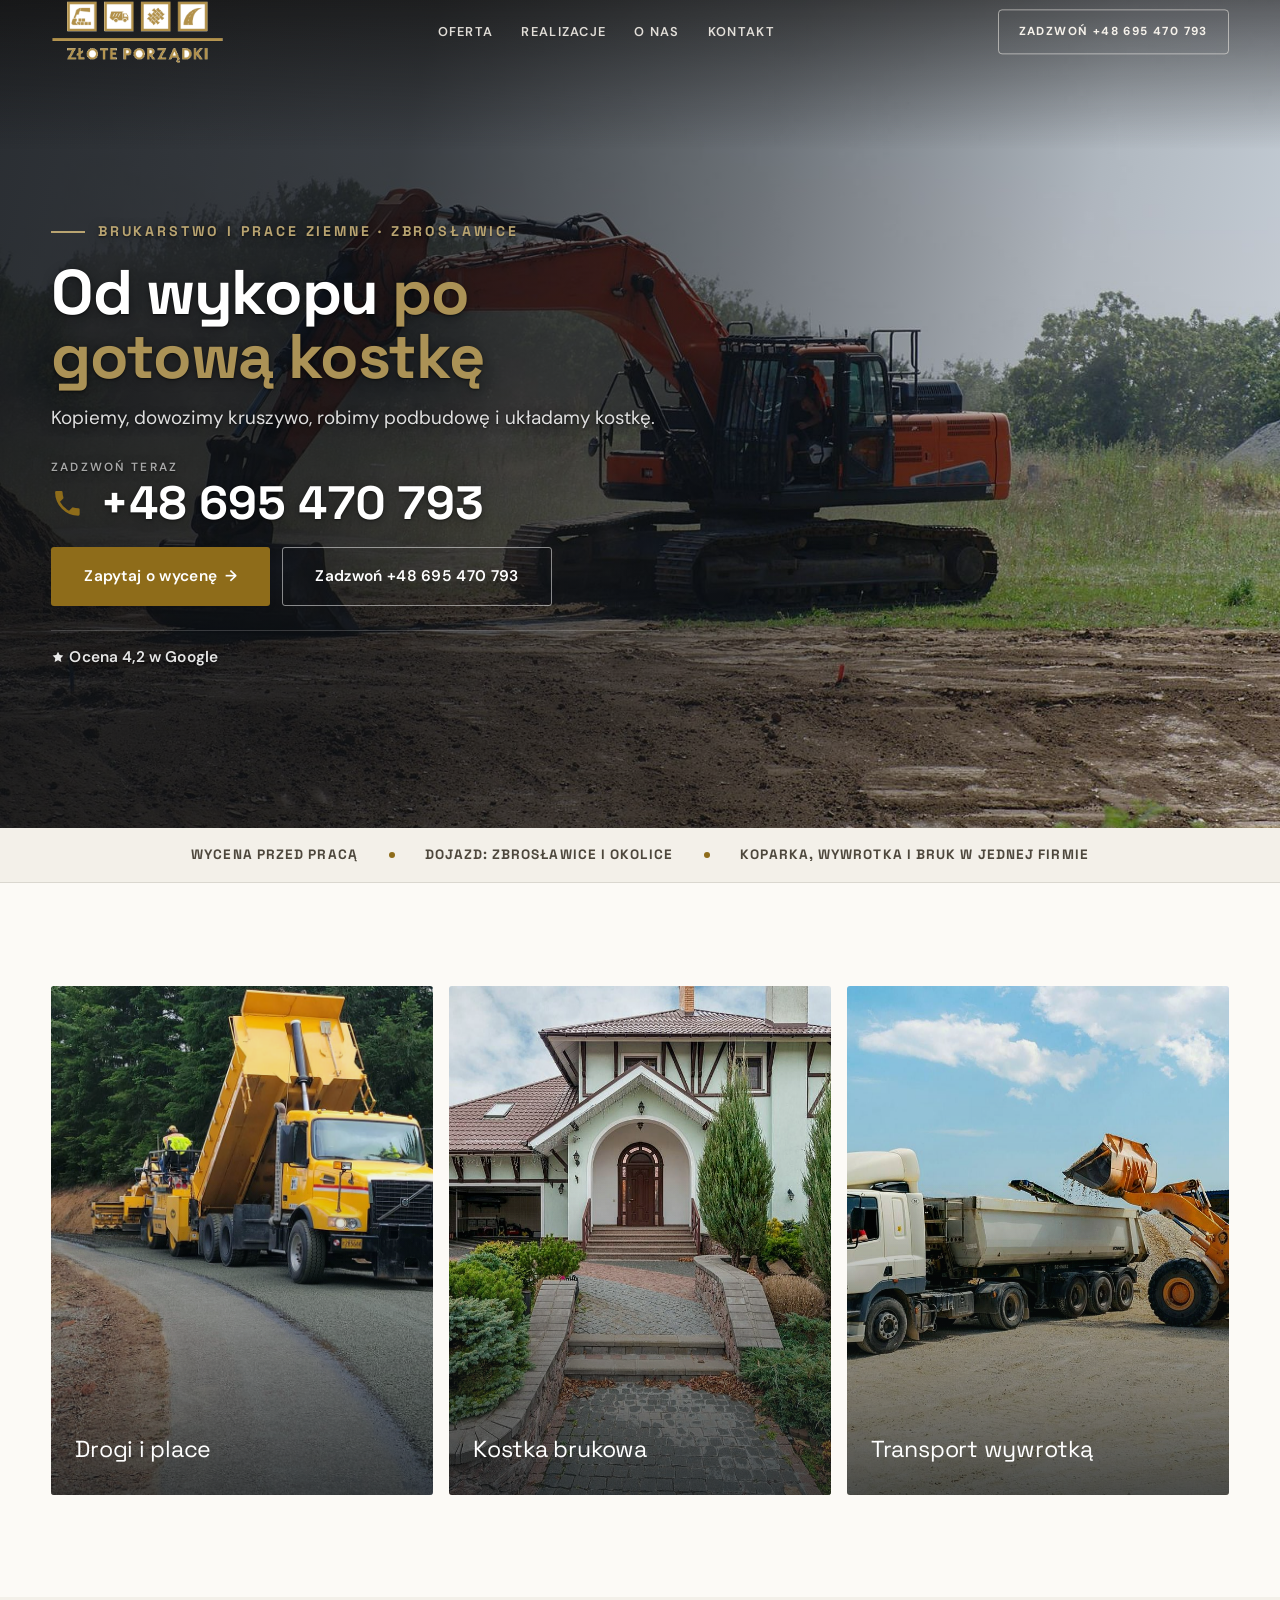
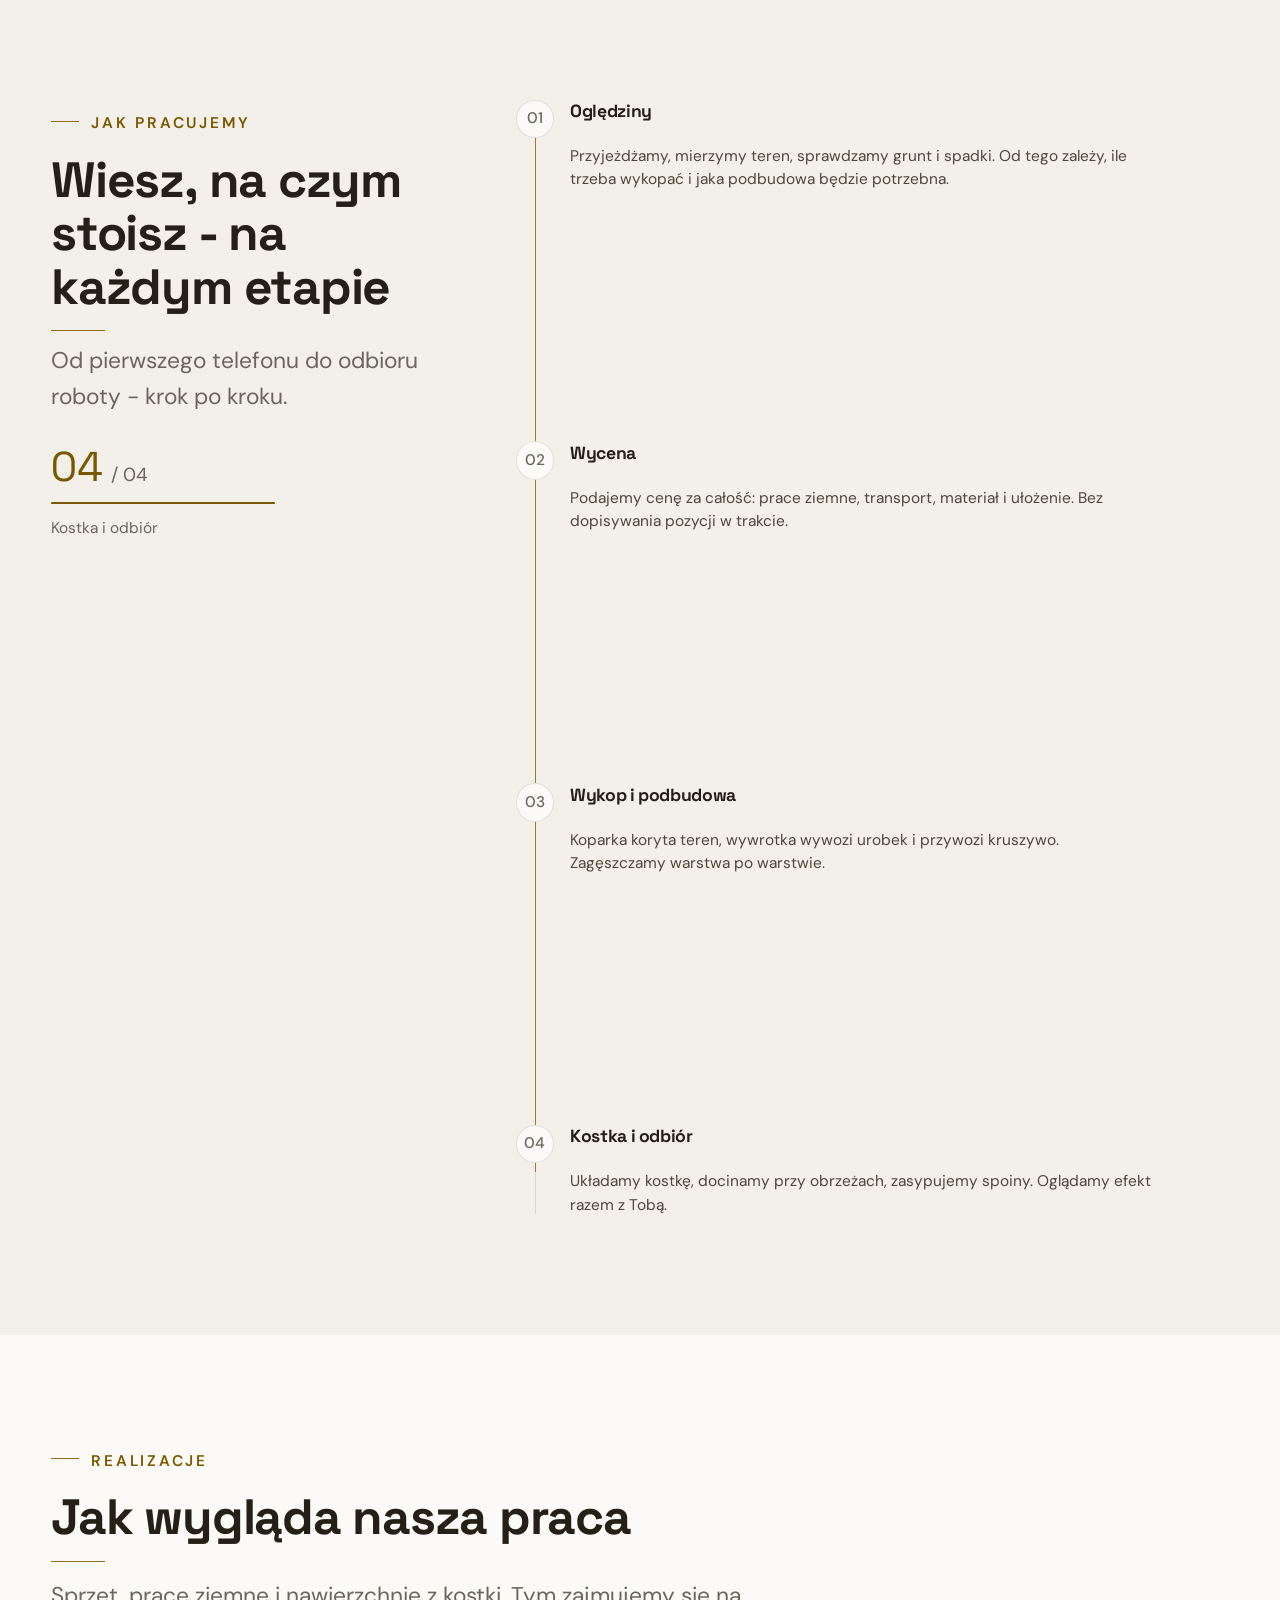
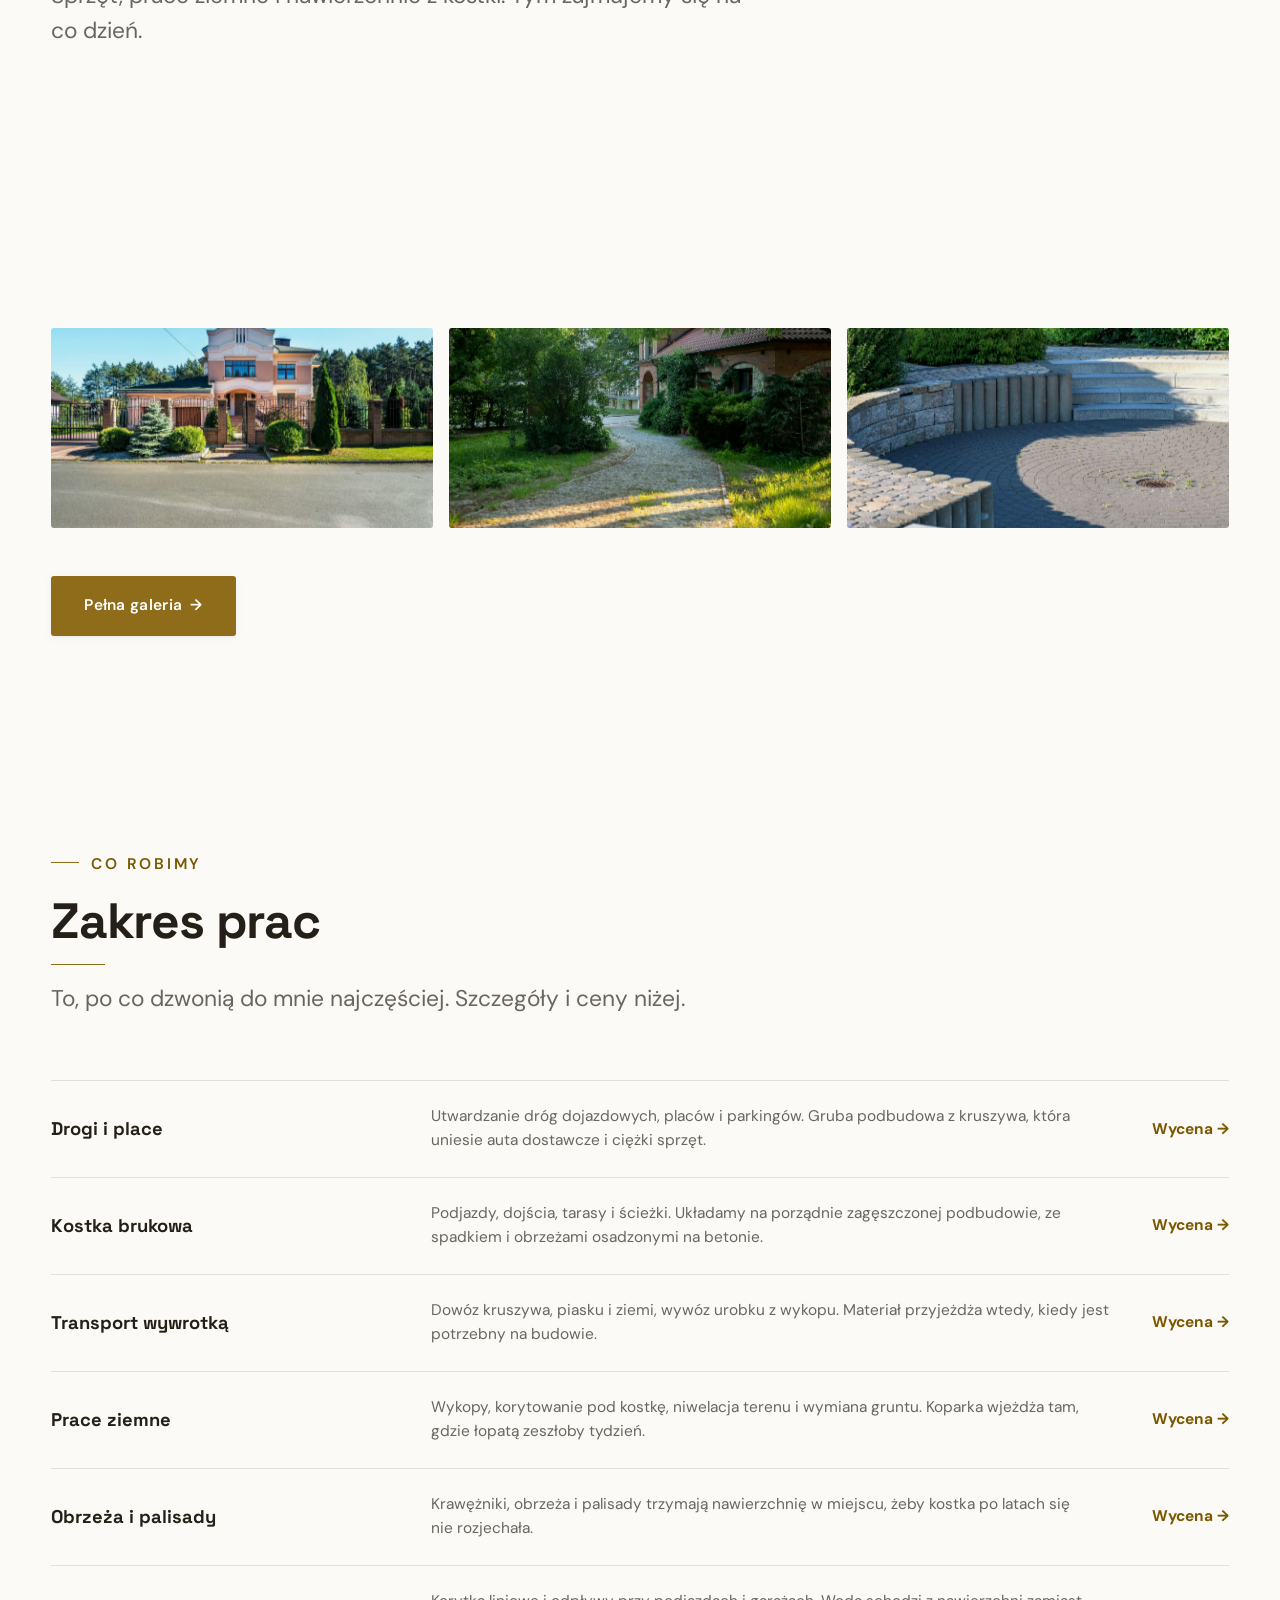
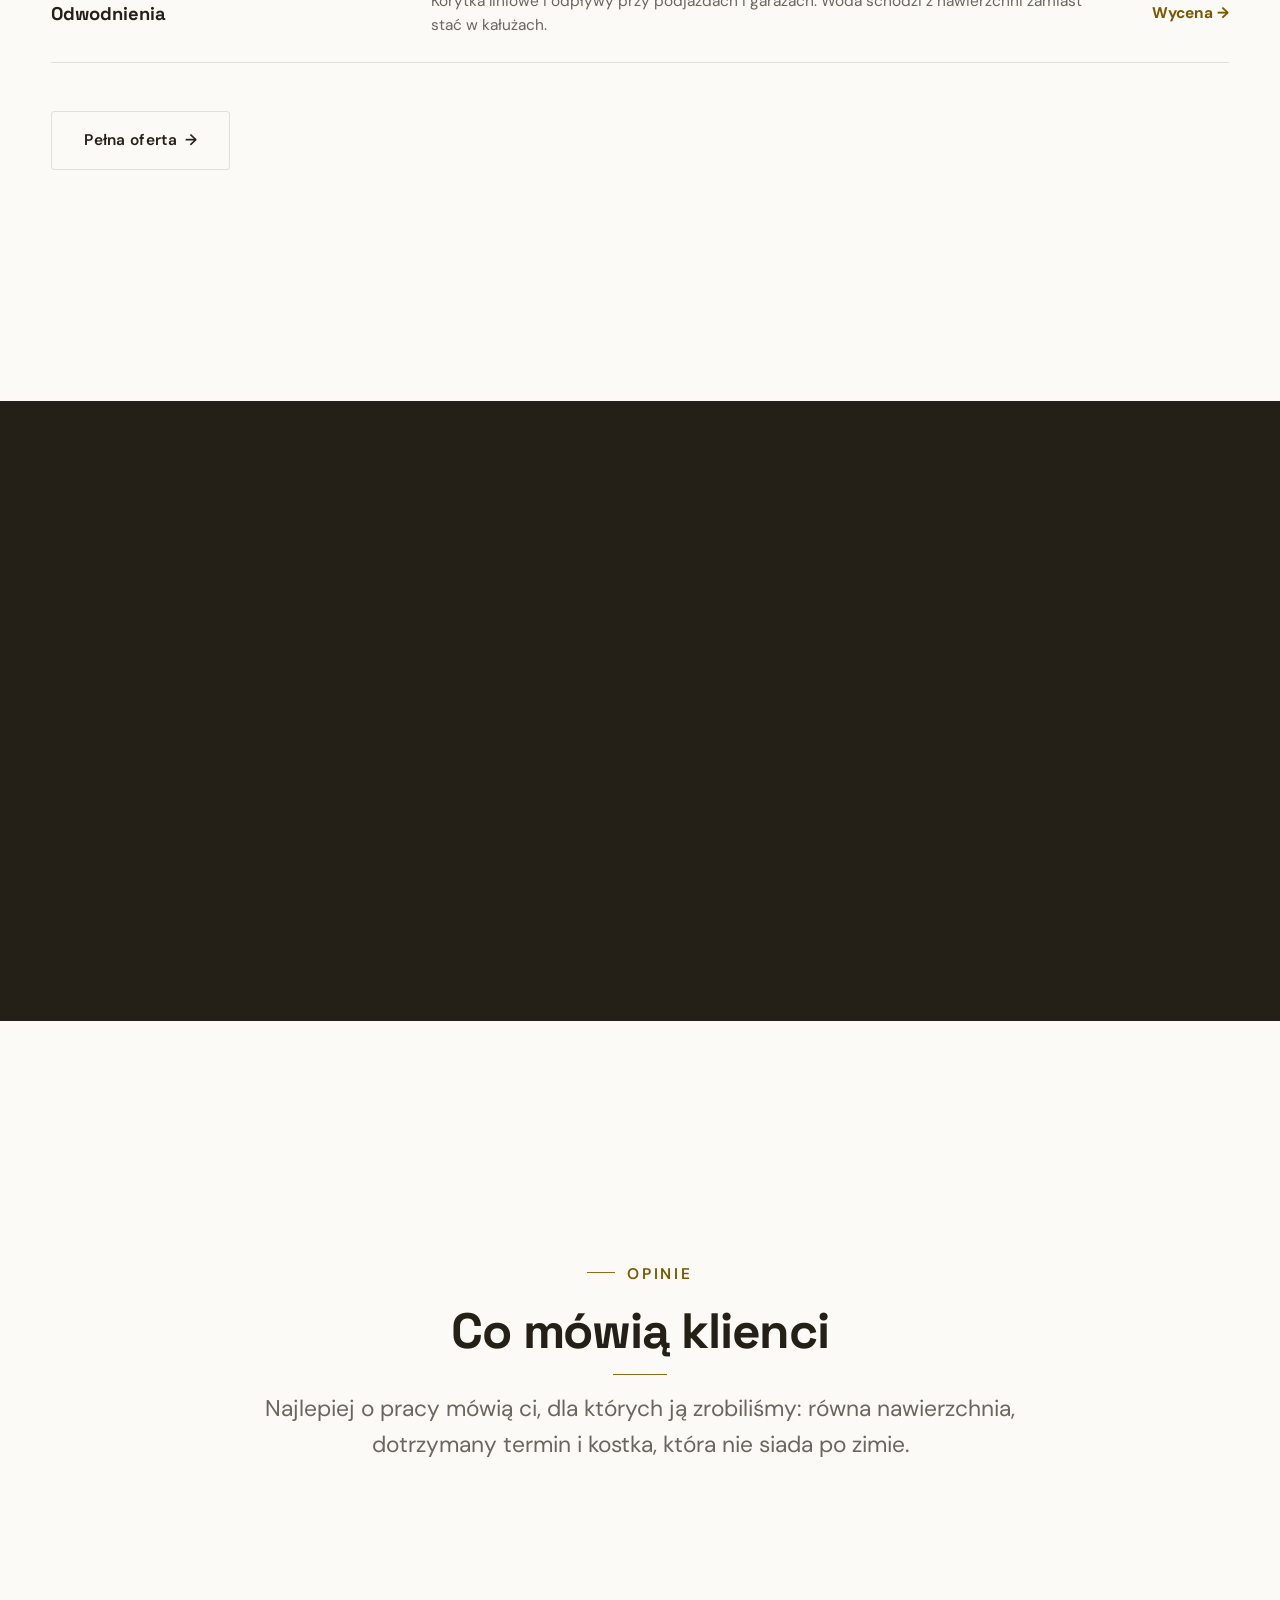
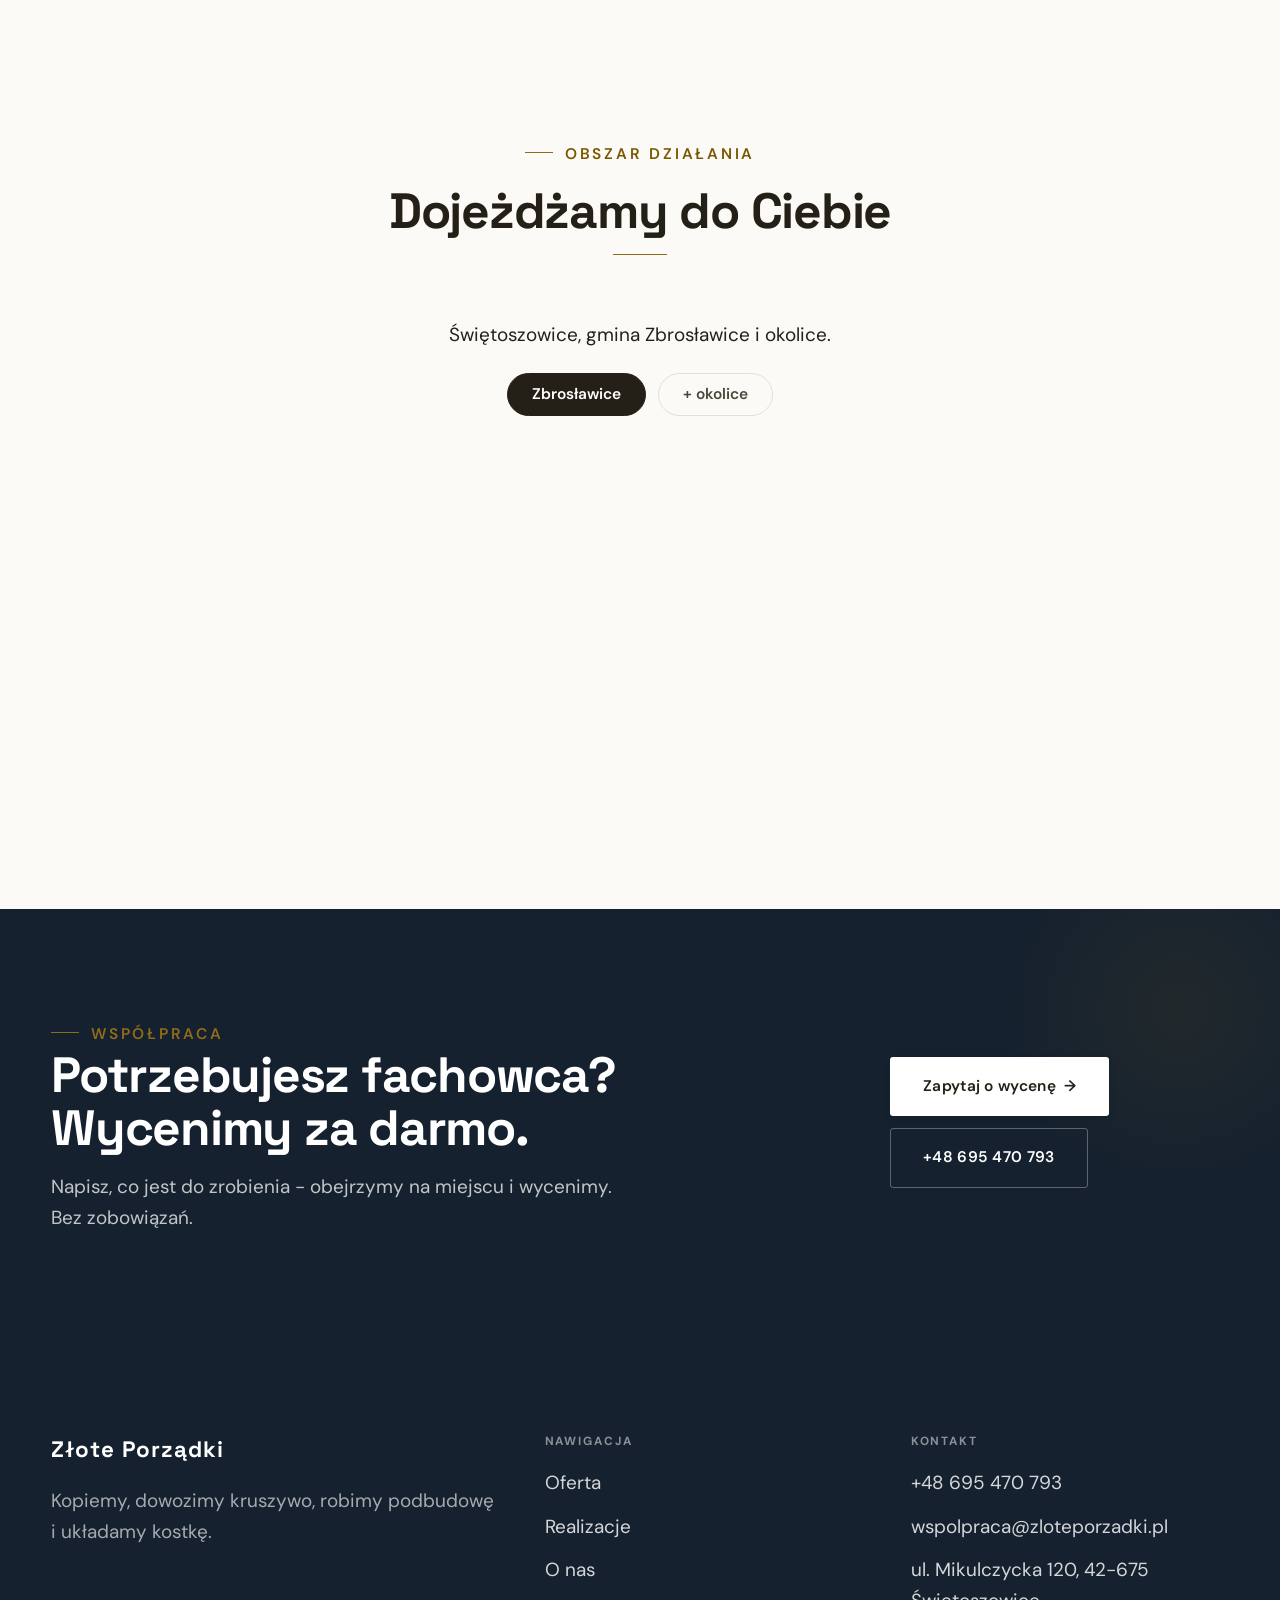
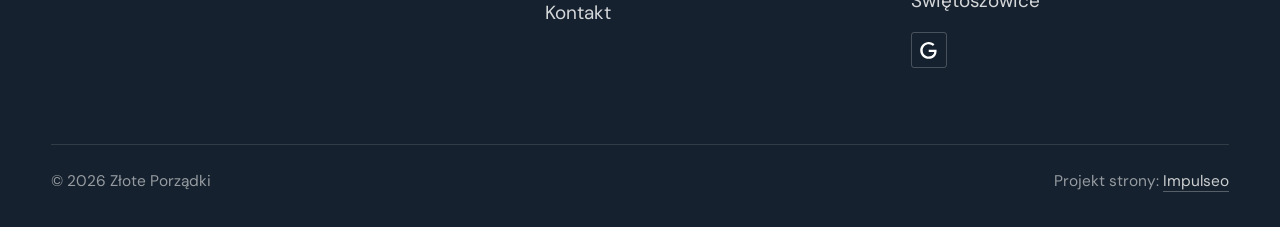
==== index.html @ 00afaf93 "Strona demo: zlote-porzadki" ====
<!DOCTYPE html>
<html lang="pl">
<head>
<meta charset="UTF-8">
<meta name="viewport" content="width=device-width, initial-scale=1.0">
<title>Złote Porządki - brukarstwo i prace ziemne · Zbrosławice</title>
<meta name="description" content="Złote Porządki - układanie kostki brukowej, prace ziemne koparką, transport wywrotką, utwardzanie dróg i placów. Świętoszowice, gmina Zbrosławice i okolice. Wycena przez telefon.">
<link rel="canonical" href="https://kris20032.github.io/zlote-porzadki/">
<meta name="robots" content="noindex, nofollow">
<meta property="og:type" content="website">
<meta property="og:locale" content="pl_PL">
<meta property="og:site_name" content="Złote Porządki">
<meta property="og:title" content="Złote Porządki - brukarstwo i prace ziemne · Zbrosławice">
<meta property="og:description" content="Złote Porządki - układanie kostki brukowej, prace ziemne koparką, transport wywrotką, utwardzanie dróg i placów. Świętoszowice, gmina Zbrosławice i okolice. Wycena przez telefon.">
<meta property="og:url" content="https://kris20032.github.io/zlote-porzadki/">
<meta property="og:image" content="https://kris20032.github.io/zlote-porzadki/img/og.jpg">
<meta property="og:image:width" content="1200">
<meta property="og:image:height" content="630">
<meta name="twitter:card" content="summary_large_image">
<script type="application/ld+json">{"@context": "https://schema.org", "@type": "LocalBusiness", "name": "Złote Porządki", "url": "https://kris20032.github.io/zlote-porzadki/", "telephone": "+48695470793", "image": "https://kris20032.github.io/zlote-porzadki/img/og.jpg", "areaServed": "Zbrosławice", "sameAs": ["https://maps.google.com/?cid=10104983332182469353"]}</script>
<link rel="preconnect" href="https://fonts.googleapis.com">
<link rel="preconnect" href="https://fonts.gstatic.com" crossorigin>
<link href="https://fonts.googleapis.com/css2?family=Space+Grotesk:wght@500;600;700&family=DM+Sans:opsz,wght@9..40,400;9..40,500;9..40,600&display=swap" rel="stylesheet">
<link rel="stylesheet" href="assets/styles.css?v=ef404ae0">
</head>
<body>

<header class="nav">
  <div class="wrap nav-inner">
    <a class="brand brand-has-logo" href="index.html"><img class="brand-logo" src="img/logo.png" alt="Złote Porządki" width="477" height="177" decoding="async"></a>
    <nav class="nav-links">
      <a href="oferta.html">Oferta</a>
      <a href="realizacje.html">Realizacje</a>
      <a href="o-nas.html">O nas</a>
      <a href="kontakt.html">Kontakt</a>
      <a href="tel:+48695470793" class="btn btn-accent">Zadzwoń +48 695 470 793</a>
    </nav>
    <button class="nav-toggle" aria-label="Menu"><span></span><span></span><span></span></button>
  </div>
</header>

<main>
<section class="hero-fach">
  <img class="hf-photo" src="img/hero.jpg" fetchpriority="high" data-rotate="img/g1.jpg|img/g2.jpg" alt="Złote Porządki" width="1880" height="1255">
  <div class="hf-panel">
    <div class="hf-inner">
      <span class="hf-kicker">Brukarstwo i prace ziemne · Zbrosławice</span>
      <h1 class="hf-title">Od wykopu <em>po gotową kostkę</em></h1>
      <p class="hf-lead">Kopiemy, dowozimy kruszywo, robimy podbudowę i układamy kostkę.</p>
      <a class="hf-phone" href="tel:+48695470793"><span class="hf-phone-lab">Zadzwoń teraz</span><span class="hf-phone-num"><svg class="ico-tel" width="16" height="16" viewBox="0 0 24 24" fill="none" aria-hidden="true"><path d="M6.6 10.8a15.5 15.5 0 0 0 6.6 6.6l2.2-2.2a1 1 0 0 1 1-.24 11.4 11.4 0 0 0 3.6.58 1 1 0 0 1 1 1V20a1 1 0 0 1-1 1A17 17 0 0 1 3 4a1 1 0 0 1 1-1h3.5a1 1 0 0 1 1 1c0 1.25.2 2.46.58 3.6a1 1 0 0 1-.25 1l-2.23 2.2Z" fill="currentColor"/></svg> +48 695 470 793</span></a>
      <div class="hf-actions">
        <a href="kontakt.html" class="btn btn-accent">Zapytaj o wycenę <span class="arr">→</span></a>
        <a href="tel:+48695470793" class="btn btn-ghost hf-ghost">Zadzwoń +48 695 470 793</a>
      </div>
      <div class="hf-trust"><svg class="ico-star" width="14" height="14" viewBox="0 0 24 24" style="vertical-align:-2px" aria-hidden="true"><path d="M12 2.8l2.85 5.8 6.4.93-4.63 4.5 1.1 6.37L12 17.4l-5.72 3 1.1-6.37-4.63-4.5 6.4-.93L12 2.8Z" fill="currentColor"/></svg> Ocena 4,2 w Google</div>
    </div>
  </div>
</section>
<section class="fach-promise">
  <div class="wrap">
    <ul class="fp-row reveal"><li>Wycena przed pracą</li><li>Dojazd: Zbrosławice i okolice</li><li>Koparka, wywrotka i bruk w jednej firmie</li></ul>
  </div>
</section>
<section class="gateways-band">
  <div class="wrap">
    <div class="gateways">
      <a href="oferta.html" class="gateway reveal"><img src="img/g3.jpg" alt="Drogi i place" loading="lazy" width="1600" height="1200" decoding="async"><span class="g-ttl">Drogi i place</span></a>
      <a href="oferta.html" class="gateway reveal"><img src="img/g4.jpg" alt="Kostka brukowa" loading="lazy" width="1600" height="1068" decoding="async"><span class="g-ttl">Kostka brukowa</span></a>
      <a href="oferta.html" class="gateway reveal"><img src="img/g5.jpg" alt="Transport wywrotką" loading="lazy" width="1600" height="1066" decoding="async"><span class="g-ttl">Transport wywrotką</span></a>
    </div>
  </div>
</section>
<section class="proces proces-os fachowcy">
  <div class="wrap proc-grid">
    <div class="proc-side">
      <div class="head reveal">
        <span class="eyebrow">Jak pracujemy</span>
        <h2>Wiesz, na czym stoisz - na każdym etapie</h2>
        <p>Od pierwszego telefonu do odbioru roboty - krok po kroku.</p>
      </div>
      <div class="proc-count" aria-hidden="true"><span class="pc-cur">01</span><span class="pc-all">/ 04</span></div>
      <div class="proc-bar" aria-hidden="true"><i></i></div>
      <p class="proc-now" aria-hidden="true">Oględziny</p>
    </div>
    <ol class="proces-line">
      <li class="reveal"><span class="pno">01</span><h3>Oględziny</h3><p>Przyjeżdżamy, mierzymy teren, sprawdzamy grunt i spadki. Od tego zależy, ile trzeba wykopać i jaka podbudowa będzie potrzebna.</p></li>
      <li class="reveal"><span class="pno">02</span><h3>Wycena</h3><p>Podajemy cenę za całość: prace ziemne, transport, materiał i ułożenie. Bez dopisywania pozycji w trakcie.</p></li>
      <li class="reveal"><span class="pno">03</span><h3>Wykop i podbudowa</h3><p>Koparka koryta teren, wywrotka wywozi urobek i przywozi kruszywo. Zagęszczamy warstwa po warstwie.</p></li>
      <li class="reveal"><span class="pno">04</span><h3>Kostka i odbiór</h3><p>Układamy kostkę, docinamy przy obrzeżach, zasypujemy spoiny. Oglądamy efekt razem z Tobą.</p></li>
    </ol>
  </div>
</section>
<section>
  <div class="wrap">
    <div class="head reveal">
      <span class="eyebrow">Realizacje</span>
      <h2>Jak wygląda nasza praca</h2>
      <p>Sprzęt, prace ziemne i nawierzchnie z kostki. Tym zajmujemy się na co dzień.</p>
    </div>
    <div class="gallery">
      <div class="tile t-two3 reveal"><img src="img/g6.jpg" alt="Złote Porządki" loading="lazy" width="1538" height="994" decoding="async"></div>
      <div class="tile t-third reveal"><img src="img/g7.jpg" alt="Złote Porządki" loading="lazy" width="1600" height="1066" decoding="async"></div>
      <div class="tile t-third reveal"><img src="img/g8.jpg" alt="Złote Porządki" loading="lazy" width="1600" height="1068" decoding="async"></div>
      <div class="tile t-third reveal"><img src="img/g9.jpg" alt="Złote Porządki" loading="lazy" width="1880" height="1294" decoding="async"></div>
      <div class="tile t-third reveal"><img src="img/g10.jpg" alt="Złote Porządki" loading="lazy" width="1600" height="1066" decoding="async"></div>
    </div>
    <div style="margin-top:var(--space-7)" class="reveal"><a href="realizacje.html" class="btn btn-accent">Pełna galeria <span class="arr">→</span></a></div>
  </div>
</section>
<section class="fach-uslugi">
  <div class="wrap">
    <div class="head reveal">
      <span class="eyebrow">Co robimy</span>
      <h2>Zakres prac</h2>
      <p>To, po co dzwonią do mnie najczęściej. Szczegóły i ceny niżej.</p>
    </div>
    <ul class="fu-list">
      <li class="fu-row reveal"><div class="fu-name">Drogi i place</div><div class="fu-desc">Utwardzanie dróg dojazdowych, placów i parkingów. Gruba podbudowa z kruszywa, która uniesie auta dostawcze i ciężki sprzęt.</div><a class="fu-cta" href="kontakt.html">Wycena <span class="arr">→</span></a></li>
      <li class="fu-row reveal"><div class="fu-name">Kostka brukowa</div><div class="fu-desc">Podjazdy, dojścia, tarasy i ścieżki. Układamy na porządnie zagęszczonej podbudowie, ze spadkiem i obrzeżami osadzonymi na betonie.</div><a class="fu-cta" href="kontakt.html">Wycena <span class="arr">→</span></a></li>
      <li class="fu-row reveal"><div class="fu-name">Transport wywrotką</div><div class="fu-desc">Dowóz kruszywa, piasku i ziemi, wywóz urobku z wykopu. Materiał przyjeżdża wtedy, kiedy jest potrzebny na budowie.</div><a class="fu-cta" href="kontakt.html">Wycena <span class="arr">→</span></a></li>
      <li class="fu-row reveal"><div class="fu-name">Prace ziemne</div><div class="fu-desc">Wykopy, korytowanie pod kostkę, niwelacja terenu i wymiana gruntu. Koparka wjeżdża tam, gdzie łopatą zeszłoby tydzień.</div><a class="fu-cta" href="kontakt.html">Wycena <span class="arr">→</span></a></li>
      <li class="fu-row reveal"><div class="fu-name">Obrzeża i palisady</div><div class="fu-desc">Krawężniki, obrzeża i palisady trzymają nawierzchnię w miejscu, żeby kostka po latach się nie rozjechała.</div><a class="fu-cta" href="kontakt.html">Wycena <span class="arr">→</span></a></li>
      <li class="fu-row reveal"><div class="fu-name">Odwodnienia</div><div class="fu-desc">Korytka liniowe i odpływy przy podjazdach i garażach. Woda schodzi z nawierzchni zamiast stać w kałużach.</div><a class="fu-cta" href="kontakt.html">Wycena <span class="arr">→</span></a></li>
    </ul>
    <div style="margin-top:var(--space-7)" class="reveal"><a href="oferta.html" class="btn btn-ghost">Pełna oferta <span class="arr">→</span></a></div>
  </div>
</section>
<section class="stopklatka" aria-hidden="true">
  <div class="stk-bg" style="background-image:url(img/g11.jpg)"></div>
</section>
<section class="opinie op-fallback">
  <div class="wrap">
    <div class="head center reveal">
      <span class="eyebrow">Opinie</span>
      <h2>Co mówią klienci</h2>
      <p>Najlepiej o pracy mówią ci, dla których ją zrobiliśmy: równa nawierzchnia, dotrzymany termin i kostka, która nie siada po zimie.</p>
    </div>
  </div>
</section>
<section class="obszar">
  <div class="wrap">
    <div class="head center reveal">
      <span class="eyebrow">Obszar działania</span>
      <h2>Dojeżdżamy do Ciebie</h2>
    </div>
    <p class="obszar-txt reveal" style="text-align:center;max-width:60ch;margin:0 auto 1.4rem">Świętoszowice, gmina Zbrosławice i okolice.</p>
    <ul class="obszar-list reveal"><li class="is-home">Zbrosławice</li><li>+ okolice</li></ul>
    <div class="obszar-mapa reveal" style="margin-top:var(--space-7)">
      <iframe title="Obszar działania - Zbrosławice i okolice" src="https://maps.google.com/maps?q=50.3655825%2C18.7252089&amp;z=11&amp;output=embed" loading="lazy" referrerpolicy="no-referrer-when-downgrade" style="width:100%;height:clamp(280px,38vh,420px);border:0;display:block;border-radius:var(--r-md)"></iframe>
    </div>
  </div>
</section>
<section class="cta">
  <div class="wrap">
    <div class="reveal">
      <span class="eyebrow">Współpraca</span>
      <h2>Potrzebujesz fachowca? Wycenimy za darmo.</h2>
      <p>Napisz, co jest do zrobienia - obejrzymy na miejscu i wycenimy. Bez zobowiązań.</p>
    </div>
    <div class="cta-actions reveal">
      <a href="kontakt.html" class="btn btn-light">Zapytaj o wycenę <span class="arr">→</span></a>
      <a href="tel:+48695470793" class="btn btn-ghost btn-ghost-cta">+48 695 470 793</a>
    </div>
  </div>
</section>
</main>

<footer>
  <div class="wrap">
    <div class="foot-grid">
      <div class="foot-brand">
        <div class="name">Złote Porządki</div>
        <p>Kopiemy, dowozimy kruszywo, robimy podbudowę i układamy kostkę.</p>
      </div>
      <div class="foot-col">
        <h4>Nawigacja</h4>
        <a href="oferta.html">Oferta</a>
        <a href="realizacje.html">Realizacje</a>
        <a href="o-nas.html">O nas</a>
        <a href="kontakt.html">Kontakt</a>
      </div>
      <div class="foot-col">
        <h4>Kontakt</h4>
        <a href="tel:+48695470793">+48 695 470 793</a>
        <a href="mailto:wspolpraca@zloteporzadki.pl">wspolpraca@zloteporzadki.pl</a>
        <p>ul. Mikulczycka 120, 42-675 Świętoszowice</p>
      <div class="foot-soc">
        <a class="soc" href="https://maps.google.com/?cid=10104983332182469353" target="_blank" rel="noopener" aria-label="Google - Złote Porządki"><svg viewBox="0 0 24 24" aria-hidden="true" focusable="false"><path d="M12.48 10.92v3.28h7.84c-.24 1.84-.853 3.187-1.787 4.133-1.147 1.147-2.933 2.4-6.053 2.4-4.827 0-8.6-3.893-8.6-8.72s3.773-8.72 8.6-8.72c2.6 0 4.507 1.027 5.907 2.347l2.307-2.307C18.747 1.44 16.133 0 12.48 0 5.867 0 .307 5.387.307 12s5.56 12 12.173 12c3.573 0 6.267-1.173 8.373-3.36 2.16-2.16 2.84-5.213 2.84-7.667 0-.76-.053-1.467-.173-2.053H12.48z" fill="currentColor"/></svg></a>
      </div>
      </div>
    </div>
    <div class="foot-bot">
      <span>© 2026 Złote Porządki</span>
      <span>Projekt strony: <a class="foot-credit" href="https://impulseo.pl" target="_blank" rel="noopener">Impulseo</a></span>
    </div>
  </div>
</footer>
<div class="sticky-call"><a class="sc-call" href="tel:+48695470793"><svg class="ico-tel" width="16" height="16" viewBox="0 0 24 24" fill="none" aria-hidden="true"><path d="M6.6 10.8a15.5 15.5 0 0 0 6.6 6.6l2.2-2.2a1 1 0 0 1 1-.24 11.4 11.4 0 0 0 3.6.58 1 1 0 0 1 1 1V20a1 1 0 0 1-1 1A17 17 0 0 1 3 4a1 1 0 0 1 1-1h3.5a1 1 0 0 1 1 1c0 1.25.2 2.46.58 3.6a1 1 0 0 1-.25 1l-2.23 2.2Z" fill="currentColor"/></svg> Zadzwoń</a><a class="sc-quote" href="kontakt.html">Zapytaj o wycenę</a></div>
<div class="demo-wazne" data-do="2026-10-25" data-cykl="3" hidden><svg class="dw-ico" width="13" height="13" viewBox="0 0 24 24" fill="none" aria-hidden="true"><circle cx="12" cy="12" r="8.6" stroke="currentColor" stroke-width="1.8"/><path d="M12 7.2V12l3.3 2" stroke="currentColor" stroke-width="1.8" stroke-linecap="round"/></svg><span class="dw-txt"></span></div>

<script src="assets/main.js"></script>
</body>
</html>
---- assets/styles.css ----
/* ============================================================
   STOLBASZ — premium, architektoniczny B2B fit-out
   Jasna paleta, zero brązu. System wg premium-web-craft.
   Projekt strony: Impulseo (impulseo.pl)
   ============================================================ */

:root{
  /* PALETA — jasna, architektoniczna, chłodna */
  --paper:#F4F6F8;          /* główne tło */
  --paper-2:#E7EBEF;        /* sekcje alternatywne (chłodny jasny szary) */
  --paper-3:#E7EBEF;        /* delikatne wypełnienia */
  --ink:#15212E;            /* tekst główny — chłodny grafit */
  --ink-soft:#243443;       /* nagłówki drugorzędne */
  --muted:#6B7785;          /* tekst poboczny */
  --line:rgba(21,33,46,.12);/* hairline */
  --accent:#E8A317;         /* stonowany petrol-slate — jedyny akcent */
  --accent-d:#C9870C;
  --accent-soft:rgba(232,163,23,.10);
  --dark:#15212E;           /* sekcje ciemne (stopka/CTA) */

  /* HOVER ZDJĘĆ — JEDEN standard dla całego silnika (decyzja K. 04.08.2026, artefakt z wariantami).
     AKTUALNE (K.+Szymon 09.08.2026, wybór z artefaktu 6 wariantów): zoom 1.05 przy 1.4s -
     przy tak długim czasie mocniejszy kadr NIE skacze, tylko „oddycha". Poprzedni standard
     (1.02 / .55s z 04.08) odbierany jako dynamiczny i szybki.
     Spoczynek lekko przygaszony, ale TYLKO tam, gdzie jest mysz (@media hover:hover) —
     na telefonie zdjęcia zostają w pełnej jasności. */
  --img-zoom:1.05;                   /* K.+Szymon 09.08: wariant F z artefaktu porównawczego */
  --img-rest:brightness(.95) saturate(.99);
  --img-hot:brightness(1.06) saturate(1.05);
  --img-dur:1.4s;                    /* K.+Szymon 09.08 (wariant F): powoli = elegancko */
  --img-ease:cubic-bezier(.16,.84,.44,1);  /* miękki ogon, efekt „oddychania" */

  /* ODSTĘPY — skala 4/8 */
  --space-1:4px; --space-2:8px; --space-3:12px; --space-4:16px; --space-5:24px;
  --space-6:32px; --space-7:48px; --space-8:64px; --space-9:96px; --space-10:128px;

  /* TYPOGRAFIA — fluid clamp() (skala podbita 16.07.2026: większe, czytelniejsze litery — uwaga Adama) */
  --text-sm:clamp(.9rem,.87rem + .12vw,1rem);
  --text-base:clamp(1.08rem,1.04rem + .18vw,1.2rem);
  --text-lg:clamp(1.24rem,1.15rem + .34vw,1.44rem);
  --text-h3:clamp(1.34rem,1.22rem + .55vw,1.66rem);
  --text-h2:clamp(2.1rem,1.66rem + 2.1vw,3.1rem);
  --text-h1:clamp(2.9rem,2.1rem + 4vw,5.1rem);

  /* PROMIENIE — architektoniczne, raczej ostre */
  --r-sm:3px; --r-md:6px; --r-lg:10px;

  /* RUCH */
  --ease:cubic-bezier(.25,.46,.45,.94); --dur:.24s;

  /* CIENIE — miękkie, warstwowe */
  --sh-sm:0 1px 2px rgba(16,24,32,.04), 0 2px 8px rgba(16,24,32,.05);
  --sh-md:0 2px 6px rgba(16,24,32,.05), 0 12px 28px -8px rgba(16,24,32,.12);
  --sh-lg:0 6px 14px rgba(16,24,32,.07), 0 26px 56px -18px rgba(16,24,32,.22);

  --hairline:1px solid var(--line);

  --font-display:'Space Grotesk','Inter',sans-serif;
  --font-body:'DM Sans','Inter',sans-serif;
}

*{box-sizing:border-box;margin:0;padding:0}
html{scroll-behavior:smooth}
body{
  font-family:var(--font-body);
  font-size:var(--text-base);
  line-height:1.65;
  color:var(--ink);
  background:var(--paper);
  -webkit-font-smoothing:antialiased;
  text-rendering:optimizeLegibility;
}
img{max-width:100%;height:auto;display:block}  /* height:auto = width/height z atrybutów trzyma proporcje (TOP#12) */
a{color:inherit;text-decoration:none}

.wrap{width:min(92%,1180px);margin-inline:auto}
section{padding-block:clamp(52px,6.5vw,96px)}

h1,h2,h3{font-family:var(--font-display);font-weight:700;line-height:1.08;letter-spacing:-.02em;color:var(--ink)}
h1{font-size:var(--text-h1);letter-spacing:-.035em}
h2{font-size:var(--text-h2);letter-spacing:-.025em}
h3{font-size:var(--text-h3)}
/* MIARA — długość wiersza. WCAG 2.2 SC 1.4.8: max 80 znaków; Butterick: 45–90.
   68ch daje realnie 72–78 znaków polskiego tekstu, czyli z zapasem pod granicą.
   Wcześniej limit miał TYLKO <p> — <li>, <blockquote> i <dd> nie miały żadnego,
   i to jedyny powód, dla którego 23 bloki na dwóch oddanych stronach jadą po
   83–106 znaków w wierszu (pomiar 07.08.2026, bramka `miara`).
   ⚠️ Listy i definicje ograniczamy TYLKO bez klasy: `ul`/`ol` z klasą to u nas
   układ (siatki kafli, menu), a nie tekst ciągły — tam miarę wyznacza układ. */
/* 60ch, nie 68ch (K. 10.08): po zmianie fontów na węższe kroje (DM Sans i spółka)
   w 68ch mieściło się ~90 znaków - bramka pikselowa słusznie zgłaszała przekroczenie
   granicy 80. Pomiar na żywej przeglądarce: 60ch = 90 znaków, 53ch = ~78 znaków, czyli normę WCAG 1.4.8. */
:root{ --miara:53ch }
p{max-width:min(100%,var(--miara))}
blockquote,
ul:not([class])>li, ol:not([class])>li,
dl:not([class])>dd{max-width:min(100%,var(--miara))}

/* ⚠️ Świadomie BEZ wyjątku `.tile p,.card p,.svc p{max-width:none}`, choć nasuwa się sam:
   te akapity BYŁY już ograniczone (stare `p{max-width:65ch}`), więc „wyjątek" nie odblokowałby
   niczego nowego — tylko ROZLUŹNIŁ stan sprzed zmiany na wszystkich demach naraz.
   `figcaption` żadna z reguł wyżej nie dotyczy, więc też nie potrzebuje zwolnienia. */

/* ŁAMANIE. `balance` wyrównuje długości wierszy w nagłówku, `pretty` pilnuje ostatniego
   wiersza akapitu, żeby nie został w nim jeden wyraz. Obsługiwane od Chrome 117 /
   Safari 17.5; starsze przeglądarki po prostu ignorują tę własność.
   `text-wrap:pretty` nie występowało dotąd ANI RAZ w silniku ani w repo klientów. */
h1,h2,h3,.lead,.lede{text-wrap:balance}
p,li,blockquote,dd{text-wrap:pretty}

.eyebrow{
  font-family:var(--font-body);
  font-size:var(--text-sm);
  font-weight:600;
  letter-spacing:.18em;
  text-transform:uppercase;
  color:var(--accent);
  display:inline-flex;align-items:center;gap:var(--space-3);
}
/* flex:none + margin-top = kreska trzyma się PIERWSZEJ linii. Wcześniej align-items:center
   centrowało ją względem całego bloku i przy zawinięciu (długi kicker typu
   „…WNĘTRZ · LESZNO · OD 2019") druga linia lądowała z brzydkim wcięciem. */
.eyebrow{align-items:flex-start}
.eyebrow>*,.eyebrow{text-wrap:balance}   /* dlugi kicker lamal sie na sierote typu samo „2019" w drugiej linii */
.eyebrow::before{content:"";width:28px;height:1px;background:var(--accent);display:inline-block;flex:none;margin-top:.62em}

.muted{color:var(--muted)}
.lead{font-size:var(--text-lg);line-height:1.55;color:var(--ink-soft);max-width:50ch}

/* ---------- BUTTONS ---------- */
.btn{
  display:inline-flex;align-items:center;gap:var(--space-2);
  font-weight:600;font-size:var(--text-sm);letter-spacing:.02em;
  padding:var(--space-4) var(--space-6);
  border-radius:var(--r-sm);
  transition:transform var(--dur) var(--ease),box-shadow var(--dur) var(--ease),background var(--dur) var(--ease);
  cursor:pointer;border:1px solid transparent;
}
.btn-accent{background:var(--accent);color:#fff;box-shadow:var(--sh-sm)}
.btn-accent:hover{background:var(--accent-d);transform:translateY(-2px);box-shadow:var(--sh-md)}
.btn-accent:active{transform:translateY(0);box-shadow:var(--sh-sm)}
.btn-ghost{background:transparent;color:var(--ink);border-color:var(--line)}
.btn-ghost:hover{border-color:var(--accent);color:var(--accent);transform:translateY(-2px)}
.btn-light{background:#fff;color:var(--ink);box-shadow:var(--sh-sm)}
.btn-light:hover{transform:translateY(-2px);box-shadow:var(--sh-md)}
.btn .arr{transition:transform var(--dur) var(--ease)}
.btn:hover .arr{transform:translateX(4px)}

/* ---------- NAV ---------- */
.nav{
  position:sticky;top:0;z-index:50;
  background:color-mix(in srgb,var(--paper) 88%,transparent);
  backdrop-filter:saturate(140%) blur(10px);
  border-bottom:var(--hairline);
}
.nav-inner{display:flex;align-items:center;justify-content:space-between;gap:var(--space-5);height:72px}
/* ANTY-NACHODZENIE (K. 05.08.2026): długa nazwa firmy + przycisk z pełnym numerem nie mieściły się w pasku
   i flex ściskał linki PONIŻEJ ich treści - "Kontakt" wchodził na ramkę "Zadzwoń +48 ...". Teraz ustępuje
   nazwa marki (skrót wielokropkiem), a menu i przycisk nigdy się nie kurczą ani nie zachodzą na siebie. */
.brand{display:flex;flex-direction:column;line-height:1;min-width:0;flex:0 1 auto}
.brand .name{font-family:var(--font-display);font-weight:800;font-size:1.35rem;letter-spacing:.04em;white-space:nowrap;overflow:hidden;text-overflow:ellipsis}
.brand .sub{font-size:.62rem;letter-spacing:.34em;text-transform:uppercase;color:var(--muted);margin-top:5px;white-space:nowrap;overflow:hidden;text-overflow:ellipsis}
.nav-links{display:flex;align-items:center;gap:var(--space-6);flex:0 0 auto}
.nav-links a{font-size:var(--text-sm);font-weight:500;color:var(--ink-soft);position:relative;padding-block:4px;white-space:nowrap;transition:color var(--dur) var(--ease)}
.nav-links a::after{content:"";position:absolute;left:0;bottom:0;width:0;height:1.5px;background:var(--accent);transition:width var(--dur) var(--ease)}
.nav-links a:hover,.nav-links a.active{color:var(--ink)}
.nav-links a:hover::after,.nav-links a.active::after{width:100%}
.nav-links .btn{padding:var(--space-2) var(--space-5)}
/* przyciski w nav: właściwy kolor (przebij .nav-links a) + bez podkreślenia */
.nav-links a.btn-accent{color:#fff}
.nav-links a.btn-ghost,.nav-links a.btn-light{color:var(--ink)}
/* CTA w pasku: NIE podkreślenie spod linków menu, ale ten sam przelatujący błysk,
   co na wszystkich innych przyciskach (zgłoszenie K. 13.08.2026 - „na hero jest efekt
   światła przechodzącego przez przycisk, na navbarze go nie ma, a mają być identyczne").
   Reguła `.nav-links a::after` jest silniejsza od `.btn::after`, więc trzeba jej
   geometrię wyzerować i wpisać połysk z nazwy - samo `display:none` gasiło efekt. */
.nav-links a.btn::after{
  display:block;content:"";position:absolute;inset:0;z-index:-1;pointer-events:none;
  width:auto;height:auto;border-radius:inherit;   /* kasuje geometrię podkreślenia (width:0;height:1.5px) */
  background:linear-gradient(100deg,transparent 32%,rgba(255,255,255,.20) 50%,transparent 68%);
  translate:-120% 0}
@media (prefers-reduced-motion:no-preference){
  .nav-links a.btn:hover::after{translate:120% 0;transition:translate .75s var(--mt-ease,cubic-bezier(.16,.84,.44,1))}
}
.nav-toggle{display:none;background:none;border:none;cursor:pointer;flex-direction:column;gap:5px;padding:8px}
.nav-toggle span{width:24px;height:2px;background:var(--ink);transition:var(--dur)}
/* Ciasny zakres MIĘDZY menu mobilnym a pełnym pulpitem: zbijamy odstępy i nazwę marki,
   żeby wszystko zmieściło się naturalnie, zanim w ogóle dojdzie do skracania wielokropkiem. */
@media(max-width:1280px) and (min-width:921px){
  .nav-links{gap:var(--space-4)}
  .nav-links .btn{padding:var(--space-2) var(--space-4)}
  .brand .name{font-size:1.15rem}
}

/* ---------- HERO (split) ---------- */
.hero{position:relative;overflow:hidden;border-bottom:var(--hairline)}
.hero-grid{display:grid;grid-template-columns:1.05fr .95fr;gap:clamp(24px,4vw,60px);align-items:center;
  padding-block:clamp(36px,4.5vw,64px)}
.hero-copy .eyebrow{margin-bottom:var(--space-5)}
.hero-copy h1{margin-bottom:var(--space-5)}
.hero-copy .lead{margin-bottom:var(--space-7)}
.hero-actions{display:flex;flex-wrap:wrap;gap:var(--space-4)}
.hero-art{position:relative;aspect-ratio:4/3;border-radius:var(--r-lg);overflow:hidden;box-shadow:var(--sh-lg)}
.hero-art img{width:100%;height:100%;object-fit:cover}
.hero-art::after{content:"";position:absolute;inset:0;background:linear-gradient(180deg,transparent 55%,rgba(18,24,28,.28))}
.hero-badge{position:absolute;left:var(--space-5);bottom:var(--space-5);z-index:2;
  background:rgba(252,252,251,.94);backdrop-filter:blur(4px);
  border-radius:var(--r-md);padding:var(--space-4) var(--space-5);box-shadow:var(--sh-md);max-width:78%}
.hero-badge strong{display:block;font-family:var(--font-display);font-size:1rem;letter-spacing:-.01em}
.hero-badge span{font-size:var(--text-sm);color:var(--muted)}

/* ---------- HERO duży / kinowy (strona główna) ---------- */
.hero-cine{position:relative;min-height:clamp(560px,82vh,840px);min-height:clamp(560px,82svh,840px);display:flex;align-items:center;overflow:hidden;border-bottom:var(--hairline)}
.hero-cine>img{position:absolute;inset:0;width:100%;height:100%;object-fit:cover;z-index:0}
.hero-cine::after{content:"";position:absolute;inset:0;z-index:1;
  background:linear-gradient(95deg,rgba(13,18,23,.86) 0%,rgba(13,18,23,.64) 32%,rgba(13,18,23,.24) 62%,rgba(13,18,23,.04) 100%)}
.hero-cine .wrap{position:relative;z-index:2;padding-block:var(--space-8)}
.hero-cine .hero-copy{max-width:660px}
.hero-cine .eyebrow{color:#fff;margin-bottom:var(--space-5)}
.hero-cine .eyebrow::before{background:#fff}
.hero-cine h1{color:#fff;margin-bottom:var(--space-5);font-size:clamp(2.9rem,2rem + 4.4vw,5.2rem);text-wrap:balance}
.hero-cine .lead{color:rgba(255,255,255,.92);max-width:48ch;margin-bottom:var(--space-7)}
.hero-cine .hero-actions{display:flex;flex-wrap:wrap;gap:var(--space-4)}
/* NISKIE OKNO (laptop z dokiem i paskami przeglądarki ma ~700-780 px wysokości widoku):
   H1 do 5.2rem + długi lead nie mieściły się i przyciski wypadały POD krawędź ekranu -
   klient widział stronę bez ani jednego CTA. Skalujemy w dół, zamiast przycinać treść. */
@media(min-width:821px) and (max-height:820px){
  .hero-cine{min-height:clamp(520px,94svh,780px)}
  .hero-cine .wrap{padding-block:var(--space-6)}
  .hero-cine h1{font-size:clamp(2.2rem,1.5rem + 2.6vw,3.6rem);margin-bottom:var(--space-4)}
  .hero-cine .eyebrow{margin-bottom:var(--space-4)}
  .hero-cine .lead{margin-bottom:var(--space-5);max-width:44ch}
}
@media(max-width:680px){
  .hero-cine{min-height:clamp(520px,76vh,640px);min-height:clamp(520px,76svh,640px);align-items:flex-end}
  .hero-cine::after{background:linear-gradient(0deg,rgba(13,18,23,.9) 6%,rgba(13,18,23,.45) 55%,rgba(13,18,23,.25) 100%)}
  .hero-cine .wrap{padding-bottom:var(--space-9)}
  /* TELEFON (~90% oglądających): lead potrafił zająć 8 linii i zepchnąć CTA poza pierwszy ekran.
     Zwężamy interlinię i skalę - treści nie ucinamy, bo to ona sprzedaje. */
  .hero-cine .lead{font-size:.98rem;line-height:1.5;margin-bottom:var(--space-5)}
  .hero-cine .eyebrow{font-size:.72rem;letter-spacing:.13em;margin-bottom:var(--space-4)}
  .hero-cine .eyebrow::before{width:20px}
  .hero-cine h1{margin-bottom:var(--space-4)}
}

/* full-bleed hero variant (podstrony) */
.pagehead{position:relative;min-height:46vh;min-height:46svh;display:flex;align-items:flex-end;overflow:hidden;border-bottom:var(--hairline)}
.pagehead img{position:absolute;inset:0;width:100%;height:100%;object-fit:cover}
/* 10.08.2026 (decyzja K.): mocniejsze przyciemnienie + cień pod tekstem. Bramka mierzyła na
   nagłówkach podstron 3,38-3,43:1 przy wymaganych 4,5 — jasne zdjęcie (hala, śnieg, niebo)
   podchodziło pod biały tekst. Zdjęcia klientów są różne, więc kontrast musi dawać WARSTWA,
   a nie szczęśliwy dobór kadru. */
.pagehead::after{content:"";position:absolute;inset:0;background:linear-gradient(180deg,rgba(18,24,28,.40),rgba(18,24,28,.76))}
.pagehead .wrap{position:relative;z-index:2;padding-block:var(--space-9);color:#fff}
.pagehead h1{color:#fff;max-width:18ch;text-shadow:0 2px 16px rgba(0,0,0,.55)}
.pagehead .eyebrow{color:#fff}
.pagehead .eyebrow::before{background:#fff}
.pagehead p{color:rgba(255,255,255,.92);margin-top:var(--space-4);max-width:54ch;text-shadow:0 1px 12px rgba(0,0,0,.5)}

/* ---------- STRIP (pasek skrótów / liczby) ---------- */
.strip{background:var(--dark);color:#fff}
/* PASEK HASEŁ — standard 04.08.2026 (decyzja K.): 5 haseł w JEDNYM rzędzie, tekst WYŚRODKOWANY,
   węższe marginesy boczne niż reszta strony (pasek ma iść szerzej), równe wysokości kolumn. */
.strip .wrap{width:min(96%,1440px);display:grid;grid-template-columns:repeat(5,1fr);
  gap:var(--space-5);padding-block:var(--space-7);align-items:stretch}
.strip .item .k{font-family:var(--font-display);font-size:clamp(1.05rem,.82rem + .85vw,1.55rem);
  font-weight:800;letter-spacing:-.02em;color:#fff;line-height:1.18;text-wrap:balance}
.strip .item .v{font-size:var(--text-sm);color:rgba(255,255,255,.66);margin-top:var(--space-2);line-height:1.4}
.strip .item{border-left:2px solid var(--accent);padding-inline:var(--space-4);
  text-align:center;display:flex;flex-direction:column;justify-content:center}
/* liczba kolumn = liczba haseł, żeby ostatnie nie zostawało samo w drugim rzędzie.
   Klasę n-N nadaje multipage.py; domyślnie (bez klasy) pasek jest 5-kolumnowy. */
.strip.n-2 .wrap{grid-template-columns:repeat(2,1fr)}
.strip.n-3 .wrap{grid-template-columns:repeat(3,1fr)}
.strip.n-4 .wrap{grid-template-columns:repeat(4,1fr);gap:var(--space-6)}
.strip.n-4 .item .k{font-size:clamp(1.3rem,1rem + 1.1vw,2rem)}
.strip.n-6 .wrap{grid-template-columns:repeat(6,1fr);gap:var(--space-4)}
.strip.n-6 .item .k{font-size:clamp(.98rem,.8rem + .7vw,1.35rem)}
/* równe łamanie: zamiast "długa linia + jedno słowo" obie linie zbliżonej długości */
.strip .item .k{text-wrap:balance}

/* ---------- SECTION HEAD ---------- */
.head{max-width:48rem;margin-bottom:var(--space-8)}
.head.center{margin-inline:auto;text-align:center}
.head .eyebrow{margin-bottom:var(--space-4)}
.head h2{margin-bottom:var(--space-4)}
.head p{color:var(--muted);font-size:var(--text-lg);line-height:1.55}
.head.center p{margin-inline:auto}

/* ---------- INTRO SPLIT ---------- */
.split{display:grid;grid-template-columns:.92fr 1.08fr;gap:clamp(28px,5vw,80px);align-items:center}
.split.rev{grid-template-columns:1.08fr .92fr}
.split.rev .split-art{order:-1}
.split-art{position:relative;aspect-ratio:5/4;border-radius:var(--r-lg);overflow:hidden;box-shadow:var(--sh-lg)}
.split-art img{width:100%;height:100%;object-fit:cover}
.split-copy h2{margin-bottom:var(--space-5)}
.split-copy p+p{margin-top:var(--space-4)}
.split-copy .btn{margin-top:var(--space-6)}

/* ---------- SERVICES (zakres) ---------- */
.svc-grid{display:grid;grid-template-columns:repeat(auto-fit,minmax(280px,1fr));gap:var(--space-5)}
.svc{background:#fff;border:var(--hairline);border-radius:var(--r-md);padding:var(--space-7) var(--space-6);
  transition:transform var(--dur) var(--ease),box-shadow var(--dur) var(--ease),border-color var(--dur) var(--ease);
  position:relative;overflow:hidden}
.svc::before{content:"";position:absolute;left:0;top:0;width:3px;height:0;background:var(--accent);transition:height var(--dur) var(--ease)}
.svc:hover{transform:translateY(-4px);box-shadow:var(--sh-md);border-color:transparent}
.svc:hover::before{height:100%}
.svc .ic{font-family:var(--font-display);font-size:.8rem;font-weight:700;letter-spacing:.12em;color:var(--accent);margin-bottom:var(--space-4)}
.svc h3{margin-bottom:var(--space-3);font-size:1.22rem}
.svc p{color:var(--muted);font-size:var(--text-base);line-height:1.6}

/* big detailed service rows */
.svc-row{display:grid;grid-template-columns:.8fr 1.2fr;gap:clamp(20px,4vw,60px);align-items:center;padding-block:var(--space-8)}
.svc-row+.svc-row{border-top:var(--hairline)}
.svc-row.rev{grid-template-columns:1.2fr .8fr}
/* Naprzemienny układ wierszy oferty: co drugi wiersz ma zdjęcie po PRAWEJ.
   Było `order:-1` — martwy kod, bo zdjęcie i tak jest pierwszym dzieckiem w HTML,
   więc wszystkie wiersze wyglądały identycznie (zdjęcie zawsze z lewej), a `rev`
   zmieniało tylko szerokość kolumn. Znalezione 29.07.2026 przy różnicowaniu kierunków
   animacji (pomiar pozycji: art.mid 390/502 przy row.mid 756 — zawsze lewa strona). */
.svc-row.rev .svc-row-art{order:2}
.svc-row-art{aspect-ratio:4/3;border-radius:var(--r-md);overflow:hidden;box-shadow:var(--sh-md)}
.svc-row-art img{width:100%;height:100%;object-fit:cover}
.svc-row h3{font-size:1.5rem;margin-bottom:var(--space-4)}
.svc-row .num{font-family:var(--font-display);font-size:.85rem;font-weight:700;letter-spacing:.14em;color:var(--accent);display:block;margin-bottom:var(--space-3)}
.svc-row ul{list-style:none;margin-top:var(--space-4);display:flex;flex-direction:column;gap:var(--space-2)}
.svc-row li{position:relative;padding-left:var(--space-5);color:var(--muted);font-size:var(--text-base)}
.svc-row li::before{content:"";position:absolute;left:0;top:.62em;width:8px;height:1px;background:var(--accent)}

/* ---------- GALLERY (realizacje) ---------- */
.gallery{display:grid;grid-template-columns:repeat(12,1fr);gap:var(--space-4);grid-auto-rows:200px}
/* GALERIA MASONRY — pionowe zdjęcia (portrety beauty/wellness) bez przycinania: kolumny, height auto */
.gallery-masonry{column-count:3;column-gap:var(--space-4)}
@media(max-width:900px){.gallery-masonry{column-count:2}}
@media(max-width:560px){.gallery-masonry{column-count:1}}
.gallery-masonry .m-tile{break-inside:avoid;margin:0 0 var(--space-4);padding:0;position:relative;overflow:hidden;border-radius:var(--r-md);border:1px solid var(--line)}
.gallery-masonry .m-tile img{width:100%;height:auto;display:block}
.gallery-masonry .m-tile .cap{position:absolute;left:0;right:0;bottom:0;padding:var(--space-4);color:#fff;background:linear-gradient(0deg,rgba(0,0,0,.55),transparent);font-size:var(--text-sm)}
.gallery-masonry .m-tile .cap small{display:block;font-weight:400;opacity:.78;letter-spacing:.04em;text-transform:uppercase;font-size:.66rem;margin-top:3px}
.tile{position:relative;overflow:hidden;border-radius:var(--r-md);box-shadow:var(--sh-sm);
  transition:transform var(--dur) var(--ease),box-shadow var(--dur) var(--ease)}
.tile img{width:100%;height:100%;object-fit:cover;
  transition:transform var(--img-dur) var(--img-ease),filter var(--img-dur) var(--img-ease)}
.tile:hover{box-shadow:var(--sh-md)}
.tile .cap{position:absolute;left:0;right:0;bottom:0;padding:var(--space-5) var(--space-4) var(--space-4);
  /* mocniejszy spad + cien pod tekstem: na JASNYCH zdjeciach klienta (biale fronty, sciany)
     slaby gradient dawal kontrast ~1.5:1 zamiast wymaganych 3.6:1 (bramka wygladu, 10.08.2026) */
  background:linear-gradient(transparent 10%,rgba(18,24,28,.55) 40%,rgba(18,24,28,.88) 68%,rgba(18,24,28,.99));color:#fff;
  text-shadow:0 1px 2px rgba(0,0,0,.85),0 2px 10px rgba(0,0,0,.55);
  font-size:var(--text-sm);font-weight:600;letter-spacing:.01em;
  opacity:0;transform:translateY(8px);transition:var(--dur) var(--ease)}
.tile:hover .cap{opacity:1;transform:translateY(0)}
.tile .cap small{display:block;font-weight:400;opacity:.78;letter-spacing:.04em;text-transform:uppercase;font-size:.66rem;margin-top:3px}
/* bento spans */
.t-wide{grid-column:span 6}
.t-tall{grid-column:span 6;grid-row:span 2}
.t-std{grid-column:span 6}
.t-third{grid-column:span 4}
.t-two3{grid-column:span 8}

/* ---------- TRUST / WIARYGODNOŚĆ ---------- */
.trust{background:var(--paper-2)}
.trust-grid{display:grid;grid-template-columns:repeat(auto-fit,minmax(240px,1fr));gap:var(--space-5);margin-top:var(--space-7)}
.trust-card{background:#fff;border-radius:var(--r-md);padding:var(--space-7) var(--space-6);box-shadow:var(--sh-sm);border-top:3px solid var(--accent)}
.trust-card .big{font-family:var(--font-display);font-size:clamp(1.8rem,1.3rem + 1.6vw,2.6rem);font-weight:800;letter-spacing:-.02em;color:var(--ink);line-height:1}
.trust-card h3{font-size:1.12rem;margin:var(--space-3) 0 var(--space-2)}
.trust-card p{color:var(--muted);font-size:var(--text-base);line-height:1.55}

/* ---------- CTA band ---------- */
.cta{background:var(--dark);color:#fff;position:relative;overflow:hidden}
/* telefon w CTA: na ciemnym tle biały (domyślnie), rodziny z JASNYM tłem CTA
   nadpisują to u siebie - wcześniej kolor siedział w stylu inline i wygrywał z rodziną. */
.cta .btn-ghost-cta{color:#fff;border-color:rgba(255,255,255,.3)}
.cta .wrap{display:grid;grid-template-columns:1.4fr .6fr;gap:var(--space-7);align-items:center;position:relative;z-index:2}
.cta h2{color:#fff;max-width:20ch}
.cta p{color:rgba(255,255,255,.74);margin-top:var(--space-4)}
.cta-actions{display:flex;flex-direction:column;gap:var(--space-3);align-items:flex-start}
.cta::before{content:"";position:absolute;right:-80px;top:-80px;width:360px;height:360px;border-radius:50%;
  background:radial-gradient(circle,var(--accent-soft),transparent 70%)}

/* ---------- CONTACT ---------- */
.contact-grid{display:grid;grid-template-columns:.85fr 1.15fr;gap:clamp(28px,4vw,56px);align-items:start}
.info-list{display:flex;flex-direction:column;gap:var(--space-2)}
.info-row{display:flex;gap:var(--space-4);align-items:flex-start;padding-block:var(--space-4);border-bottom:var(--hairline)}
.info-row .ic{flex:none;width:42px;height:42px;display:grid;place-items:center;border-radius:50%;
  background:var(--accent-soft);color:var(--accent);font-size:1.05rem}
.info-row .lbl{font-size:.72rem;letter-spacing:.14em;text-transform:uppercase;color:var(--muted)}
.info-row .val{font-weight:600;font-size:var(--text-base);margin-top:2px}
.info-row a.val:hover{color:var(--accent)}
.map{border:none;border-radius:var(--r-lg);box-shadow:var(--sh-md);width:100%;height:100%;min-height:380px;filter:grayscale(.2) contrast(1.02)}
.form{background:#fff;border:var(--hairline);border-radius:var(--r-lg);padding:clamp(24px,3vw,40px);box-shadow:var(--sh-sm)}
.form .fld{margin-bottom:var(--space-5)}
.form label{display:block;font-size:var(--text-sm);font-weight:600;margin-bottom:var(--space-2)}
.form input,.form textarea{width:100%;font-family:inherit;font-size:var(--text-base);color:var(--ink);
  padding:var(--space-4);border:var(--hairline);border-radius:var(--r-sm);background:var(--paper);transition:border-color var(--dur)}
.form input:focus,.form textarea:focus{outline:none;border-color:var(--accent);background:#fff}
.form textarea{resize:vertical;min-height:120px}
.form .note{font-size:var(--text-sm);color:var(--muted);margin-top:var(--space-3)}

/* ---------- FOOTER ---------- */
footer{background:var(--dark);color:#fff;padding-block:var(--space-9) var(--space-6)}
.foot-grid{display:grid;grid-template-columns:1.4fr 1fr 1fr;gap:var(--space-7);margin-bottom:var(--space-8)}
.foot-brand .name{font-family:var(--font-display);font-weight:800;font-size:1.4rem;letter-spacing:.04em}
.foot-brand p{color:rgba(255,255,255,.62);margin-top:var(--space-4);font-size:var(--text-base);max-width:38ch}
.foot-col h4{font-size:.74rem;letter-spacing:.16em;text-transform:uppercase;color:rgba(255,255,255,.5);margin-bottom:var(--space-4)}
.foot-col a,.foot-col p{display:block;color:rgba(255,255,255,.82);font-size:var(--text-base);margin-bottom:var(--space-3)}
.foot-col a:hover{color:#fff}
.foot-bot{border-top:1px solid rgba(255,255,255,.12);padding-top:var(--space-5);display:flex;justify-content:space-between;flex-wrap:wrap;gap:var(--space-3);
  font-size:var(--text-sm);color:rgba(255,255,255,.55)}
.foot-bot a:hover{color:#fff}
/* Podpis w stopce = klikalny link do impulseo.pl (31.07.2026). Ma być WIDOCZNIE klikalny,
   ale nie krzyczeć - stąd sam kolor jaśniejszy + delikatne podkreślenie na najeździe. */
.foot-bot a.foot-credit{color:rgba(255,255,255,.78);text-decoration:none;border-bottom:1px solid rgba(255,255,255,.28)}
.foot-bot a.foot-credit:hover{color:#fff;border-bottom-color:#fff}

/* ---------- REVEAL ---------- */
.reveal{opacity:0;transform:translateY(22px);transition:opacity .6s var(--ease),transform .6s var(--ease)}
.reveal.in{opacity:1;transform:none}

/* ---------- RESPONSIVE ---------- */
@media(max-width:920px){
  .hero-grid,.split,.split.rev,.svc-row,.svc-row.rev,.cta .wrap,.contact-grid,.foot-grid{grid-template-columns:1fr}
  .split.rev .split-art,.svc-row.rev .svc-row-art{order:0}
  .hero-art{aspect-ratio:16/10;max-height:420px}
  .strip .wrap,.strip.n-2 .wrap,.strip.n-3 .wrap,.strip.n-4 .wrap,.strip.n-6 .wrap{grid-template-columns:repeat(2,1fr);gap:var(--space-6)}
  .strip .item .k,.strip.n-6 .item .k{font-size:clamp(1.3rem,1.1rem + 1vw,2rem)}
  .gallery{grid-auto-rows:180px}
  .t-wide,.t-tall,.t-std,.t-third,.t-two3{grid-column:span 6}
  .t-tall{grid-row:span 1}
  .cta-actions{flex-direction:row;flex-wrap:wrap}
  .foot-grid{gap:var(--space-6)}
}
@media(max-width:680px){
  .nav-links{position:fixed;inset:72px 0 auto 0;background:var(--paper);flex-direction:column;align-items:stretch;
    gap:0;padding:var(--space-4) 6%;border-bottom:var(--hairline);box-shadow:var(--sh-md);
    transform:translateY(-120%);transition:transform var(--dur) var(--ease)}
  .nav-links.open{transform:translateY(0)}
  .nav-links a{padding-block:var(--space-4);border-bottom:var(--hairline)}
  .nav-links .btn{margin-top:var(--space-3);justify-content:center}
  .nav-toggle{display:flex}
  .strip .wrap,.strip.n-2 .wrap,.strip.n-3 .wrap,.strip.n-4 .wrap,.strip.n-6 .wrap{grid-template-columns:1fr}
  .gallery{grid-template-columns:repeat(6,1fr)}
  .foot-grid{grid-template-columns:1fr}
}
@media(prefers-reduced-motion:reduce){
  /* audyt 09.08 TOP#14: samo skrócenie duration przy animacji INFINITE = stroboskop
     (pętla .01ms miga ekranem); iteration-count:1 gasi pętlę naprawdę. Pseudoelementy
     też - tła hero (gastro/studio) animują ::before/img, blanket na * ich nie łapał. */
  *,*::before,*::after{animation-duration:.01ms!important;animation-iteration-count:1!important;animation-delay:0s!important;transition:none!important}
  .reveal{opacity:1!important;transform:none!important}
  html{scroll-behavior:auto}
}

/* ============================================================
   PREMIUM LAYER — destylat deep-researchu branż (anty-AI, spokój).
   Zmienne STOLBASZ (--accent/--ink/--paper/--line/--dark). Ruch ledwo
   zauważalny, krzywa cubic-bezier(.16,.84,.44,1); prefers-reduced-motion
   pokryte blanketem wyżej. Karty hairline zamiast cieni = #1 sygnał „nie-AI".
   ============================================================ */

/* więcej oddechu między sekcjami (liderzy: 110-130px) */
section{padding-block:clamp(64px,8vw,128px)}

/* 1) Aksamitny reveal — dłuższa, miękka krzywa zamiast „skoku" */
.reveal{transition:opacity .9s cubic-bezier(.16,.84,.44,1),transform .9s cubic-bezier(.16,.84,.44,1);will-change:opacity,transform}
/* stagger TYLKO w galerii (tam pozycja = porządek dzieci) */
.gallery .reveal:nth-child(2){transition-delay:.07s}
.gallery .reveal:nth-child(3){transition-delay:.14s}
.gallery .reveal:nth-child(4){transition-delay:.21s}
.gallery .reveal:nth-child(5){transition-delay:.28s}
.gallery .reveal:nth-child(6){transition-delay:.35s}

/* 2) Hero STATYCZNY na .hero-cine — Ken Burns CAŁKIEM WYŁĄCZONY 26.06 (3. zgłoszenie Szymona).
   GENEZA: animowanie scale na <img> hero z teksturami (cegły/framugi) re-samplinguje obraz
   klatka po klatce → na części ekranów drobne drganie/shimmer = „heroshot się trzęsie".
   translateY usunięto wcześniej, scale-only + will-change/GPU NIE wystarczyły do GWARANCJI gładkości.
   Krzysztof zażądał pewności („make sure, że błąd się nie pojawi") > efekt. Zero animacji = 0% drgania.
   Delikatny zoom zostaje TYLKO w pełnoekranowych hero gastro/studio (hg-bg/hs-bg — tło, inny
   mechanizm, chwalone, nigdy nie zgłaszane). NIE wracać do KB na .hero-cine bez realnego testu
   na sprzęcie klienta — to ryzyko regresji „trzęsienia”. */
/* BEZPIECZNY "wow" na hero = jednorazowy FADE-IN (opacity), nie zoom.
   opacity nie dotyka bitmapy → gładkie na KAŻDYM zdjęciu/ekranie/GPU, zero ryzyka migotania.
   Geometryczny ruch (scale/translate) na .hero-cine jest ZAKAZANY (bramka pilnuje). */
@keyframes heroFade{from{opacity:0}to{opacity:1}}
.hero-cine>img{transform:none;animation:heroFade 1.1s ease-out both}

/* 3) Akcentowy hairline pod nagłówkiem sekcji, który „rysuje się" przy wejściu */
.head h2{position:relative;padding-bottom:18px}
.head h2::after{content:"";position:absolute;left:0;bottom:0;height:1px;width:0;background:var(--accent);transition:width 1s cubic-bezier(.16,.84,.44,1) .15s}
.head.center h2::after{left:50%;transform:translateX(-50%)}
.head.reveal.in h2::after,.head.center.reveal.in h2::after{width:54px}

/* 4) Karty HAIRLINE zamiast cieni/zaokrągleń (najmocniejszy anty-AI detal) */
.svc{background:transparent;border:1px solid var(--line);border-radius:var(--r-sm);box-shadow:none}
.svc:hover{box-shadow:none;border-color:var(--accent);transform:translateY(-3px)}
.trust-card{background:transparent;box-shadow:none;border:1px solid var(--line);border-top:2px solid var(--accent);border-radius:var(--r-sm)}
.tile{box-shadow:none;border-radius:var(--r-sm)}
.tile:hover{box-shadow:none}

/* 5) Sticky-nav kondensuje się po przewinięciu (sygnał dopracowania) */
.nav{transition:box-shadow .4s ease,background .4s ease}
.nav.is-stuck{box-shadow:0 1px 0 var(--line),0 14px 30px -24px rgba(0,0,0,.45)}
.nav-inner{transition:height .35s var(--ease)}
.nav.is-stuck .nav-inner{height:60px}

/* 6) MANIFESTO — pełnoekranowy cytat-bohater (zastępuje generyczne „Dlaczego my") */
.manifesto{background:var(--paper-2);text-align:center}
.manifesto .wrap{max-width:60rem}
.manifesto p{font-family:var(--font-display);font-style:italic;font-size:clamp(1.6rem,1rem + 2.4vw,2.8rem);line-height:1.32;color:var(--ink-soft);margin-inline:auto;max-width:26ch;position:relative;padding-top:var(--space-8)}
.manifesto p::before{content:"";position:absolute;top:0;left:50%;transform:translateX(-50%);width:54px;height:1px;background:var(--accent)}
.manifesto p span{color:var(--accent);font-style:italic}

/* 7) GATEWAYS — 3 duże bramy-zdjęcia (zamiast paska menu usług) */
.gateways{display:grid;grid-template-columns:repeat(3,1fr);gap:var(--space-4)}
.gateway{position:relative;aspect-ratio:3/4;overflow:hidden;border-radius:var(--r-sm);display:block}
.gateway img{width:100%;height:100%;object-fit:cover;
  transition:transform var(--img-dur) var(--img-ease),filter var(--img-dur) var(--img-ease)}
.gateway::after{content:"";position:absolute;inset:0;background:linear-gradient(180deg,transparent 38%,rgba(18,24,28,.74))}
/* ===== HOVER ZDJĘĆ — jedno miejsce dla WSZYSTKICH kafli ze zdjęciem (K. 04.08.2026) ===== */
@media(hover:hover){
  .tile img,.gateway img,.m-tile img{filter:var(--img-rest)}
  .tile:hover img,
  .gateway:hover img,
  .m-tile:hover img{transform:scale(var(--img-zoom));filter:var(--img-hot)}
}
.m-tile img{transition:transform var(--img-dur) var(--img-ease),filter var(--img-dur) var(--img-ease)}
.gateway .g-ttl{position:absolute;left:0;right:0;bottom:0;z-index:2;padding:var(--space-6) var(--space-5);color:#fff;font-family:var(--font-display);font-size:1.45rem;letter-spacing:-.01em;line-height:1.15}
.gateway .g-ttl small{display:block;font-family:var(--font-body);font-size:var(--text-sm);font-weight:400;opacity:.82;letter-spacing:.03em;margin-top:5px}
@media(max-width:760px){.gateways{grid-template-columns:1fr}.gateway{aspect-ratio:16/10}}

/* 8) LOGO klienta w nagłówku (gdy podane --logo) */
/* 52px domyślnie (feedback Bartka 06.07.2026: 40px ginęło, uwaga padła 3x; ~56px sprawdzone na żywym demie anna-borowiec-makeup) */
.brand-logo{height:64px;width:auto;max-width:300px;object-fit:contain;display:block}
.nav.is-stuck .brand-logo{height:52px}
@media(max-width:680px){.brand-logo{height:46px;max-width:210px}}


/* === RWD: nagłówki na wąskich ekranach (dodane 17.07.2026 razem z fixem clamp) ===
   Po przywróceniu działania clamp() dolna granica --text-h1 (2.9rem) rozpychała
   dokument przy długich polskich słowach na telefonach. Tu ją zjeżdżamy. */
@media (max-width:560px){
  :root{
    --text-h1:clamp(1.9rem, 1.15rem + 4.4vw, 2.7rem);
    --text-h2:clamp(1.5rem, 1rem + 3vw, 2.1rem);
  }
  .hero-cine h1{font-size:clamp(1.9rem, 1.15rem + 4.4vw, 2.7rem)}
  h1,h2{overflow-wrap:break-word}
}

/* GODZINY (godziny_grid z briefu) — dzień po lewej, godziny po prawej. Wcześniej BRAK stylu
   powodował sklejenie "Poniedziałek-Piątek8:00-20:00" (dodane 2026-07-21). Neutralne dla dem bez grafiku. */
.godz{display:flex;flex-direction:column;gap:2px;max-width:440px;margin-top:8px}
.godz-row{display:flex;justify-content:space-between;align-items:baseline;gap:24px;padding:10px 0;border-bottom:1px solid var(--line)}
.godz-row:last-child{border-bottom:0}
.godz-row b{font-weight:600;color:var(--ink)}
.godz-row span{color:var(--muted);white-space:nowrap}

/* === FAQ (lekcja 08.08.2026) ===
   Sekcja faq_klinika() trafia NIE tylko do rodziny „klinika" (multipage.py: także układ FACHOWCY),
   a style leżały wyłącznie w families/klinika.css — u hydraulika/dekarza FAQ renderowało się jako
   goła lista <details> z domyślnym trójkącikiem przeglądarki (wpadka: demo Instalatorstwo Gała).
   Dlatego baza. Rodzina może to nadpisać na wierzchu. */
.faq-list{max-width:48rem;margin:var(--space-8) auto 0;display:flex;flex-direction:column;gap:var(--space-3)}
.faq-item{border:1px solid var(--line);border-radius:var(--r-md);background:var(--paper);padding:var(--space-4) var(--space-5)}
.faq-item summary{font-family:var(--font-display);font-weight:600;color:var(--ink);cursor:pointer;list-style:none;display:flex;justify-content:space-between;gap:1rem}
.faq-item summary::-webkit-details-marker{display:none}
.faq-item summary::after{content:"+";color:var(--accent-d);font-weight:700;font-size:1.2rem;line-height:1}
.faq-item[open] summary::after{content:"-"}
.faq-item p{color:var(--ink-soft);font-size:var(--text-base);line-height:1.6;margin:var(--space-3) 0 0}

/* === LICZBA OPINII PRZY SEKCJI OPINII (08.08.2026, wzorzec irismeble.pl, decyzja K.) ===
   Trzy cytaty bez kontekstu czyta się jak „firma ma trzy opinie". Ta linijka mówi wprost,
   ile ich jest naprawdę - dane i tak przychodzą z reconu i szły dotąd wyłącznie do hero.
   Baza, nie rodzina: sekcja opinii renderuje się we WSZYSTKICH układach, a style opinii
   leżą per rodzina - bez tego u części rodzin linijka byłaby gołym tekstem (ta sama pułapka
   co z FAQ wyżej). Rodzina może nadpisać na wierzchu. */
.op-meta{
  text-align:center;margin:calc(var(--space-3) * -1) 0 var(--space-6);
  color:var(--muted);font-size:var(--text-base);letter-spacing:.01em;
}
.op-meta .ico-star{color:var(--accent-d);margin-right:2px}

/* --- licznik ważności DEMA (pomysł K. 09.08) - tylko wersje pokazowe --- */
.demo-wazne{position:fixed;top:calc(var(--nav-h, 64px) + 14px);right:14px;z-index:95;
  display:inline-flex;align-items:center;gap:.45em;
  background:rgba(21,25,28,.82);color:#fff;font-size:.72rem;font-weight:600;letter-spacing:.01em;
  padding:.42em .8em .42em .62em;border-radius:999px;backdrop-filter:saturate(140%) blur(8px);
  border:1px solid rgba(255,255,255,.14);box-shadow:0 10px 24px -14px rgba(0,0,0,.6);
  pointer-events:none;
  /* NIE pokazuje się przy wejściu (K. 09.08) - wjeżdża dopiero po zejściu z hero */
  opacity:0;transform:translateY(-10px);
  transition:opacity .7s var(--ease),transform .7s var(--ease)}
.demo-wazne.is-on{opacity:1;transform:none}
.demo-wazne .dw-ico{flex:none;opacity:.85}
.demo-wazne b{font-weight:700;font-variant-numeric:tabular-nums;color:#FFD9A3}
.demo-wazne .dw-zeg{font-variant-numeric:tabular-nums;font-feature-settings:"tnum";
  opacity:.72;margin-left:.15em;letter-spacing:.01em}
.demo-wazne.is-pilne{background:rgba(150,32,28,.9);border-color:rgba(255,255,255,.2)}
.demo-wazne .dw-pilne{color:#FFE0DE}
@media(max-width:820px){.demo-wazne{top:auto;bottom:70px;right:10px}}

/* --- pasek mini-opinii pod hero (audyt 09.08 TOP#27) - tylko przy realnych recenzjach --- */
.opinie-mini{padding-block:0;border-bottom:var(--hairline)}
.opinie-mini .om-row{display:grid;grid-template-columns:repeat(3,1fr);gap:var(--space-6);padding-block:var(--space-5)}
.opinie-mini .om-item blockquote{font-size:var(--text-sm);color:var(--ink-soft);line-height:1.5;margin:0}
.opinie-mini .om-autor{display:block;margin-top:var(--space-2);font-size:.78rem;font-weight:600;color:var(--muted);letter-spacing:.04em}
@media(max-width:820px){.opinie-mini .om-row{grid-template-columns:1fr;gap:var(--space-4)}
  .opinie-mini .om-item:nth-child(n+3){display:none}}

/* --- AKCENT-TEKST (audyt 09.08 TOP#11/12, decyzja K.) ---------------------------
   Kolor firmowy jest jasny, dopóki nie musi być literą. --accent zostaje żywy
   (kreski, przyciski, pasek haseł); litera akcentowa na JASNYM tle bierze
   --accent-text (dokleja palette_auto; domyślnie accent-d). Tylko color -
   border/background/pseudo zostają żywe. Ciemna sekcja CTA = wyjątek. */
:root{--accent-text:var(--accent-d)}
.eyebrow, .svc .ic, .svc-row .num, .info-row .ic, .info-row a.val:hover,
.manifesto p span, .faq-item summary::after, .op-meta .ico-star, .op-star,
.fu-cta, .obszar-list li:hover, .btn-ghost:hover, .nav.nav-solid .brand .sub,
.proces-os .pc-cur, .os-on .proces-os .proces-line > li.os-done .pno { color:var(--accent-text) }
.cta .eyebrow { color:var(--accent) }

/* --- dostępność (audyt 09.08 TOP#23, podzbiór bezpieczny) --- */
html{scroll-padding-top:84px}                       /* kotwice nie chowają się pod sticky-nav */
:focus-visible{outline:2px solid var(--accent-text);outline-offset:2px}  /* widoczny fokus tylko z klawiatury */
main{display:block}

/* --- kafelek „Zobacz opinie w Google" (K. 09.08) - znak marki zamiast gołego linku --- */
.op-meta{text-align:center;max-width:none;margin-inline:auto}
.op-google{display:inline-flex;align-items:center;gap:.6em;
  padding:.62em 1.15em;border:1px solid var(--line);border-radius:999px;
  background:var(--paper);color:var(--ink);font-size:var(--text-sm);font-weight:600;
  transition:border-color var(--dur) var(--ease),box-shadow var(--dur) var(--ease),transform var(--dur) var(--ease)}
.op-google .op-g-ico{flex:none}                        /* oficjalny 4-kolorowy znak Google */
.op-google .arr{transition:transform var(--dur) var(--ease)}
.op-google:hover{border-color:var(--accent);box-shadow:var(--sh-sm);transform:translateY(-1px)}
.op-google:hover .arr{transform:translateX(3px)}

/* ============================================================
   HOVER KART I KAFLI - JEDEN STANDARD DLA WSZYSTKICH RODZIN (K. 10.08:
   „każde demo ma wyglądać tak premium"). Wcześniej premium-hover miała tylko
   rodzina fachowców (.fu-row), reszta rodzin renderowała karty bez reakcji.
   Zasada ta sama: reakcja NATYCHMIAST (0s), gaśnięcie łagodne; ledwie widoczne
   tło, kreska akcentu z lewej, strzałka rusza. Zero cieni-poduszek.
   ⛔ Świadomie POMIJAMY kafle ze zdjęciem (.tile/.gateway/.m-tile) - tam działa
   już zoom 1.05/1.4s i dokładanie ramek by go zabiło.
   ============================================================ */
.card, .svc, .gateway-txt, .menu-cat, .prod-card, .pak-card, .faq-item, .obj-tile{
  position:relative;transition:background .22s ease-out,border-color .22s ease-out}
.card::before, .menu-cat::before, .prod-card::before, .pak-card::before{
  content:"";position:absolute;left:0;top:0;bottom:0;width:3px;background:var(--accent);
  transform:scaleY(0);transform-origin:top;transition:transform .09s ease-out;border-radius:2px}
@media(hover:hover){
  .card:hover, .svc:hover, .menu-cat:hover, .prod-card:hover, .pak-card:hover{
    background:color-mix(in srgb,var(--accent) 9%,transparent);
    border-color:color-mix(in srgb,var(--accent) 45%,var(--line));
    transition-duration:0s}
  .card:hover::before, .menu-cat:hover::before,
  .prod-card:hover::before, .pak-card:hover::before{transform:scaleY(1)}
  .card:hover .arr, .svc:hover .arr, .menu-cat:hover .arr{transform:translateX(.3rem)}
}
.card .arr, .svc .arr, .menu-cat .arr{display:inline-block;transition:transform .1s ease-out}

/* ============================================================
   PLAKIETKA OPINII GOOGLE (K. 13.08.2026, wzór od Marcelego)
   Jedna forma we WSZYSTKICH układach hero (hg/hk/hs/ha/hd/tb/kt) zamiast
   gołego tekstu „★ Ocena 4,4 w Google · 7 opinii". Cudza ocena to najmocniejszy
   dowód zaufania na stronie - ma wyglądać jak odznaka, nie jak podpis.
   Tło i obwódka liczone z KOLORU TEKSTU, więc ta sama plakietka działa na
   ciemnym zdjęciu (biały napis → jasna mgiełka) i na jasnej sekcji (ciemny
   napis → delikatny szary). Zero osobnych wariantów do utrzymania.
   ============================================================ */
.g-badge{
  display:inline-flex;align-items:center;gap:.62em;
  padding:.52em 1em;border-radius:999px;
  background:color-mix(in srgb,currentColor 8%,transparent);
  border:1px solid color-mix(in srgb,currentColor 20%,transparent);
  -webkit-backdrop-filter:blur(6px);backdrop-filter:blur(6px);
  font-size:.98rem;line-height:1;font-weight:500;letter-spacing:.01em;
  white-space:nowrap;vertical-align:middle;max-width:100%}
.g-badge .gb-ico,.g-badge .gb-stars{flex:none}
.g-badge .gb-ocena{font-weight:700;font-size:1.08em;letter-spacing:.01em}
.g-badge .gb-txt{opacity:.92}
@media(max-width:560px){
  .g-badge{gap:.45em;padding:.45em .8em;font-size:.86rem}
  .g-badge .gb-stars{width:62px;height:12.4px}
  .g-badge .gb-ico{width:16px;height:16px}
}

/* === rodzina: fachowcy === */
/* ============================================================
   RODZINA: FACHOWCY (hydraulik/elektryk/remont/brukarstwo/ogrodzenia)
   Doklejane NA WIERZCH base.css. Dziedziczy paletę/fonty skórki (trade/elektryk).
   Filozofia: telefon-bohater + zaufanie + „bezpłatna wycena". Spokój, nie krzyk.
   (count-up i podwójny iframe mapy świadomie pominięte - krytyka blueprintu.)
   ============================================================ */

/* --- PROCES - oś „jak pracujemy" (podpis rodziny, czego nie ma w meblach) --- */
.proces{background:var(--paper-2)}
.proces-line{list-style:none;display:grid;grid-template-columns:repeat(4,1fr);gap:var(--space-5);position:relative;margin:0;padding:0}
.proces-line li{position:relative;padding-top:var(--space-7)}
.proces-line li::before{content:"";position:absolute;top:14px;left:0;right:0;height:1px;background:var(--line)}
.proces-line li:last-child::before{right:50%}
.proces-line li:first-child::before{left:50%}
.proces-line li::after{content:"";position:absolute;top:9px;left:calc(50% - 6px);width:11px;height:11px;border-radius:50%;background:var(--accent);box-shadow:0 0 0 4px var(--paper-2)}
.proces-line .pno{font-family:var(--font-display);font-weight:800;font-size:1.5rem;color:var(--accent);letter-spacing:-.02em;display:block;margin-bottom:var(--space-3);text-align:center}
.proces-line h3{font-size:1.1rem;margin-bottom:var(--space-2);text-align:center}
.proces-line p{color:var(--muted);font-size:var(--text-sm);line-height:1.5;text-align:center;max-width:26ch;margin-inline:auto}
@media(max-width:820px){
  .proces-line{grid-template-columns:1fr;gap:0}
  .proces-line li{padding:var(--space-5) 0 var(--space-5) var(--space-7)}
  .proces-line li::before{left:5px;right:auto;top:0;bottom:0;width:1px;height:auto}
  .proces-line li:first-child::before,.proces-line li:last-child::before{left:5px;right:auto}
  .proces-line li::after{top:var(--space-6);left:0}
  .proces-line .pno,.proces-line h3,.proces-line p{text-align:left;margin-inline:0}
}

/* --- OBSZAR DZIAŁANIA - lokalność (chipy z REALNEGO miasta, bez drugiego iframe) --- */
.obszar .head{text-align:center;margin-inline:auto}
.obszar .head .eyebrow{justify-content:center}
.obszar-list{list-style:none;display:flex;flex-wrap:wrap;justify-content:center;gap:var(--space-3);margin:0;padding:0;max-width:60rem;margin-inline:auto}
.obszar-list li{border:1px solid var(--line);border-radius:999px;padding:var(--space-2) var(--space-5);
  font-size:var(--text-sm);font-weight:600;color:var(--ink-soft);transition:border-color .24s var(--ease),color .24s var(--ease)}
.obszar-list li:hover{border-color:var(--accent);color:var(--accent)}
.obszar-list li.is-home{background:var(--accent);border-color:var(--accent);color:#fff}

/* --- STICKY-CALL - dolny pasek mobile (najważniejszy konwerter tej rodziny) --- */
.sticky-call{display:none}
@media(max-width:820px){
  .sticky-call{display:grid;grid-template-columns:1fr 1fr;gap:1px;position:fixed;left:0;right:0;bottom:0;z-index:90;
    background:var(--line);box-shadow:0 -6px 20px -10px rgba(0,0,0,.4);padding-bottom:env(safe-area-inset-bottom,0px);transition:transform .25s ease,opacity .25s ease}
  .sticky-call.schowany{transform:translateY(110%);opacity:0;pointer-events:none}
  .sticky-call a{padding:15px 8px;text-align:center;font-weight:700;font-size:.95rem;letter-spacing:.01em}
  .sc-call{background:var(--accent);color:#fff}
  .sc-quote{background:var(--paper);color:var(--ink)}
  body{padding-bottom:calc(64px + env(safe-area-inset-bottom,0px))}
}

/* --- Blok „Awaria? Dzwoń” (opcjonalny, hydraulik/elektryk) --- */
.awaria{background:var(--dark);color:#fff}
.awaria .wrap{display:flex;flex-wrap:wrap;align-items:center;justify-content:space-between;gap:var(--space-5);padding-block:var(--space-7)}
.awaria h3{color:#fff;font-size:clamp(1.3rem,1rem + 1.2vw,1.8rem)}
.awaria p{color:rgba(255,255,255,.72);margin-top:var(--space-2)}
.awaria .btn-accent{white-space:nowrap}

/* === CERTYFIKATY / CZYM PRACUJEMY (gated: renderuje sie tylko gdy brief poda certy/marki/gwarancja) - mocny lever dla dekarzy === */
.auto-marki .marki-list{display:flex;flex-wrap:wrap;justify-content:center;gap:clamp(.8rem,2.5vw,1.6rem);list-style:none;margin:var(--space-7) 0 0;padding:0}
.auto-marki .marki-list li{font-family:var(--font-display);text-transform:uppercase;letter-spacing:.12em;font-weight:600;
  font-size:clamp(.82rem,1.5vw,1rem);color:var(--ink-soft);padding:.5rem 1rem;border:1px solid var(--line);border-radius:var(--r-sm)}
.marki-gwar{text-align:center;color:var(--muted);font-size:var(--text-sm);margin-top:var(--space-6)}

/* ============================================================
   FAZA 3 - OSOBNY UKŁAD FACHOWCY (research wf_e4ed63db + krytyka z policzonym WCAG). Doklejane na wierzch.
   Tożsamość: ZAUFANIE + DUŻY TELEFON + DOWÓD. Dwublok hero (zdjęcie | lity panel), bezpośrednio, solidnie.
   ============================================================ */

/* --- P0 KONTRAST: bursztyn jako TEKST na jasnym = 2.0 FAIL (policzone). Naprawy (bursztyn->ciemny tekst / ink). --- */
.btn-accent{color:#14171c}                                  /* bursztyn + ciemny tekst = 8.28 PASS */
.sticky-call .sc-call{color:#14171c}                        /* sticky bursztyn + ciemny tekst */
.obszar-list li.is-home{background:var(--ink);border-color:var(--ink);color:#fff}  /* było bursztyn+biel 2.17 -> ink+biel 16.29 */
.proces-line .pno{color:var(--ink-soft)}                    /* numery procesu: było bursztyn 2.0 -> ink-soft (czytelne); kropka osi zostaje bursztyn (grafika) */

/* --- Ikona telefonu (uzywana w hero hf-phone-num; nav styluje silnik NAV NOBU) --- */
.ico-tel{vertical-align:-2px;margin-right:.3em}

/* === HERO FACHOWCY — WARIANT A „PEŁNY EKRAN" (wybór K. 27.07.2026; zastąpił dwublok 46%/54%).
   Powód zmiany: stary dwublok nie dobijał do końca ekranu (zostawał pusty pas nad promise-bar),
   zdjęcie było ucięte w wąski pasek, a dowód (ocena/gwarancja) siedział dopiero niżej w trust-bar.
   Teraz: zdjęcie na pełny ekran + gradient od lewej (tekst czytelny NIE przez wycięty panel,
   tylko przez policzony overlay), gigant-telefon, dowód w pierwszym ekranie.
   Zdjęcie zostaje PIERWSZYM dzieckiem sekcji (blur-guard + mobilny fallback). STATYCZNE, bez Ken Burns.
   Poprzednia wersja: fachowcy.css.bak-20260727-201952-przed-heroA === */
.hero-fach{position:relative;isolation:isolate;display:flex;align-items:center;
  min-height:clamp(560px,92vh,900px);min-height:clamp(560px,92svh,900px)}
.hf-photo{position:absolute;inset:0;width:100%;height:100%;object-fit:cover;display:block;
  background:var(--dark);z-index:-2}                          /* EAGER, bez animacji (zero janku) */
/* Gradient trzyma ciemno DO ~62% szerokości, bo dotąd sięga najdłuższa linia tekstu (.hf-inner 46rem).
   Wcześniejsza wersja jaśniała już od 34% i końcówki linii lądowały na jasnym tle. */
/* 08.08.2026 (lekcja 2026-08-08-010, K.: „czemu hero jest takie ciemne?"): zasłona rozjaśniona.
   Poprzednio 0.95→0.26 przykrywało CAŁY kadr i zdjęcie było ledwo widoczne — a lekcja 2026-08-06-004
   mówi wprost: „nigdy pełne przyciemnienie zdjęcia, zabija kadr". Teraz ciemno tylko POD TEKSTEM
   (lewa część, gdzie stoi .hf-inner), prawa strona prawie odsłonięta. Czytelność napisów dokłada
   text-shadow niżej — cień zamiast koca na całym zdjęciu. */
.hero-fach::after{content:"";position:absolute;inset:0;z-index:-1;
  background:linear-gradient(102deg,rgba(14,17,21,.86) 0%,rgba(14,17,21,.78) 30%,rgba(14,17,21,.52) 55%,rgba(14,17,21,.2) 78%,rgba(14,17,21,.06) 100%)}
/* Cień pod napisami hero — pozwala trzymać zasłonę lekką, a tekst nadal czytelny na jaśniejszym kadrze. */
.hf-kicker,.hf-title,.hf-lead,.hf-phone,.hf-trust{text-shadow:0 1px 2px rgba(0,0,0,.55),0 2px 12px rgba(0,0,0,.35)}
.hf-panel{width:min(92%,1180px);margin-inline:auto;color:#fff;   /* ta sama miara co .wrap w base.css */
  padding:clamp(6.5rem,13vh,9rem) 0 clamp(2.6rem,6vh,3.6rem)}
.hf-inner{max-width:46rem}
/* Akcent SKÓRKI rozjaśniony do czytelności na ciemnym tle. NIE hardkodować bursztynu:
   każda skórka ma swój akcent (elektryk=niebieski, dach=czerwony...), a stały kolor rozjeżdżał
   się z przyciskami. Pierwsza deklaracja = fallback dla przeglądarek bez color-mix.
   Dwa poziomy, bo WCAG stawia różne progi: --accent-lit dla MAŁEGO tekstu (kicker, próg 4.5:1;
   62% daje 7.5 na tle hero), --accent-strong dla DUŻEGO (akcent w H1, próg 3:1; 74% daje 6.1
   i jest wyraźnie widoczny - przy 62% ginął i wyglądał po prostu na biały). Policzone, nie na oko. */
.hero-fach{--accent-lit:rgba(255,255,255,.92);--accent-strong:rgba(255,255,255,.96)}
@supports (color:color-mix(in srgb,red,#fff)){
  .hero-fach{--accent-lit:color-mix(in srgb,var(--accent) 62%,#fff);
             --accent-strong:color-mix(in srgb,var(--accent) 74%,#fff)}
}
.hf-kicker{font-family:var(--font-display);font-weight:700;text-transform:uppercase;letter-spacing:.2em;
  font-size:clamp(.74rem,1.4vw,.88rem);color:var(--accent-lit);display:flex;align-items:center;gap:.8rem}
.hf-kicker::before{content:"";width:34px;height:2px;background:var(--accent-lit);flex:none}
.hf-title{color:#fff;font-family:var(--font-display);font-weight:800;line-height:1.02;letter-spacing:-.022em;
  font-size:clamp(2.3rem,1.6rem + 3.2vw,4.3rem);margin:var(--space-4) 0 var(--space-4);text-wrap:balance}
.hf-title em{font-style:normal;color:var(--accent-strong)}        /* druga część H1 = akcent skórki, rozjaśniony */
.hf-lead{color:rgba(255,255,255,.86);font-size:clamp(1rem,.96rem + .3vw,1.18rem);line-height:1.6;max-width:38rem}
.hf-phone{display:inline-flex;flex-direction:column;gap:.2rem;margin:var(--space-6) 0 var(--space-5);width:fit-content}
.hf-phone-lab{font-size:.74rem;text-transform:uppercase;letter-spacing:.18em;color:rgba(255,255,255,.62);font-weight:600}
.hf-phone-num{font-family:var(--font-display);font-weight:800;color:#fff;font-variant-numeric:tabular-nums;white-space:nowrap;
  font-size:clamp(2rem,1.5rem + 2.4vw,3.05rem);line-height:1;display:inline-flex;align-items:center}
.hf-phone-num .ico-tel{width:.7em;height:.7em;color:var(--accent);margin-right:.35em}   /* ikona bursztyn, cyfry białe */
.hf-phone:hover .hf-phone-num{color:var(--accent-lit)}
.hf-actions{display:flex;flex-wrap:wrap;gap:var(--space-3)}
.hf-ghost{color:#fff;border-color:rgba(255,255,255,.5)}
.hf-trust{margin-top:var(--space-6);padding-top:var(--space-4);border-top:1px solid rgba(255,255,255,.18);
  color:rgba(255,255,255,.9);font-weight:600;font-size:var(--text-sm);letter-spacing:.01em;max-width:38rem}
@media(max-width:820px){
  .hero-fach{min-height:clamp(520px,88svh,760px)}
  /* 08.08.2026: na telefonie było .72→.95, czyli zdjęcia praktycznie nie było widać. Teraz góra kadru
     zostaje odsłonięta, ciemnieje dopiero pod tekstem (tekst na telefonie stoi na dole). */
  .hero-fach::after{background:linear-gradient(178deg,rgba(14,17,21,.28) 0%,rgba(14,17,21,.6) 55%,rgba(14,17,21,.86) 100%)}
  .hf-panel{padding-top:clamp(5.5rem,16vh,7rem)}
  .hf-lead{font-size:1rem}
}
@media(prefers-reduced-motion:reduce){.hero-fach *{animation:none!important}}

/* === PROMISE BAR: zawsze-obecna sygnatura usługowa (anty recon-collapse) === */
.fach-promise{background:var(--paper-2);border-bottom:var(--hairline);padding-block:0}
.fach-promise .wrap{padding-block:var(--space-4)}
.fp-row{list-style:none;margin:0;padding:0;display:flex;flex-wrap:wrap;justify-content:center;align-items:center;gap:clamp(.6rem,2.4vw,2rem)}
.fp-row li{font-family:var(--font-display);font-weight:700;text-transform:uppercase;letter-spacing:.08em;
  font-size:clamp(.72rem,1.3vw,.85rem);color:var(--ink-soft);display:flex;align-items:center}
.fp-row li:not(:last-child)::after{content:"";width:6px;height:6px;border-radius:50%;background:var(--accent);margin-left:clamp(.6rem,2.4vw,2rem)}

/* === TRUST BAR (gated): jasne pasmo, cyfry INK (NIE bursztyn=2.0 FAIL), bursztyn jako kreska pod liczbą === */
.trust-bar{background:var(--paper);border-bottom:var(--hairline)}
.trust-bar .wrap{display:flex;flex-wrap:wrap;align-items:center;justify-content:center;gap:clamp(1rem,3vw,2.6rem);padding-block:var(--space-7)}
.tb-stats{display:flex;flex-wrap:wrap;gap:clamp(1rem,3vw,2.6rem)}
.tb-stat{display:flex;flex-direction:column;align-items:center;text-align:center;padding-bottom:var(--space-2);border-bottom:3px solid var(--accent)}
.tb-num{font-family:var(--font-display);font-weight:800;font-size:clamp(2rem,3vw,2.8rem);line-height:1;color:var(--ink);font-variant-numeric:tabular-nums}
.tb-lab{font-size:.74rem;text-transform:uppercase;letter-spacing:.08em;color:var(--muted);margin-top:.3rem}
.tb-google{font-weight:700;color:var(--ink);font-size:var(--text-base);background:var(--paper-2);border:var(--hairline);border-radius:999px;padding:.5rem 1.1rem;font-variant-numeric:tabular-nums}
.tb-seal{font-family:var(--font-display);font-weight:700;text-transform:uppercase;letter-spacing:.06em;font-size:.85rem;
  color:var(--ink);border:1px solid var(--accent);border-radius:var(--r-sm);padding:.5rem 1rem}

/* === LISTA USŁUG (zamiast bram-nastrojowych): konkret "co + zakres + wycena" === */
.fach-uslugi .fu-list{list-style:none;margin:var(--space-8) 0 0;padding:0;display:flex;flex-direction:column}
.fu-row{display:grid;grid-template-columns:minmax(11rem,1fr) 2fr auto;gap:clamp(1rem,3vw,2.5rem);align-items:center;
  padding-block:var(--space-5);border-top:1px solid var(--line)}
.fu-row:last-child{border-bottom:1px solid var(--line)}
.fu-name{font-family:var(--font-display);font-weight:700;font-size:1.15rem;color:var(--ink)}
.fu-desc{color:var(--muted);font-size:var(--text-sm);line-height:1.55}
.fu-cta{font-weight:700;font-size:var(--text-sm);color:var(--accent-text);white-space:nowrap}
.fu-cta .arr{display:inline-block;transition:transform .1s ease-out}

/* HOVER WIERSZA USŁUGI (K. 09.08: „żeby więcej się działo, ale nie do przesady").
   Cały wiersz jest linkiem, więc reaguje CAŁY: ledwo widoczne rozjaśnienie tła, nazwa
   przesuwa się o włos w stronę czytania, kreska akcentu wjeżdża z lewej, strzałka rusza.
   Zero cieni i ramek - premium to spokojny ruch, nie podświetlony kafel. */
/* reakcja NATYCHMIASTOWA (K. 09.08: „mniejsze opóźnienie") - kursor jest na wierszu,
   więc podświetlenie ma nadążać za palcem; powolne tempo zostaje dla ZDJĘĆ, nie dla UI */
/* Podświetlenie zapala się NATYCHMIAST (0s) i gaśnie łagodnie (.22s) - klasyczny chwyt
   z dobrych interfejsów: reakcja ma wyprzedzać oko, a znikanie nie może mrugać.
   Szybciej już się nie da - to jest zero. */
.fu-row{position:relative;transition:background .22s ease-out}
.fu-row::before{content:"";position:absolute;left:0;top:-1px;bottom:0;width:3px;
  background:var(--accent);transform:scaleY(0);transform-origin:top;
  transition:transform .09s ease-out}
.fu-row .fu-name{transition:transform .1s ease-out,color .1s ease-out}
@media(hover:hover){
  .fu-row:hover{background:color-mix(in srgb,var(--accent) 11%,transparent);transition-duration:0s}
  .fu-row:hover::before{transform:scaleY(1)}
  .fu-row:hover .fu-name{transform:translateX(.42rem)}
  .fu-row:hover .fu-cta{color:var(--accent-text)}
  .fu-row:hover .fu-cta .arr{transform:translateX(.3rem)}
}
.fu-row:focus-within{background:color-mix(in srgb,var(--accent) 11%,transparent)}
.fu-row:focus-within::before{transform:scaleY(1)}
@media(max-width:760px){.fu-row{grid-template-columns:1fr;gap:var(--space-2)}.fu-cta{justify-self:start}}

/* === OPINIE (gated): realne cytaty z reconu === */
.opinie-grid{display:grid;grid-template-columns:repeat(auto-fit,minmax(16rem,1fr));gap:var(--space-6);margin-top:var(--space-8)}
.op-card{margin:0;background:var(--paper);border:1px solid var(--line);border-radius:var(--r-md);padding:var(--space-6);display:flex;flex-direction:column;gap:var(--space-3)}
.op-star{color:var(--accent-d);letter-spacing:.1em;font-size:.95rem}
.op-card blockquote{margin:0;color:var(--ink-soft);font-size:var(--text-base);line-height:1.6}
.op-autor{font-family:var(--font-display);font-weight:700;color:var(--ink);font-size:.95rem}

/* === SUWAK PRZED/PO (kopia z auto.css - CSS nie dziedziczy się między rodzinami; krytyka 5b) === */
.auto-ba .ba-slider{position:relative;--ba-pos:50%;max-width:62rem;margin:var(--space-8) auto 0;aspect-ratio:16/9;
  overflow:hidden;border-radius:var(--r-sm);border:1px solid var(--line);touch-action:none;user-select:none;cursor:ew-resize}
.ba-slider img{position:absolute;inset:0;width:100%;height:100%;object-fit:cover;display:block}
.ba-before-wrap{position:absolute;inset:0;clip-path:inset(0 calc(100% - var(--ba-pos)) 0 0)}
.ba-lab{position:absolute;top:var(--space-4);z-index:3;font-family:var(--font-display);text-transform:uppercase;
  letter-spacing:.1em;font-size:.7rem;color:#fff;background:rgba(10,12,15,.6);padding:.3rem .6rem;border-radius:2px}
.ba-lab-l{left:var(--space-4)}
.ba-lab-r{right:var(--space-4)}
.ba-handle{position:absolute;top:0;bottom:0;left:var(--ba-pos);width:2px;background:var(--accent);transform:translateX(-1px);z-index:4;pointer-events:none}
.ba-handle span{position:absolute;top:50%;left:50%;transform:translate(-50%,-50%);width:38px;height:38px;border-radius:50%;
  background:var(--accent);box-shadow:0 2px 12px rgba(0,0,0,.4);display:flex;align-items:center;justify-content:center}
.ba-handle span::before,.ba-handle span::after{content:"";position:absolute;width:0;height:0;border-block:5px solid transparent}
.ba-handle span::before{left:9px;border-right:6px solid #14171c}
.ba-handle span::after{right:9px;border-left:6px solid #14171c}
.ba-podpis{text-align:center;color:var(--muted);font-size:var(--text-sm);margin-top:var(--space-5)}

/* ============================================================
   SEKCJA OBJAWÓW "Co się dzieje?" (audyt 09.08 TOP#31, klepnięta przez K.).
   Kafle-objawy pod paskiem obietnic; GATED na pack["objawy"].
   ZERO wypełnień kolorem - akcent tylko jako kreska i strzałka.
   Dół 0: odstęp do pasa zdjęć robi padding kolejnej sekcji.
   ============================================================ */
.objawy{padding-block:clamp(48px,6vw,80px) 0}
.objawy .obj-grid{display:grid;grid-template-columns:repeat(3,1fr);gap:var(--space-4)}
.obj-tile{display:flex;flex-direction:column;gap:var(--space-4);
  min-height:6.6rem;padding:var(--space-5);
  background:#fff;border:1px solid var(--line);border-radius:var(--r-md);
  color:var(--ink);text-decoration:none;
  transition:border-color var(--dur) var(--ease),box-shadow var(--dur) var(--ease),transform var(--dur) var(--ease)}
.obj-tile::before{content:"";width:22px;height:1px;background:var(--accent);flex:none;
  transition:width var(--dur) var(--ease)}
.ot-row{margin-top:auto;display:flex;align-items:flex-end;justify-content:space-between;gap:var(--space-4)}
.ot-name{font-family:var(--font-display);font-weight:700;font-size:1.08rem;line-height:1.25;
  letter-spacing:-.01em;text-wrap:balance}
.ot-arr{flex:none;color:var(--accent-text);font-size:1.05rem;line-height:1.25;
  transition:transform var(--dur) var(--ease)}
.obj-tile:hover{border-color:var(--accent);box-shadow:var(--sh-sm);transform:translateY(-2px)}
.obj-tile:hover::before{width:100%}   /* K. 09.08: kreska ma przejechać cały kafel, nie drgnąć */
.obj-tile:hover .ot-arr{transform:translateX(4px)}
.obj-tile:focus-visible{outline:2px solid var(--accent);outline-offset:3px}
@media(max-width:900px){
  .objawy .obj-grid{grid-template-columns:repeat(2,1fr)}
  .obj-tile{min-height:6.4rem}
}

/* === NAV NOBU (silnik): fachowcy === */
.nav{position:fixed;left:0;right:0;backdrop-filter:none;border-bottom:1px solid transparent;z-index:100;transition:transform .35s var(--ease),background .35s ease,box-shadow .35s ease}
.nav.nav-hidden{transform:translateY(-100%)}
.nav.is-stuck{background:transparent;box-shadow:none;border-bottom-color:transparent}
.nav.is-stuck .nav-inner{height:64px}
.nav .brand{flex-direction:row;align-items:baseline;gap:.6rem;line-height:1}
.nav .brand .name{font-family:var(--font-display);font-weight:600;font-size:1.5rem;text-transform:uppercase;letter-spacing:.14em}
.nav .brand .sub{margin-top:0;padding-left:.65rem;border-left:1px solid currentColor;font-size:.66rem;font-weight:600;letter-spacing:.22em;text-transform:uppercase}
.nav .nav-links a{font-size:.8rem;font-weight:600;text-transform:uppercase;letter-spacing:.1em;padding-block:6px}
.nav .nav-links a::after{height:1px}
.nav .nav-links a.btn-accent{font-size:.73rem;font-weight:700;text-transform:uppercase;letter-spacing:.12em;padding:.5rem 1.1rem;border-radius:4px;box-shadow:none}
.nav .nav-links a.btn-accent{background:var(--accent);border:1px solid var(--accent);color:#14171c}
.nav .nav-links a.btn-accent:hover{background:var(--accent);border-color:var(--accent);color:#14171c;filter:brightness(1.07)}
.nav{background:transparent}
.nav::after{content:"";position:absolute;left:0;right:0;top:0;height:150px;z-index:-1;pointer-events:none;transition:opacity .35s ease;background:linear-gradient(180deg,rgba(8,6,4,.55) 0%,rgba(8,6,4,0) 100%)}
.nav.nav-solid::after{opacity:0}
.nav .brand .name{color:#f5f1ea}
.nav .brand .sub{color:rgba(245,241,234,.82)}
.nav .nav-links a:not(.btn-accent){color:rgba(245,241,234,.9)}
.nav .nav-links a:not(.btn-accent):hover,.nav .nav-links a.active:not(.btn-accent){color:#fff}
.nav .nav-links a:not(.btn-accent)::after{background:#fff}
.nav .nav-toggle span{background:#f5f1ea}
.nav.nav-solid{background:color-mix(in srgb,var(--paper) 94%,transparent);backdrop-filter:saturate(140%) blur(10px);border-bottom:var(--hairline)}
.nav.nav-solid .brand .name{color:var(--ink)}
.nav.nav-solid .brand .sub{color:var(--accent-d)}
.nav.nav-solid .nav-links a:not(.btn-accent){color:var(--ink-soft)}
.nav.nav-solid .nav-links a:not(.btn-accent):hover,.nav.nav-solid .nav-links a.active:not(.btn-accent){color:var(--ink)}
.nav.nav-solid .nav-links a:not(.btn-accent)::after{background:var(--accent-d)}
.nav.nav-solid .nav-toggle span{background:var(--ink)}
.nav.nav-solid.nav-hidden{background:transparent;box-shadow:none;border-bottom-color:transparent}
@media(min-width:681px){
.nav .nav-inner{position:relative;height:64px}
.nav .nav-links{flex:1;justify-content:center;gap:clamp(1rem,2.2vw,1.9rem);padding-right:15.5rem}
.nav .nav-links a.btn-accent{position:absolute;right:0;top:50%;transform:translateY(-50%);--klocek-stoi:translateY(-50%);margin:0}
.nav:not(.nav-solid) .nav-links a.btn-accent{background:transparent;border-color:rgba(245,241,234,.55);color:#f5f1ea}
.nav:not(.nav-solid) .nav-links a.btn-accent:hover{background:var(--accent);border-color:var(--accent);color:#14171c;transform:translateY(-50%)}
}
@media(max-width:680px){
.nav .nav-links:not(.open){transform:translateY(-160%);visibility:hidden}
.nav .nav-links.open{visibility:visible}
.nav .brand .name{font-size:1.12rem;letter-spacing:.1em;line-height:1.15}
.nav .brand .sub{display:none}
.nav .brand{min-width:0;overflow:hidden;padding-right:.6rem}
.nav .nav-links{background:var(--paper)}
.nav .nav-links a:not(.btn-accent){color:var(--ink-soft)}
.nav .nav-links a:not(.btn-accent):hover,.nav .nav-links a.active:not(.btn-accent){color:var(--ink)}
}
@media(max-width:430px){
.nav .brand .name{font-size:.95rem;letter-spacing:.06em}
}

/* === WARSTWA PREMIUM (silnik, 08.08.2026) === */
/* ============================================================
   OŚ PROCESU „PREMIUM" + OKNO NA NIERUCHOME TŁO + ODZNAKI + POWRÓT NA GÓRĘ
   (08.08.2026 — wdrożenie decyzji K. z warsztatu ruchu II)

   ⚠️ TEN PLIK JEST DOKLEJANY **PO** PLIKU RODZINY.
   Powód: strukturę `.proces-line` stylują cztery rodziny (fachowcy, dom, klinika,
   studio) jako poziomy rząd kart. Nowy układ musi je nadpisać, a base.css ładuje
   się PRZED rodziną, więc tam by przegrał. Kolejność w multipage.py:
       base.css → rodzina → TEN PLIK → motion.css → hero-fit.css

   ZASADA BEZPIECZEŃSTWA (jak w całej warstwie ruchu):
   stany „ukryte" nadaje WYŁĄCZNIE JavaScript przez klasę na <html>. Bez skryptu
   albo przy jego błędzie strona wygląda jak przed tą zmianą — nigdy pusty ekran.
   ============================================================ */

/* ---------------- 1) OŚ PROCESU ---------------- */
.proces-os .proc-grid{
  display:grid;grid-template-columns:34% 1fr;gap:var(--space-8);align-items:start;
}
.proces-os .proc-side{position:sticky;top:calc(72px + var(--space-6))}
.proces-os .proc-side .head{text-align:left;margin:0}
.proces-os .proc-side .head h2{margin-bottom:var(--space-3)}
.proces-os .proc-side .head p{margin:0}

.proces-os .proc-count{display:flex;align-items:baseline;gap:var(--space-2);margin-top:var(--space-6)}
.proces-os .pc-cur{
  font-family:var(--font-display);font-size:2.6rem;line-height:1;color:var(--accent-d);
  font-variant-numeric:tabular-nums;
}
.proces-os .pc-all{font-size:var(--text-base);color:var(--muted);font-variant-numeric:tabular-nums}
.proces-os .proc-bar{
  height:2px;background:var(--line);border-radius:2px;overflow:hidden;
  max-width:14rem;margin-top:var(--space-3);
}
.proces-os .proc-bar > i{display:block;height:100%;width:0;background:var(--accent-d)}
.proces-os .proc-now{
  color:var(--muted);font-size:var(--text-sm);margin:var(--space-3) 0 0;min-height:2.4em;
}

/* ⚠️ TWARDY RESET OZDOBNIKÓW RODZINY (naprawa po teście 08.08.2026, demo hydraulika)
   Rodziny nie tylko układają kroki w rząd — DORYSOWUJĄ do nich własną grafikę:
   fachowcy.css ma poziomą kreskę (li::before), kropkę na osi (li::after), środkowanie
   tekstu i `.pno` jako wielki numer nad tytułem. Po nałożeniu pionowej osi zostawało
   z tego pobojowisko: numery w kółkach po lewej, a tytuły wyśrodkowane po prawej
   z wiszącymi kropkami i liniami.
   Nadpisujemy z `!important`, bo to jedyny sposób, żeby ta warstwa wygrała z CZTEREMA
   rodzinami naraz (fachowcy, dom, klinika, studio), a każda dorysowuje coś innego.
   Zasięg jest wąski — wyłącznie wnętrze `.proces-os`. */
.proces-os .proces-line > li::before,
.proces-os .proces-line > li::after{content:none !important;display:none !important}
.proces-os .proces-line > li{padding:0 !important;position:relative}
.proces-os .proces-line > li .pno,
.proces-os .proces-line > li h3,
.proces-os .proces-line > li p{text-align:left !important;margin-inline:0 !important;max-width:min(100%,var(--miara)) !important}
.proces-os .proces-line > li .pno{
  font-family:var(--font-body,inherit) !important;font-weight:500 !important;
  font-size:var(--text-sm) !important;letter-spacing:0 !important;margin-bottom:0 !important;
}

/* lista: z poziomego rzędu rodziny na pionową oś */
/* DROGA PRZEWIJANIA NA KROK (K. 09.08: „przy scrollu mega szybko przeskakuje").
   NIE spowalniamy animacji - podświetlenie musi trzymać się palca, inaczej strona
   sprawia wrażenie zacinającej się. Zamiast tego każdy krok dostaje własny kawałek
   ekranu do przewinięcia: 4 kroki x ~34vh = ~1,4 ekranu zamiast jednego machnięcia.
   Tylko duży ekran - na telefonie sticky-kolumna i tak jest wyłączona, a rozciąganie
   sekcji zamieniłoby ją w tunel. */
.proces-os .proces-line{
  display:flex;flex-direction:column;gap:var(--space-5);
  position:relative;margin:0;padding:0;list-style:none;counter-reset:none;
  grid-template-columns:none;
}
.proces-os .proces-line:before{
  content:"";position:absolute;left:1.19rem;top:1.2rem;bottom:1.2rem;width:1px;background:var(--line);
}
/* nakładka: ta sama linia, ale w kolorze akcentu, dociągnięta do aktywnego kroku.
   Wysokość ustawia skrypt (--os-fill) - oś POKAZUJE postęp zamiast tylko podświetlać kropkę. */
.proces-os .proces-line:after{
  content:"";position:absolute;left:1.19rem;top:1.2rem;width:1px;background:var(--accent);
  height:var(--os-fill, 0%);transition:height .7s cubic-bezier(.16,.84,.44,1);
  opacity:.85;pointer-events:none;
}
.proces-os .proces-line > li{
  display:grid;grid-template-columns:2.4rem 1fr;gap:var(--space-4);align-items:start;
  background:none;border:0;padding:0;margin:0;box-shadow:none;
}
.proces-os .proces-line > li .pno{
  grid-row:1 / span 3;width:2.4rem;height:2.4rem;border-radius:50%;
  display:flex;align-items:center;justify-content:center;
  background:var(--paper);border:1px solid var(--line);color:var(--muted);
  font-size:var(--text-sm);font-variant-numeric:tabular-nums;position:relative;z-index:1;
  top:auto;left:auto;right:auto;bottom:auto;transform:none;
}
.proces-os .proces-line > li h3,
.proces-os .proces-line > li p{grid-column:2;margin:0}
.proces-os .proces-line > li h3{margin-bottom:var(--space-2)}
.proces-os .proces-line > li p{color:var(--ink-soft);max-width:min(100%,var(--miara))}

/* karta kroku — tło i ramka na kolumnie treści, nie na całym <li> */
.proces-os .proces-line > li h3,
.proces-os .proces-line > li p{padding-left:0}
.proces-os .proces-line > li > h3{
  padding-top:.15rem;
}

/* ---- stany sterowane skryptem (klasa .os-on na <html>) ---- */
.os-on .proces-os .proces-line > li{
  opacity:.3;
  transition:opacity .8s cubic-bezier(.16,.84,.44,1);
}
/* krok przeczytany zostaje czytelny, ale ustępuje aktywnemu - hierarchia zamiast migotania */
.os-on .proces-os .proces-line > li.os-seen{opacity:.62}
.os-on .proces-os .proces-line > li.os-live{opacity:1}
.os-on .proces-os .proces-line > li h3,
.os-on .proces-os .proces-line > li p{
  transform:translateX(var(--os-dx, 1.4rem));
  transition:transform .65s cubic-bezier(.16,.84,.44,1);
}
.os-on .proces-os .proces-line > li.os-seen{opacity:1}
.os-on .proces-os .proces-line > li.os-seen h3,
.os-on .proces-os .proces-line > li.os-seen p{transform:translateX(0)}
.os-on .proces-os .proces-line > li.os-live .pno{
  background:var(--accent-d);border-color:var(--accent-d);color:var(--paper);
  transition:background .45s ease,color .45s ease,border-color .45s ease;
}
.os-on .proces-os .proces-line > li.os-done .pno{border-color:var(--accent-d);color:var(--accent-d)}
.os-on .proces-os .proc-bar > i{transition:width .45s cubic-bezier(.16,.84,.44,1)}

@media (min-width:901px){
  /* Droga przewijania na krok - ale treść ZAWSZE razem z numerem (błąd 09.08: kropka
     przyklejona do środka ekranu odrywała się od swojego nagłówka = chaos).
     Zapas robimy padding-bottom pod treścią, nie rozpychaniem wiersza. */
  .proces-os .proces-line{gap:0}
  .proces-os .proces-line > li{padding-bottom:clamp(150px, 26vh, 280px) !important}
  .proces-os .proces-line > li:last-child{padding-bottom:0 !important}
}
@media (max-width:900px){
  .proces-os .proc-grid{grid-template-columns:1fr;gap:var(--space-6)}
  .proces-os .proc-side{position:static}          /* przyklejony tytuł zjadałby górę ekranu */
  .proces-os .proc-count{margin-top:var(--space-4)}
  .proces-os .proc-now{display:none}
  .os-on .proces-os .proces-line > li h3,
  .os-on .proces-os .proces-line > li p{transform:none}   /* wjazd z boków tylko na dużym ekranie */
}
@media (prefers-reduced-motion:reduce){
  .os-on .proces-os .proces-line > li{opacity:1}
  .os-on .proces-os .proces-line > li h3,
  .os-on .proces-os .proces-line > li p{transform:none}
}

/* ---------------- 2) OKNO NA NIERUCHOME TŁO ----------------
   `clip-path` na sekcji tworzy kontekst przycinający, więc dziecko `position:fixed`
   przykleja się do OKNA PRZEGLĄDARKI, ale rysuje się wyłącznie w obrębie sekcji.
   ⛔ NIE `background-attachment:fixed` (tak robi irismeble.pl) — to nie działa na iOS,
   a dema oglądane są głównie na telefonie. */
.stopklatka{
  position:relative;height:min(78vh,620px);overflow:hidden;
  clip-path:inset(0);            /* to jest cały mechanizm — nie usuwać */
  background:var(--ink);
  margin:var(--space-10) 0;
}
.stopklatka .stk-bg{
  position:fixed;inset:0;background-size:cover;background-position:center;
  will-change:transform;
}
.stopklatka .stk-cap{
  position:absolute;left:0;right:0;bottom:0;margin:0;
  padding:var(--space-6) var(--space-6) var(--space-5);
  color:#fff;font-family:var(--font-display);font-size:var(--text-lg);
  background:linear-gradient(0deg,rgba(0,0,0,.55),transparent);
}
/* Telefon: pełna wysokość okna wyglądałaby jak przypadkowa pusta przerwa między sekcjami. */
@media (max-width:700px){ .stopklatka{height:52vh;margin:var(--space-8) 0} }
/* Bezpiecznik: gdy ktoś kiedyś doda transform na przodku sekcji, przyszpilenie się gubi
   i zdjęcie „ucieka". Wtedy lepiej mieć zwykłe, nieruchome tło niż rozjechany kadr. */
@supports not (clip-path: inset(0)){
  .stopklatka .stk-bg{position:absolute}
}

/* ---------------- 3) ODZNAKI / WYRÓŻNIENIA ---------------- */
.odznaki{padding:var(--space-9) 0}
.odznaki .odz-row{
  list-style:none;margin:0;padding:0;
  display:flex;flex-wrap:wrap;justify-content:center;align-items:center;
  gap:var(--space-8) var(--space-10);
}
.odznaki .odz img{
  display:block;height:5.2rem;width:auto;max-width:11rem;object-fit:contain;
}
/* ⛔ Bez wyblakłego szarego filtra, jaki ma irismeble.pl — odznaka to najmocniejszy
   dowód, jaki firma ma; przygaszona marnuje się (decyzja K. 08.08.2026). */
@media (max-width:700px){
  .odznaki{padding:var(--space-7) 0}
  .odznaki .odz-row{gap:var(--space-6)}
  .odznaki .odz img{height:4rem}
}

/* ---------------- 4) IKONY SPOŁECZNOŚCIOWE W STOPCE ---------------- */
.foot-soc{display:flex;gap:var(--space-3);margin-top:var(--space-4)}
.foot-soc .soc{
  width:2.25rem;height:2.25rem;border-radius:var(--r-sm);
  display:inline-flex;align-items:center;justify-content:center;
  border:1px solid rgba(255,255,255,.22);color:inherit;
  transition:border-color .2s ease,transform .2s ease,background .2s ease;
}
.foot-soc .soc svg{width:1.05rem;height:1.05rem;display:block}
.foot-soc .soc:hover{border-color:var(--accent);background:rgba(255,255,255,.06);transform:translateY(-1px)}
.foot-soc .soc:focus-visible{outline:2px solid var(--accent);outline-offset:2px}

/* ---------------- 5) POWRÓT NA GÓRĘ ---------------- */
.to-top{
  position:fixed;right:var(--space-5);bottom:var(--space-5);z-index:40;
  width:2.75rem;height:2.75rem;border-radius:var(--r-sm);
  display:flex;align-items:center;justify-content:center;
  background:var(--paper);color:var(--ink);border:1px solid var(--line);
  box-shadow:0 4px 16px rgba(0,0,0,.14);cursor:pointer;
  opacity:0;visibility:hidden;transform:translateY(6px);
  transition:opacity .25s ease,transform .25s ease,visibility .25s;
}
.to-top.show{opacity:1;visibility:visible;transform:translateY(0)}
.to-top svg{width:1.1rem;height:1.1rem}
.to-top:hover{border-color:var(--accent)}
.to-top:focus-visible{outline:2px solid var(--accent);outline-offset:2px}
/* Nie wolno zasłonić przyklejonego paska „Zadzwoń" na telefonie — tam siada wyżej. */
@media (max-width:680px){
  body:has(.sticky-call) .to-top,
  body:has(.sticky-reserve) .to-top{bottom:calc(var(--space-5) + 4.5rem)}
}

/* ---------------- 6) NAZWA FIRMY NA PIERWSZYM EKRANIE ----------------
   Wariant „nazwa ustępuje miejsca" (wybór K. z warsztatu ruchu II):
   nazwa wchodzi duża, po chwili siada do swojego rozmiaru i robi miejsce
   nagłówkowi sprzedażowemu. Marka i sprzedaż mieszczą się w jednym ekranie.

   Rozmiar zależy od DŁUGOŚCI nazwy (klasę wylicza multipage.py: bm-l / bm-m / bm-s),
   a nazwy dłuższe niż 30 znaków nie dostają tej sekcji wcale — patrz brandmark().
   Skalowanie dotyczy TEKSTU, nie zdjęcia: zakaz ruchu geometrycznego na .hero-cine>img
   (shimmer na teksturach) pozostaje nienaruszony. */
.hero-cine .brandmark{
  display:block;line-height:.95;margin:0 0 var(--space-4);
  font-family:var(--font-display);font-weight:600;color:#fff;
  text-shadow:0 2px 30px rgba(0,0,0,.38);
  letter-spacing:.14em;
}
.hero-cine .brandmark .bm-line{display:block;overflow:hidden}
.hero-cine .brandmark .bm-line > span{display:block}
.hero-cine .brandmark.bm-l{font-size:clamp(2.4rem,7.4vw,5.2rem)}
.hero-cine .brandmark.bm-m{font-size:clamp(1.9rem,5.2vw,3.6rem);letter-spacing:.1em}
.hero-cine .brandmark.bm-s{font-size:clamp(1.5rem,3.6vw,2.4rem);letter-spacing:.07em}
/* Bardzo wąskie ekrany: nazwa musi się złamać, a nie wyjechać poza kadr. */
.hero-cine .brandmark{overflow-wrap:anywhere}

/* stany startowe nadaje TYLKO skrypt (klasa .bm-on na <html>) */
.bm-on .hero-cine .brandmark{opacity:0;transform:scale(1.42);transform-origin:left center}
.bm-on .hero-cine .hero-copy .eyebrow,
.bm-on .hero-cine .hero-copy h1,
.bm-on .hero-cine .hero-copy .lead,
.bm-on .hero-cine .hero-copy .hero-actions{opacity:0}
.bm-on .hero-cine .brandmark.bm-in{
  opacity:1;transform:scale(1);
  transition:opacity .6s ease, transform 1s cubic-bezier(.16,.84,.44,1) .38s;
}
.bm-on .hero-cine .brandmark.bm-in ~ .eyebrow{opacity:1;transition:opacity .6s ease .9s}
.bm-on .hero-cine .brandmark.bm-in ~ h1{opacity:1;transition:opacity .6s ease 1s}
.bm-on .hero-cine .brandmark.bm-in ~ .lead{opacity:1;transition:opacity .6s ease 1.1s}
.bm-on .hero-cine .brandmark.bm-in ~ .hero-actions{opacity:1;transition:opacity .6s ease 1.2s}
@media (prefers-reduced-motion:reduce){
  .bm-on .hero-cine .brandmark{opacity:1;transform:none}
  .bm-on .hero-cine .hero-copy > *{opacity:1 !important;transition:none !important}
}

/* ============================================================
   1b) MECHANIKA PREMIUM DLA RODZIN Z WŁASNYM KSZTAŁTEM PROCESU
   (10.08.2026 — zgłoszenie K. po demie Patris: „czemu nie ma tego procesu,
   który ustaliliśmy w weekend?")

   Rodziny AUTO (poziomy rząd kart) i DOM (wiersze katalogowe) mają kształty
   dobrane celowo, żeby dema nie wyglądały jak rodzeństwo — więc nie przerabiamy
   ich na pionową oś. Dostają za to to samo, co robi oś premium: licznik kroków,
   pasek postępu, nazwę aktywnego etapu i zapalanie kroków przy przewijaniu.
   Sterowanie: `.os-mech` + `[data-os-steps]` w proces-os.js (tryb poziomy).

   Bezpiecznik bez zmian: stan „przygaszony" wchodzi WYŁĄCZNIE z klasą `.os-on`,
   którą nadaje JS. Bez skryptu sekcja wygląda dokładnie jak przed tą zmianą.
   ============================================================ */
.os-mech .proc-count{display:flex;align-items:baseline;gap:var(--space-2);margin-top:var(--space-5)}
.os-mech .pc-cur{
  font-family:var(--font-display);font-size:2.1rem;line-height:1;color:var(--accent-d);
  font-variant-numeric:tabular-nums;
}
.os-mech .pc-all{font-size:var(--text-base);color:var(--muted);font-variant-numeric:tabular-nums}
.os-mech .proc-bar{
  height:2px;background:var(--line);border-radius:2px;overflow:hidden;
  max-width:14rem;margin-top:var(--space-3);
}
.os-mech .proc-bar > i{display:block;height:100%;width:0;background:var(--accent-d);
  transition:width .5s cubic-bezier(.16,.84,.44,1)}
.os-mech .proc-now{color:var(--muted);font-size:var(--text-sm);margin:var(--space-3) 0 0;min-height:1.6em}

/* kroki: wjazd i przygaszenie tych jeszcze nieobejrzanych — bez ruszania siatki */
.os-on .os-mech [data-os-steps] > li{
  opacity:.45;transform:translateY(1rem);
  transition:opacity .55s cubic-bezier(.16,.84,.44,1),transform .55s cubic-bezier(.16,.84,.44,1);
  transition-delay:calc(var(--os-i,0) * 90ms);   /* kaskada: karty zapalają się po kolei */
}
.os-on .os-mech [data-os-steps] > li.os-seen{opacity:1;transform:none}
.os-on .os-mech [data-os-steps] > li.os-live .ap-no,
.os-on .os-mech [data-os-steps] > li.os-live .dp-no{color:var(--accent-d)}

/* SYGNATURA: kreska nad krokiem dopełnia się akcentem, gdy krok wchodzi na ekran.
   Obie rodziny mają ją już w swoim arkuszu (auto 42%, dom 38%) — tu tylko ożywa. */
.os-on .os-mech [data-os-steps] > li::before{
  transition:width .6s cubic-bezier(.16,.84,.44,1);
}
.os-on .os-mech [data-os-steps] > li.os-seen::before{width:100%}

@media (prefers-reduced-motion: reduce){
  .os-on .os-mech [data-os-steps] > li{opacity:1;transform:none;transition:none}
  .os-on .os-mech [data-os-steps] > li::before{transition:none}
  .os-mech .proc-bar > i{transition:none}
}


/* === MOTION LAYER v2 (silnik) === */
/* ============================================================
   MOTION LAYER v2 — warstwa RUCHU wspólna dla wszystkich rodzin (2026-07-26)
   ------------------------------------------------------------
   PO CO: dema były technicznie poprawne, ale statyczne („za mało efektowne",
   K. 26.07). Ta warstwa dokłada to, co dziś odróżnia stronę premium od
   porządnej: maskowane wejście nagłówków, zdjęcia odsłaniane kurtyną + zoom-out,
   parallax sterowany scrollem (CSS scroll-driven, zero JS w pętli scrolla),
   płynne przejścia MIĘDZY podstronami (View Transitions), stagger siatek.

   ZASADY BEZPIECZEŃSTWA (wynikają z realnych wpadek — NIE łamać):
   1. ⛔ ZERO ruchu geometrycznego na `.hero-cine>img` — skalowanie teksturowanej
      bitmapy = shimmer („heroshot się trzęsie", 3x Szymon). Hero rusza się TYLKO
      tekstem i tylko raz. Bramka predeploy tego pilnuje.
   2. Stan początkowy (ukrycie) ustawia ZAWSZE JavaScript przez klasę `.mt-on`
      na <html>. Bez JS / przy błędzie JS strona wygląda dokładnie jak przed tą
      warstwą — nigdy pusty ekran (wpadka Zmalovane 29.06).
   3. Używamy osobnych właściwości `scale:` / `translate:` zamiast `transform:` —
      dzięki temu wejście NIE kasuje istniejących hoverów (które jadą na transform).
   4. Każdy efekt „drogi" (parallax) tylko desktop + tylko gdy przeglądarka umie
      scroll-driven animations. Mobile dostaje sam fade/mask (bateria, jank).
   5. prefers-reduced-motion wyłącza wszystko (blanket w base.css + własne guardy).
   ============================================================ */

:root{
  --mt-ease:cubic-bezier(.16,.84,.44,1);
  --mt-step:70ms;          /* odstęp między kolejnymi elementami siatki */
}

/* ---------- 1) STAGGER — kolejne elementy siatki wchodzą po sobie ----------
   JS ustawia --i (numer w grupie). Podbita specyficzność (:nth-child(n)) bije
   sztywne delaye galerii z base.css, nie ruszając tamtego pliku. */
.reveal{transition-delay:calc(var(--i,0) * var(--mt-step))}
.gallery .reveal:nth-child(n),
.gateways .reveal:nth-child(n),
.svc-grid .reveal:nth-child(n){transition-delay:calc(var(--i,0) * var(--mt-step))}

/* dłuższy, bardziej „aksamitny" dojazd + delikatny zoom-out całej karty */
.mt-on .reveal{transition-duration:1s,1s}

/* ---------- 2) NAGŁÓWKI — wjazd linia po linii zza maski ----------
   JS dzieli tekst na realne linie (po pomiarze) i owija w .mt-line>i.
   Efekt „szuflady": litery wjeżdżają z dołu, obcięte krawędzią linii. */
/* 27.07.2026: zapas .08em był za mały - JS mierzy linie ZANIM doładuje się webfont, więc po
   podmianie fontu tekst rośnie i maska ucina dolną część linii (na telefonie widać było ucięte
   „pomiaru po montaż." nachodzące na akapit). Większy zapas + maska znika po wjeździe,
   bo wtedy nie jest już do niczego potrzebna. */
.mt-lines .mt-line{display:block;overflow:hidden;padding-bottom:.2em;margin-bottom:-.2em}
.mt-lines.mt-in .mt-line{animation:mt-unmask 0s linear 1.4s forwards}
@keyframes mt-unmask{to{overflow:visible}}
.mt-lines .mt-line > i{
  display:block;font-style:inherit;
  translate:0 108%;
  transition:translate 1.05s var(--mt-ease) var(--mt-d,0s);
}
.mt-lines.mt-in .mt-line > i{translate:0 0}

/* wariant awaryjny (nagłówek ma zagnieżdżony markup → nie dzielimy na linie) */
.mt-fade{opacity:0;translate:0 18px;transition:opacity .9s var(--mt-ease) var(--mt-d,0s),translate .9s var(--mt-ease) var(--mt-d,0s)}
.mt-fade.mt-in{opacity:1;translate:0 0}

/* ---------- 3) ZDJĘCIA — odsłanianie „kurtyną" + zoom-out do naturalnej skali ----
   clip-path jedzie od dołu do góry, jednocześnie obraz schodzi z 1.10 do 1.
   Uwaga: `scale:` (nie transform) → hover .tile:hover img{transform:scale(var(--img-zoom))}
   nadal działa i nie kłóci się z wejściem (standard hoveru: base.css, K. 04.08.2026). */
.mt-on .mt-ph > img,
.mt-on .mt-ph > picture > img{
  clip-path:inset(0 0 100% 0);
  scale:1.10;
  transition:clip-path 1.15s var(--mt-ease) var(--mt-d,0s),
             scale 1.6s var(--mt-ease) var(--mt-d,0s),
             /* BEZ tych dwóch linii deklaracja kasowała przejście hovera z base.css
                i powiększenie skakało NATYCHMIAST (znalezione 09.08 przez K. na żywym
                demie: w artefakcie płynnie, na stronie nie - różnicą była ta warstwa). */
             transform var(--img-dur) var(--img-ease),
             filter var(--img-dur) var(--img-ease);
}
.mt-on .mt-ph.in > img,
.mt-on .in .mt-ph > img,
.mt-on .mt-ph.mt-in > img,
.mt-on .mt-ph.in > picture > img,
.mt-on .in .mt-ph > picture > img{clip-path:inset(0 0 0 0);scale:1}

/* ---------- 3b) KIERUNEK KURTYNY — RÓŻNICOWANY (29.07.2026, pomysł K.) ----------
   Było: KAŻDE zdjęcie na stronie odsłaniało się identycznie, z góry w dół. Przy 15 zdjęciach
   ten sam ruch 15 razy czyta się jak szablon.

   Research (Emil Kowalski „The Magic of Clip Path" + praktyka scroll-reveal):
   reveal ma być ODSŁONIĘCIEM treści, nie ozdobą — więc kierunek nie może być losowy.
   Losowanie przy każdym wejściu sprawia, że ta sama sekcja zachowuje się inaczej po powrocie
   i strona robi się nerwowa. Dlatego kierunek wynika Z UKŁADU (deterministycznie):

   • zdjęcie OBOK TEKSTU (split/oferta)  → kurtyna pozioma, jedzie OD STRONY TEKSTU ku zdjęciu:
     oko już tam wędruje, więc ruch kontynuuje czytanie zamiast z nim walczyć;
   • KAFLE W SIATCE  → lustrzanie: lewa kolumna odsłania się od lewej, prawa od prawej,
     środek pionowo. Siatka „otwiera się" na zewnątrz, zamiast 6 razy powtórzyć ten sam gest;
   • pojedyncze zdjęcie w treści → pionowo (zgodnie z kierunkiem przewijania).

   Jedna scena = jeden spójny system, nigdy 4 różne kierunki obok siebie.
   Technicznie: tylko clip-path + scale (kompozytor, bez layoutu), ten sam czas i easing
   co dotąd — zmienia się WYŁĄCZNIE oś. */
.mt-on .mt-ph[data-dir="right"] > img,
.mt-on .mt-ph[data-dir="right"] > picture > img{clip-path:inset(0 100% 0 0)}   /* widać najpierw lewą krawędź */
.mt-on .mt-ph[data-dir="left"] > img,
.mt-on .mt-ph[data-dir="left"] > picture > img{clip-path:inset(0 0 0 100%)}    /* widać najpierw prawą krawędź */
.mt-on .mt-ph[data-dir="up"] > img,
.mt-on .mt-ph[data-dir="up"] > picture > img{clip-path:inset(100% 0 0 0)}      /* wychodzi z dołu do góry */
.mt-on .mt-ph[data-dir] .in > img,
.mt-on .mt-ph[data-dir].in > img,
.mt-on .in .mt-ph[data-dir] > img,
.mt-on .mt-ph[data-dir].mt-in > img,
.mt-on .mt-ph[data-dir].in > picture > img,
.mt-on .in .mt-ph[data-dir] > picture > img{clip-path:inset(0 0 0 0)}
/* dryf skali w OSI kurtyny — obraz „dojeżdża" w tę samą stronę, w którą się odsłania.
   Bez tego pozioma kurtyna przy pionowym zoomie wygląda jak dwa niezgrane ruchy. */
.mt-on .mt-ph[data-dir="right"] > img{transform-origin:left center}
.mt-on .mt-ph[data-dir="left"] > img{transform-origin:right center}
.mt-on .mt-ph[data-dir="up"] > img{transform-origin:center bottom}

/* podpis kafla — delikatnie widoczny od razu, pełny na hover (mniej „martwych" kafli) */
.mt-on .tile .cap{opacity:.001}
.mt-on .tile.in .cap{opacity:.9;translate:0 0;transform:none}
.mt-on .tile.in:hover .cap{opacity:1}

/* ---------- 4) PARALLAX — sterowany scrollem, natywnym CSS (bez JS) ----------
   animation-timeline:view() = przeglądarka sama liczy postęp elementu w oknie.
   Zero listenerów scrolla → zero janku. Desktop only, tylko gdy wspierane. */
@supports (animation-timeline: view()){
  @media (prefers-reduced-motion:no-preference) and (min-width:900px){
    /* 🔴 NAZWANA OŚ JEST KONIECZNA (zmierzone 22.08.2026 na demie meble-wieczorek).
       `animation-timeline: view()` bierze NAJBLIŻSZY kontener przewijania przodka SUBIEKTU.
       Subiektem jest tutaj <img>, a jego najbliższym przodkiem jest `.mt-para` z
       `overflow:hidden` — czyli sam jest kontenerem przewijania i NIGDY się nie przewija.
       Skutek: postęp animacji stał zamrożony na 49,99% niezależnie od pozycji strony,
       więc parallax kafli NIE DZIAŁAŁ w żadnym demie od 26.07.2026 (widać było tylko
       stałe przesunięcie o -7%, które braliśmy za „delikatny ruch").
       Nazwana oś zakłada się na `.mt-para`, a JEJ kontenerem przewijania jest już dokument.
       ⚠️ Ta sama pułapka dotyczy KAŻDEGO `view()` wewnątrz `overflow:hidden` — zanim
       dodasz nową animację na osi przewijania, zmierz `getAnimations()[0].currentTime`. */
    .mt-para{overflow:hidden;view-timeline-name:--mt-para-okno}
    .mt-para > img{
      height:114%;
      position:relative;top:-7%;
      animation:mtPara linear both;
      animation-timeline:--mt-para-okno;
      animation-range:cover 0% cover 100%;
      will-change:translate;
    }
    @keyframes mtPara{from{translate:0 -4.5%}to{translate:0 4.5%}}

    /* sekcje wchodzą z lekkim „oddechem" — zanika przy wyjeździe z ekranu */
    .mt-breathe{
      animation:mtBreathe linear both;
      animation-timeline:view();
      animation-range:entry 0% entry 70%;
    }
    @keyframes mtBreathe{from{opacity:.35}to{opacity:1}}
  }
}

/* ---------- 4b) ŻYWY NAGŁÓWEK — przenikanie kadrów ----------
   Warstwy leżą DOKŁADNIE na zdjęciu hero i różnią się tylko przezroczystością.
   ⛔ Żadnego scale/translate — to skalowanie bitmapy dawało migotanie na teksturach.
   Warstwy wstawia JS; bez niego nic się nie dzieje i nagłówek jest statyczny jak dotąd. */
.mt-hero-layer{
  position:absolute;inset:0;width:100%;height:100%;
  object-fit:cover;object-position:inherit;
  opacity:0;transition:opacity 1.6s ease-in-out;
  pointer-events:none;z-index:1;
}
/* ⚠️ KONIECZNE: warstwa jest zwykłym <img> wewnątrz hero, więc łapie ją reguła
   `.hero-cine > img{animation:heroFade both}` z base.css. Animacja CSS ma pierwszeństwo przed
   zwykłymi deklaracjami — trzymała przezroczystość na klatce startowej i przenikanie nie działało.
   Zdejmujemy JEDYNIE to jednorazowe pojawienie się (heroFade), celowo BEZ !important, żeby
   rodziny z delikatnym zoomem tła (gastro/auto/dom/studio) mogły go warstwie przekazać. */
.hero-cine > img.mt-hero-layer{animation:none}
.mt-hero-layer.mt-show{opacity:1}
/* gdy pokazujemy kadr z rotacji, oryginalne zdjęcie zostaje pod spodem (nigdy nie znika
   całkowicie — gdyby warstwa nie doszła, pod spodem zawsze jest pełne zdjęcie) */
img[data-rotate].mt-under{opacity:1}
/* treść nagłówka musi zostać NAD warstwami */
.hero-cine > .wrap,.hero-cine .hero-copy,
.hg-copy,.ha-copy,.hd-copy,.hs-copy,.hf-copy,.hk-copy,.hero-spa .wrap{position:relative;z-index:3}
/* 🔴 FIX 31.07.2026 (zgłoszenie K. na demie M4M): przy zmianie kadru ZNIKAŁ napis w nagłówku.
   Powód: warstwa rotacji miała z-index:1, czyli leżała NAD przyciemnieniem (z-index:-1) i - w
   rodzinie „fachowcy" - nad panelem z tekstem (.hf-panel nie miał własnego z-index, więc szedł
   normalnym flow). Efekt: kadr się pojawiał i zasłaniał tytuł, kadr znikał i tytuł wracał.
   Naprawa jest dwustronna, żeby nie zależeć od jednej reguły:
   1) warstwa ląduje DOKŁADNIE tam, gdzie zdjęcie tła danej rodziny (z-index:-2),
   2) wszystkie kontenery treści nagłówka dostają twardy z-index:3.
   Skutek: zmieniają się WYŁĄCZNIE zdjęcia w tle, napis stoi nieruchomo cały czas.
   (hero-cine nie ruszamy - tam img ma z-index:0, a ::after/wrap leżą wyżej i działało dobrze.) */
.hero-fach > img.mt-hero-layer,.hero-gastro > img.mt-hero-layer,.hero-auto > img.mt-hero-layer,
.hero-dom > img.mt-hero-layer,.hero-studio > img.mt-hero-layer{z-index:-2}
.hf-panel,.hf-inner,.hd-panel,.hk-panel,.ha-inner,.hs-inner,.hg-inner{position:relative;z-index:3}
@media(prefers-reduced-motion:reduce){
  .mt-hero-layer{display:none}
}

/* ---------- 5) PRZEJŚCIA MIĘDZY PODSTRONAMI (View Transitions) ----------
   Klik w menu przestaje być białym mignięciem — strony przenikają, a pasek
   nawigacji zostaje w miejscu (nazwany element). Przeglądarki bez wsparcia
   nawigują normalnie — zero ryzyka. */
@view-transition{navigation:auto}
@media (prefers-reduced-motion:no-preference){
  ::view-transition-old(root){animation:mtVtOut .26s ease both}
  ::view-transition-new(root){animation:mtVtIn .42s var(--mt-ease) both}
  @keyframes mtVtOut{from{opacity:1}to{opacity:0}}
  @keyframes mtVtIn{from{opacity:0}to{opacity:1}}
}
.nav{view-transition-name:mt-nav}
footer{view-transition-name:mt-foot}

/* ---------- 6) PASEK POSTĘPU CZYTANIA — 2px w kolorze marki ----------
   Też scroll-driven (bez JS). Wstawiany przez JS tylko gdy przeglądarka umie. */
.mt-progress{
  position:fixed;top:0;left:0;z-index:60;
  height:2px;width:100%;
  background:var(--accent);
  transform-origin:0 50%;
  scale:0 1;
  pointer-events:none;
}
@supports (animation-timeline: scroll()){
  .mt-progress{animation:mtProg linear both;animation-timeline:scroll(root block)}
  @keyframes mtProg{from{scale:0 1}to{scale:1 1}}
}

/* ---------- 7) PRZYCISKI — przelot światła + magnes (JS) ----------
   Nakładka jest przezroczysta i przelotowa → NIE zmienia kontrastu tekstu
   (kontrasty WCAG policzone dla wszystkich rodzin zostają w mocy). */
.btn{position:relative;overflow:hidden;isolation:isolate}
.btn::after{
  content:"";position:absolute;inset:0;z-index:-1;pointer-events:none;
  background:linear-gradient(100deg,transparent 32%,rgba(255,255,255,.20) 50%,transparent 68%);
  translate:-120% 0;
}
@media (prefers-reduced-motion:no-preference){
  .btn:hover::after{translate:120% 0;transition:translate .75s var(--mt-ease)}
}
.btn{transition:transform var(--dur) var(--ease),box-shadow var(--dur) var(--ease),
               background var(--dur) var(--ease),translate .25s ease-out}

/* ---------- 8) LINKI NAWIGACJI / LISTY — mikro-detale ---------- */
.mt-on .svc,.mt-on .trust-card{transition:transform .5s var(--mt-ease),border-color .35s ease,box-shadow .35s ease}
.mt-on .svc:hover{transform:translateY(-4px)}

/* kotwice nie chowają się pod przyklejonym paskiem */
:target,[id]{scroll-margin-top:96px}

/* ---------- 9) LICZBY (count-up) ---------- */
.mt-num{font-variant-numeric:tabular-nums}

/* ---------- 9b) ZWALNIANIE WARSTW GPU (27.07 — zgłoszenie „zamula na komputerze") ----------
   `.reveal{will-change:opacity,transform}` z base.css każe przeglądarce trzymać dla KAŻDEGO
   pojawiającego się elementu osobną warstwę w pamięci karty graficznej. Deklaracja jest stała —
   warstwa nigdy nie jest zwalniana, więc na typowej podstronie wisi ich ~26 przy ~157 elementach.
   Na komputerze ze zintegrowaną grafiką to realny koszt (pamięć + praca kompozytora).
   Element, który już wjechał, nie będzie się więcej animował → warstwa jest zbędna.
   ⚠️ KLUCZOWE: NIE wolno tego wiązać z klasą `.in` — ona pojawia się w chwili STARTU przejścia,
   więc zdjęlibyśmy warstwę dokładnie wtedy, gdy jest potrzebna. Klasę `mt-settled` dokłada JS
   dopiero po `transitionend`, czyli gdy ruch faktycznie się skończył. Brak JS = zostaje jak było. */
.reveal.mt-settled{will-change:auto}
.mt-settled > img,.mt-settled > picture > img{will-change:auto}

/* ---------- 10) WYŁĄCZNIK GLOBALNY ----------
   Gdy user woli mniej ruchu — zdejmujemy wszystko, łącznie ze scroll-driven
   (blanket z base.css nie obejmuje animation-timeline). */
@media (prefers-reduced-motion:reduce){
  .mt-lines .mt-line > i{translate:0 0}
  .mt-fade{opacity:1;translate:0 0}
  .mt-on .mt-ph > img,.mt-on .mt-ph > picture > img{clip-path:none;scale:1}
  .mt-para > img{animation:none;height:100%;top:0}
  .mt-breathe{animation:none}
  .mt-progress{display:none}
  .mt-on .tile .cap{opacity:0}
}


/* === JEDNA ANIMACJA NA KLOCKACH (silnik, 13.08.2026) === */
/* ============================================================
   JEDNA ANIMACJA NA WSZYSTKICH KLOCKACH — silnik dem
   Wdrożone 13.08.2026 (decyzja K.), wzorzec przeniesiony z dema
   Stolarstwo Drewniok, gdzie powstał pod trzema zgłoszeniami z rzędu.

   PO CO TEN PLIK ISTNIEJE
   Agata zgłosiła trzy razy to samo: „tylko przycisk w prawym górnym rogu ma
   tę animację, wszystkie klocki mają mieć taką samą". Dwie pierwsze poprawki
   nie trafiły, bo porównywałem WYGLĄD PO najechaniu (kolor, obwódka, cień) —
   a te się zgadzały. Różniła się ANIMACJA, czyli droga do tego wyglądu.
   Pomiar na przeglądarce pokazał, że na jednej stronie żyły naraz:
     • przyciski w hero      0,72 s + przelot światła
     • karty                 0,35 s + podskok o 4 px, bez światła
     • CTA w pasku górnym    0,24 s, bez światła (bo `.nav-links a::after`
                             to podkreślenie linków menu i bije `.btn::after`)
     • numer telefonu        0 s (skok koloru)
   Świeże demo prosto z silnika miało 7 różnych reakcji na 14 klockach.
   Oko tego nie zsumuje — dlatego pilnuje tego bramka `hover_diag.mjs`.

   ZASADA
   Klocek STOI W MIEJSCU i się podświetla — jednym tempem, z tym samym
   przelotem światła. Nic nie podskakuje, nic nie wyjeżdża.

   ⛔ ŚWIADOMIE POZA WZORCEM: kafle ze zdjęciem (.tile/.gateway/.m-tile).
      Tam działa powolny zoom 1,05 / 1,4 s (standard z 09.08) — to kadr,
      nie klocek, i dokładanie mu ramek zabiłoby efekt.

   ⚠️ KOLEJNOŚĆ: plik MUSI być doklejany PO motion.css, bo to warstwa ruchu
      dokłada kartom podskok i własne tempo (`.mt-on .svc` i pokrewne).
      Wpięty w multipage.py zaraz za blokiem MOTION LAYER.
   ============================================================ */

:root{
  --cta-dur:.72s;                              /* było ~0,25 s — stąd wrażenie „szarpania" */
  --cta-ease:cubic-bezier(.16,.84,.44,1);
  --reveal-dur:1s;                             /* czas ODSŁANIANIA przy przewijaniu (warstwa ruchu) */
}

/* ---------- 1) JEDNO TEMPO ----------
   Każdy klocek dostaje ten sam czas i tę samą krzywą. Selektory z `.mt-on`
   i `.nav .nav-links` są tu nie przez przypadek: te dwa miejsca miały własne,
   mocniejsze reguły tempa i to one wyłamywały się z reszty.

   ⚠️ `opacity` i `transform` MUSZĄ zostać na liście, choć hover ich nie rusza.
   Pisząc `transition` nadpisujemy CAŁĄ listę własności — a te dwie odpowiadają
   za ODSŁANIANIE karty przy przewijaniu (`.reveal`). Pierwsza wersja tego pliku
   ich nie miała i karty zaczęły wskakiwać skokowo, zamiast się wyłaniać
   (wykryte pomiarem tego samego dnia: transition-property bez opacity). */
.btn,
.card,.svc,.menu-cat,.prod-card,.pak-card,.faq-item,.obj-tile,
.gateway-txt,.trust-card,.op-google,
.sticky-reserve a,
.nav .nav-links a.btn,
.mt-on .svc,.mt-on .trust-card,.mt-on .card,
.mt-on .menu-cat,.mt-on .prod-card,.mt-on .pak-card{
  transition:box-shadow var(--cta-dur) var(--cta-ease),
             border-color var(--cta-dur) var(--cta-ease),
             filter var(--cta-dur) var(--cta-ease),
             background var(--cta-dur) var(--cta-ease),
             color var(--cta-dur) var(--cta-ease),
             opacity var(--reveal-dur) var(--cta-ease),
             transform var(--reveal-dur) var(--cta-ease)}

/* Warstwa ruchu ustawia `.mt-on .reveal{transition-duration:1s,1s}` — specyficzność 0,2,0,
   czyli WIĘCEJ niż selektor klasy klocka. Skutkiem był hover trwający 1 s zamiast 0,72 s
   na każdym klocku, który jest odsłaniany przy przewijaniu (czyli na większości kart).
   Powtarzamy tu czasy w tej samej kolejności co lista własności wyżej. */
.mt-on .card,.mt-on .svc,.mt-on .menu-cat,.mt-on .prod-card,.mt-on .pak-card,
.mt-on .faq-item,.mt-on .obj-tile,.mt-on .gateway-txt,.mt-on .trust-card,
.mt-on .op-google,.mt-on .btn{
  transition-duration:var(--cta-dur),var(--cta-dur),var(--cta-dur),var(--cta-dur),
                      var(--cta-dur),var(--reveal-dur),var(--reveal-dur)}
/* numer telefonu w wierszu kontaktowym zmieniał kolor natychmiast (0 s) —
   jedyne miejsce, gdzie coś jeszcze „strzelało" */
.info-row a.val{transition:color var(--cta-dur) var(--cta-ease)}

/* ---------- 2) NIC SIĘ NIE RUSZA ----------
   Podskok kart dokładała warstwa ruchu (`.mt-on .svc:hover`), unoszenie
   przycisków — base.css (`translateY(-2px)`). Oba gasimy w jednym miejscu. */
.btn:hover,.btn:focus-visible,
.card:hover,.svc:hover,.menu-cat:hover,.prod-card:hover,.pak-card:hover,
.faq-item:hover,.obj-tile:hover,.gateway-txt:hover,.trust-card:hover,
.op-google:hover,.op-google:focus-visible,
.sticky-reserve a:hover,
.mt-on .svc:hover{transform:var(--klocek-stoi,none);translate:0 0}
/* strzałki i kreska z lewej krawędzi karty też stoją — każde z nich było
   osobną, drugą animacją na tym samym klocku */
.btn:hover .arr,.btn:focus-visible .arr,
.card:hover .arr,.svc:hover .arr,.menu-cat:hover .arr,
.op-google:hover .arr,.gateway-txt:hover .arr,
.sticky-reserve a:hover .ico-tel{transform:none}
.card:hover::before,.menu-cat:hover::before,
.prod-card:hover::before,.pak-card:hover::before{transform:scaleY(0)}
.svc:hover::before{height:0}

/* ---------- 3) JEDEN STAN PODŚWIETLENIA ----------
   Wypełnienie ciemnym wariantem akcentu + biały napis + pierścień + cień.
   `--accent-d` jest z definicji CIEMNY, więc to nie jest „jaskrawa
   płaszczyzna" z zakazu K. z 05.08 — biały tekst na nim ma pełny kontrast. */
@media(hover:hover){
  .btn:hover,.btn:focus-visible,
  .btn-on-dark:hover,.btn-on-dark:focus-visible,
  .cta .btn:hover,.cta .btn:focus-visible,
  .nav .nav-links a.btn:hover,.nav .nav-links a.btn:focus-visible,
  .nav .nav-links a.btn-accent:hover,.nav .nav-links a.btn-accent:focus-visible,
  .sticky-reserve a:hover,.sticky-reserve a:focus-visible,
  .card:hover,.svc:hover,.menu-cat:hover,.prod-card:hover,.pak-card:hover,
  .faq-item:hover,.obj-tile:hover,.gateway-txt:hover,.trust-card:hover,
  .op-google:hover,.op-google:focus-visible{
    background:var(--accent-d);
    border-color:var(--accent-d);
    color:#fff;
    filter:brightness(1.1);
    box-shadow:0 0 0 3px var(--accent-soft),0 8px 20px -14px rgba(0,0,0,.5)}
  /* cała treść klocka idzie za kolorem napisu — inaczej ciemny tekst zostaje
     na ciemnym tle i karta robi się nieczytelna */
  .btn:hover .arr,.btn:focus-visible .arr,
  .sticky-reserve a:hover .ico-tel,
  .card:hover *,.svc:hover *,.menu-cat:hover *,.prod-card:hover *,
  .pak-card:hover *,.faq-item:hover *,.obj-tile:hover *,
  .gateway-txt:hover *,.trust-card:hover *,.op-google:hover *{
    color:#fff;border-color:rgba(255,255,255,.35)}
  /* znak Google jest 4-kolorowy z definicji — jego NIE przemalowujemy */
  .op-google:hover .op-g-ico *,
  .g-badge .gb-ico *{color:inherit}
}
/* spoczynek klocka obrysowanego na ciemnym zdjęciu */
.btn-on-dark{color:#fff;border-color:rgba(255,255,255,.45)}

/* ---------- 3b) TEN SAM PUNKT WYJŚCIA, NIE TYLKO TEN SAM CEL ----------
   Warstwa nawigacji (NAV NOBU) dawała CTA w pasku ciemniejszy wariant akcentu
   JUŻ W SPOCZYNKU. Skutek: przy najechaniu wszystkie inne przyciski zmieniały
   kolor z `--accent` na `--accent-d`, a ten jedynie jaśniał — czyli znowu
   „inna animacja", tyle że tym razem schowana w stanie wyjściowym, nie w hoverze.
   Wyrównujemy start: pasek zaczyna tam, gdzie reszta. */
.nav .nav-links a.btn-accent{background:var(--accent);border-color:var(--accent)}
/* Wariant „outline": na ciemnym hero CTA w pasku jest przezroczysty z białą obwódką
   (to świadome — inaczej zniknąłby na zdjęciu). Jego hover wypełniał się jednak
   JAŚNIEJSZYM `--accent`, gdy cała reszta klocków jedzie na `--accent-d`. Spoczynek
   zostaje bez zmian, wyrównujemy tylko kolor docelowy. Selektor musi mieć 0,4,1,
   bo tyle ma reguła nawigacji, którą przebijamy. */
.nav:not(.nav-solid) .nav-links a.btn-accent:hover,
.nav:not(.nav-solid) .nav-links a.btn-accent:focus-visible{
  background:var(--accent-d);border-color:var(--accent-d)}

/* ---------- 4) TEN SAM PRZELOT ŚWIATŁA ----------
   Motion layer dawał go tylko `.btn`. Karty go nie miały, a CTA w pasku miał
   go WYGASZONY, bo `.nav-links a::after` (podkreślenie linków menu) jest
   silniejsze od `.btn::after` — trzeba wyzerować jego geometrię i wpisać
   połysk z nazwy. Samo `display:none` gasiło efekt (tak było do 13.08). */
.nav .nav-links a.btn::after{
  display:block;content:"";position:absolute;inset:0;z-index:-1;pointer-events:none;
  width:auto;height:auto;border-radius:inherit;   /* kasuje width:0;height:1.5px podkreślenia */
  background:linear-gradient(100deg,transparent 32%,rgba(255,255,255,.20) 50%,transparent 68%);
  translate:-120% 0}
.card,.svc,.menu-cat,.prod-card,.pak-card,.trust-card,.gateway-txt,
.faq-item,.obj-tile,.op-google{
  position:relative;overflow:hidden;isolation:isolate}
.card::after,.svc::after,.menu-cat::after,.prod-card::after,.pak-card::after,
.trust-card::after,.gateway-txt::after,.obj-tile::after,.op-google::after{
  content:"";position:absolute;inset:0;z-index:-1;pointer-events:none;
  background:linear-gradient(100deg,transparent 32%,rgba(255,255,255,.20) 50%,transparent 68%);
  translate:-120% 0}
@media (prefers-reduced-motion:no-preference){
  .nav .nav-links a.btn:hover::after,
  .card:hover::after,.svc:hover::after,.menu-cat:hover::after,
  .prod-card:hover::after,.pak-card:hover::after,.trust-card:hover::after,
  .gateway-txt:hover::after,.obj-tile:hover::after,.op-google:hover::after{
    translate:120% 0;transition:translate .75s var(--mt-ease,cubic-bezier(.16,.84,.44,1))}
}

/* ---------- 4b) KARTY ZE ZDJĘCIEM W RODZINACH ----------
   `.doc` (wellness, klinika), `.dom-card` (dom), `.artist` (studio) to karty
   z fotografią w środku. Należą do standardu KAFLA ZE ZDJĘCIEM (powolny zoom
   1,05 / 1,4 s z 09.08), więc świadomie NIE dostają wypełnienia akcentem —
   zalanie kolorem zabiłoby zdjęcie, po które ta karta w ogóle istnieje.
   Ale PODSKOK już nie: unoszenie o 3-5 px to ta sama trzecia animacja, którą
   usunęliśmy wszędzie indziej, i nie jest częścią standardu kafla. */
.doc:hover,.dom-card:hover,.artist:hover{transform:var(--klocek-stoi,none);translate:0 0}

/* ---------- 5) DROBIAZG, KTÓRY WRACAŁ ----------
   CTA w pasku brał 4 px odstępu z reguły dla linków menu (bije `.btn`
   specyficznością) i napis kleił się do krawędzi — lekcja 2026-08-06-012. */
.nav .nav-links a.btn{padding:12px 20px}


/* === HERO-FIT (29.07.2026) — hero DOPASOWUJE SIĘ do wysokości okna =========================
   Zgłoszenie K. 29.07: na jego laptopie przyciski CTA w hero były ucięte dolną krawędzią
   (Modern House). Pomiar headless (1512x879 → realny widok 792 px): dolna krawędź CTA
   wypadała 123 px POD ekranem. Nawet przy maksymalnym oknie (982) było -20 px.

   DLACZEGO POPRZEDNI FIX NIE DZIAŁAŁ: 27.07 dołożyliśmy @media(max-height:820px) — próg.
   Widok K. ma ~792-895 px, czyli TUŻ NAD progiem → reguła w ogóle się nie włączała.
   Progi są kruche: każdy inny laptop/dok/pasek zakładek przesuwa granicę.

   ROZWIĄZANIE: zero progów. Każdy rozmiar, który decyduje o wysokości hero (typografia,
   odstępy, padding), dostaje `min(dotychczasowa-wartość, X svh)` — czyli na wysokim ekranie
   nic się nie zmienia, a im niższe okno, tym płynniej mniejsze. Treści NIE ucinamy.

   Doklejane na SAM KONIEC styles.css (po motion) → wygrywa kaskadę, nie rusza reguł w miejscu.
   Weryfikacja: tools-retrofit/measure_fold.py (mierzy zapas pod CTA dla 720/800/879/982). */

/* ---------- HERO KINOWY (strona główna, rodziny „editorial") ---------- */
.hero-cine .wrap{padding-block:min(var(--space-8),4svh)}
.hero-cine .eyebrow{margin-bottom:min(var(--space-5),2svh)}
.hero-cine h1{font-size:min(clamp(2.9rem,2rem + 4.4vw,5.2rem),7.6svh);
  margin-bottom:min(var(--space-5),2.4svh)}
.hero-cine .lead{font-size:min(1.125rem,2.3svh);line-height:1.55;
  margin-bottom:min(var(--space-7),3.2svh)}

/* ---------- HERO FACHOWCY — wariant A (pełny ekran) ---------- */
.hf-panel{padding-top:min(clamp(6.5rem,13vh,9rem),11svh);
  padding-bottom:min(clamp(2.6rem,6vh,3.6rem),4svh)}
.hf-title{font-size:min(clamp(2.3rem,1.6rem + 3.2vw,4.3rem),7svh);
  margin-top:min(var(--space-4),1.8svh);margin-bottom:min(var(--space-4),1.8svh)}
.hf-lead{font-size:min(1.18rem,2.3svh);line-height:1.5}
.hf-phone{margin-top:min(var(--space-6),2.8svh);margin-bottom:min(var(--space-5),2.2svh)}
.hf-phone-num{font-size:min(clamp(2rem,1.5rem + 2.4vw,3.05rem),5.2svh)}
.hf-trust{margin-top:min(var(--space-6),2.6svh);padding-top:min(var(--space-4),1.6svh)}

/* Telefon: tam liczy się czytelność, nie upychanie — skalowanie wysokością wyłączone,
   bo przy 844 px wysokości ekranu svh-limity zaczęłyby zmniejszać tekst bez potrzeby. */
@media(max-width:680px){
  .hero-cine h1{font-size:clamp(1.9rem,1.15rem + 4.4vw,2.7rem)}
  .hero-cine .lead{font-size:.98rem}
  .hf-title{font-size:clamp(2.1rem,1.6rem + 3.2vw,3rem)}
  .hf-lead{font-size:1rem}
  .hf-phone-num{font-size:clamp(1.9rem,1.5rem + 2.4vw,2.5rem)}
}
/* === /HERO-FIT === */

/* ---------- ZNAK FIRMOWY W HERO (08.08.2026) ----------
   Musi być TUTAJ, a nie tylko w proces-os.css: ten plik doklejamy na samym końcu i tylko on
   wiąże rozmiary z wysokością okna. Pomiar na demie ADIVER: hero z nazwą urosło do 1087 px
   przy oknie 893 px i przycisk wypadł pod krawędź — czyli wróciła wpadka, dla której hero-fit
   w ogóle powstał. `min(..., Xsvh)` sprawia, że na niskim ekranie nazwa maleje razem z resztą.
   Nazwa NIE ŁAMIE SIĘ na dwie linie (to zjadało kolejne 80 px) — przy dłuższych po prostu maleje. */
.hero-cine .brandmark{
  margin-bottom:min(var(--space-5),2.6svh);
  white-space:nowrap;
}
/* Rozmiar CELOWO mniejszy od nagłówka. Pierwsza wersja dała 62 px przy nagłówku 60 px —
   dwa napisy tej samej wagi jeden nad drugim, więc oko nie wiedziało, co czytać najpierw.
   Znak firmowy ma się przedstawiać, a sprzedawać ma nagłówek pod nim. */
.hero-cine .brandmark.bm-l{font-size:min(clamp(1.7rem,1.1rem + 2.2vw,2.7rem),5svh)}
.hero-cine .brandmark.bm-m{font-size:min(clamp(1.45rem,1rem + 1.7vw,2.2rem),4.2svh)}
.hero-cine .brandmark.bm-s{font-size:min(clamp(1.2rem,.9rem + 1.2vw,1.7rem),3.4svh)}
/* Wąski telefon: nazwa ma prawo się złamać, ale wtedy jest już mała. */
@media (max-width:560px){
  .hero-cine .brandmark{white-space:normal;overflow-wrap:anywhere}
}


/* === auto-paleta z marki klienta (źródło: logo) === */
:root{--accent:#8E6C1A;--accent-d:#795800;--accent-soft:rgba(142,108,26,0.10);--paper:#FCFAF6;--paper-2:#F3F0E9;--paper-3:#EAE6DD;--ink:#242017;--ink-soft:#4D473C;--muted:#807B72;--line:rgba(36,32,23,.12);}
.btn-accent{color:#fff}
.nav .nav-links a.btn-accent{color:#fff}
.btn-accent[data-accent-d],.cta-d .btn-accent{color:#fff}

/* === szary tekst dociągnięty do czytelności (WCAG 4.5 na wszystkich tłach) === */
:root{--muted:#6A665F;}
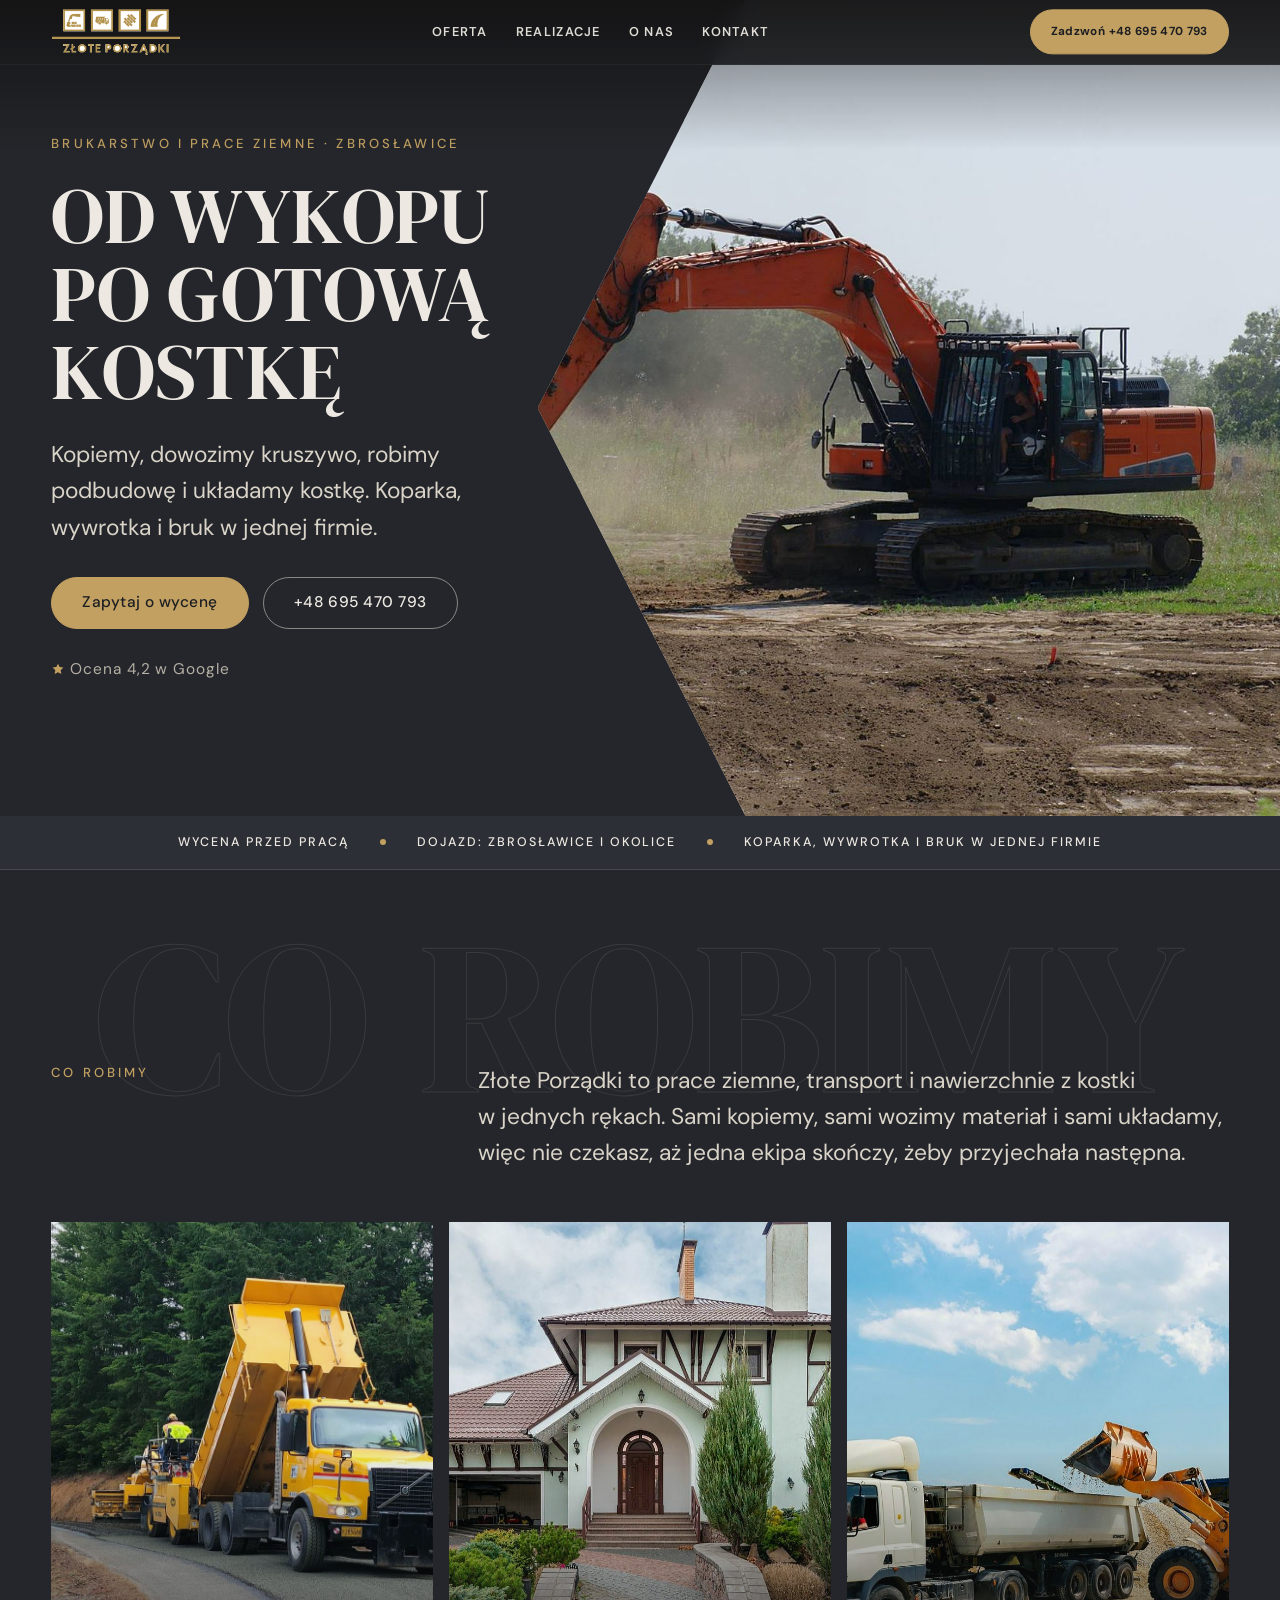
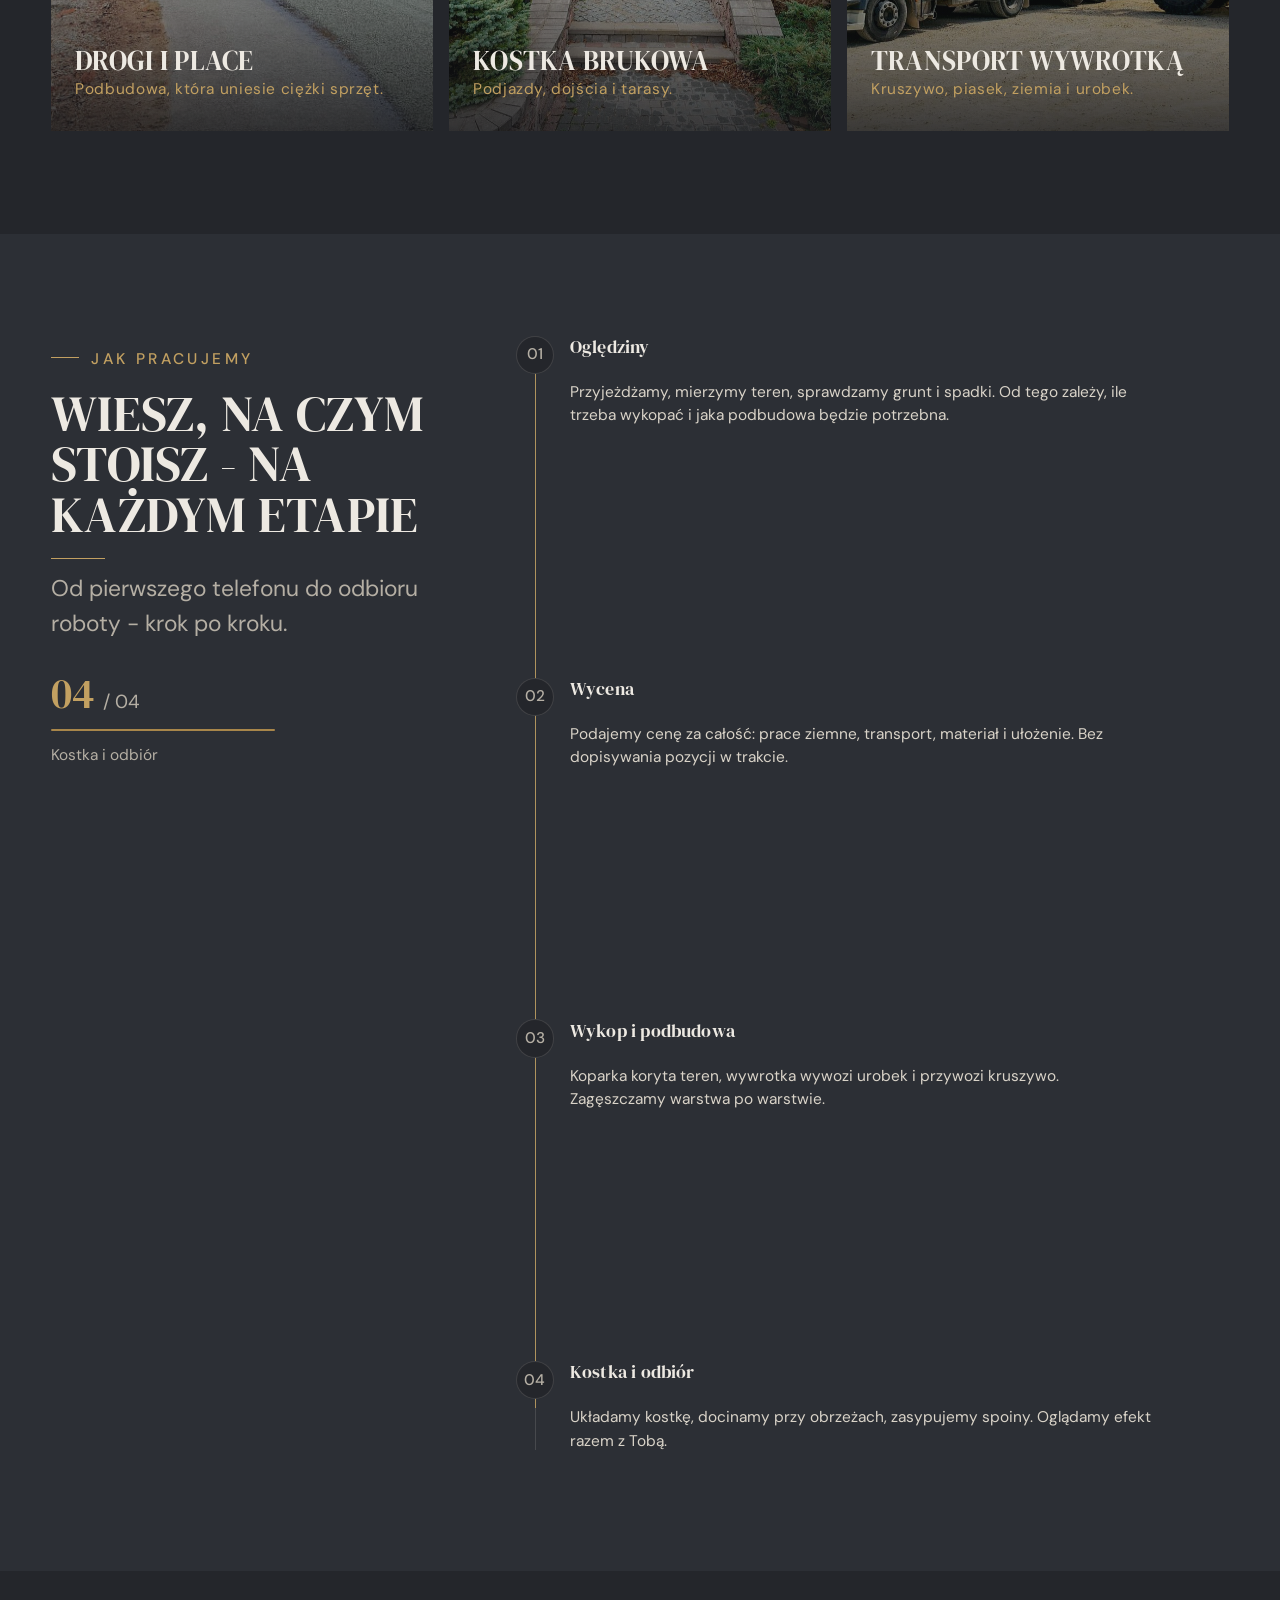
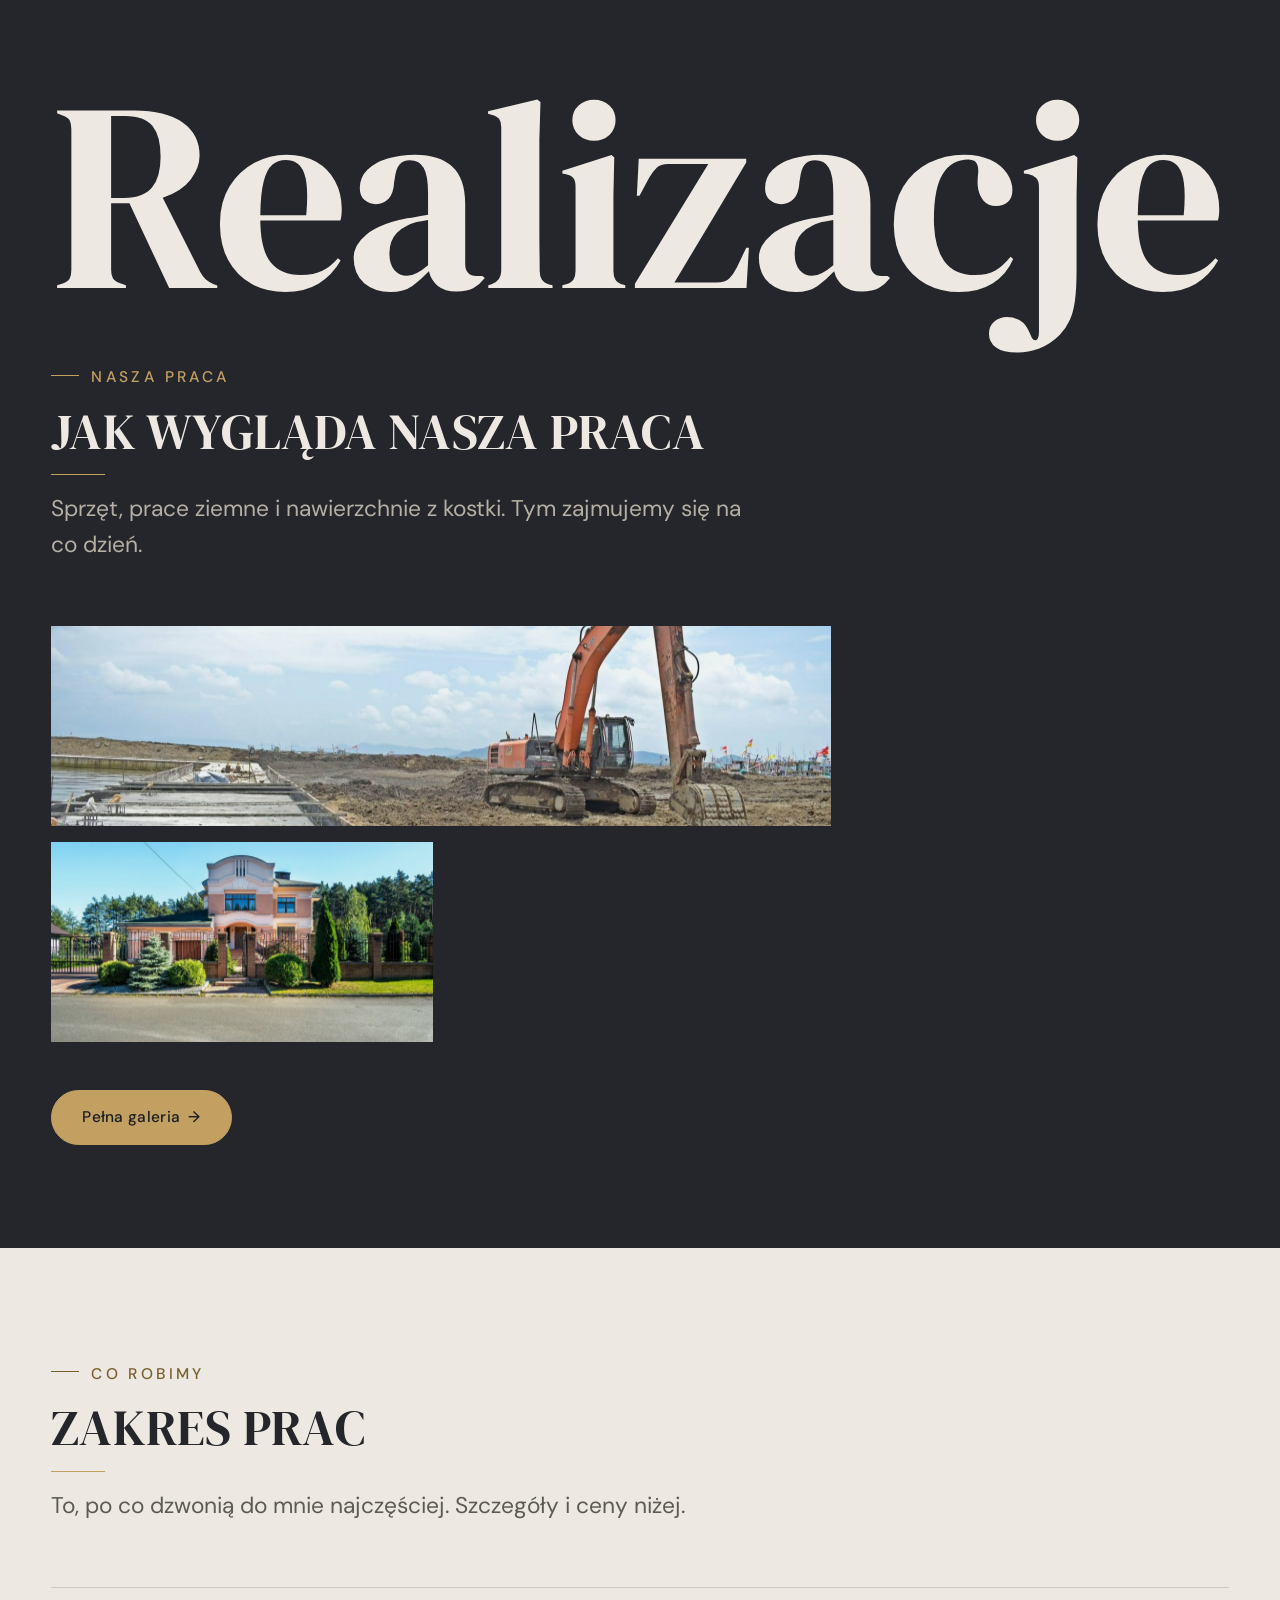
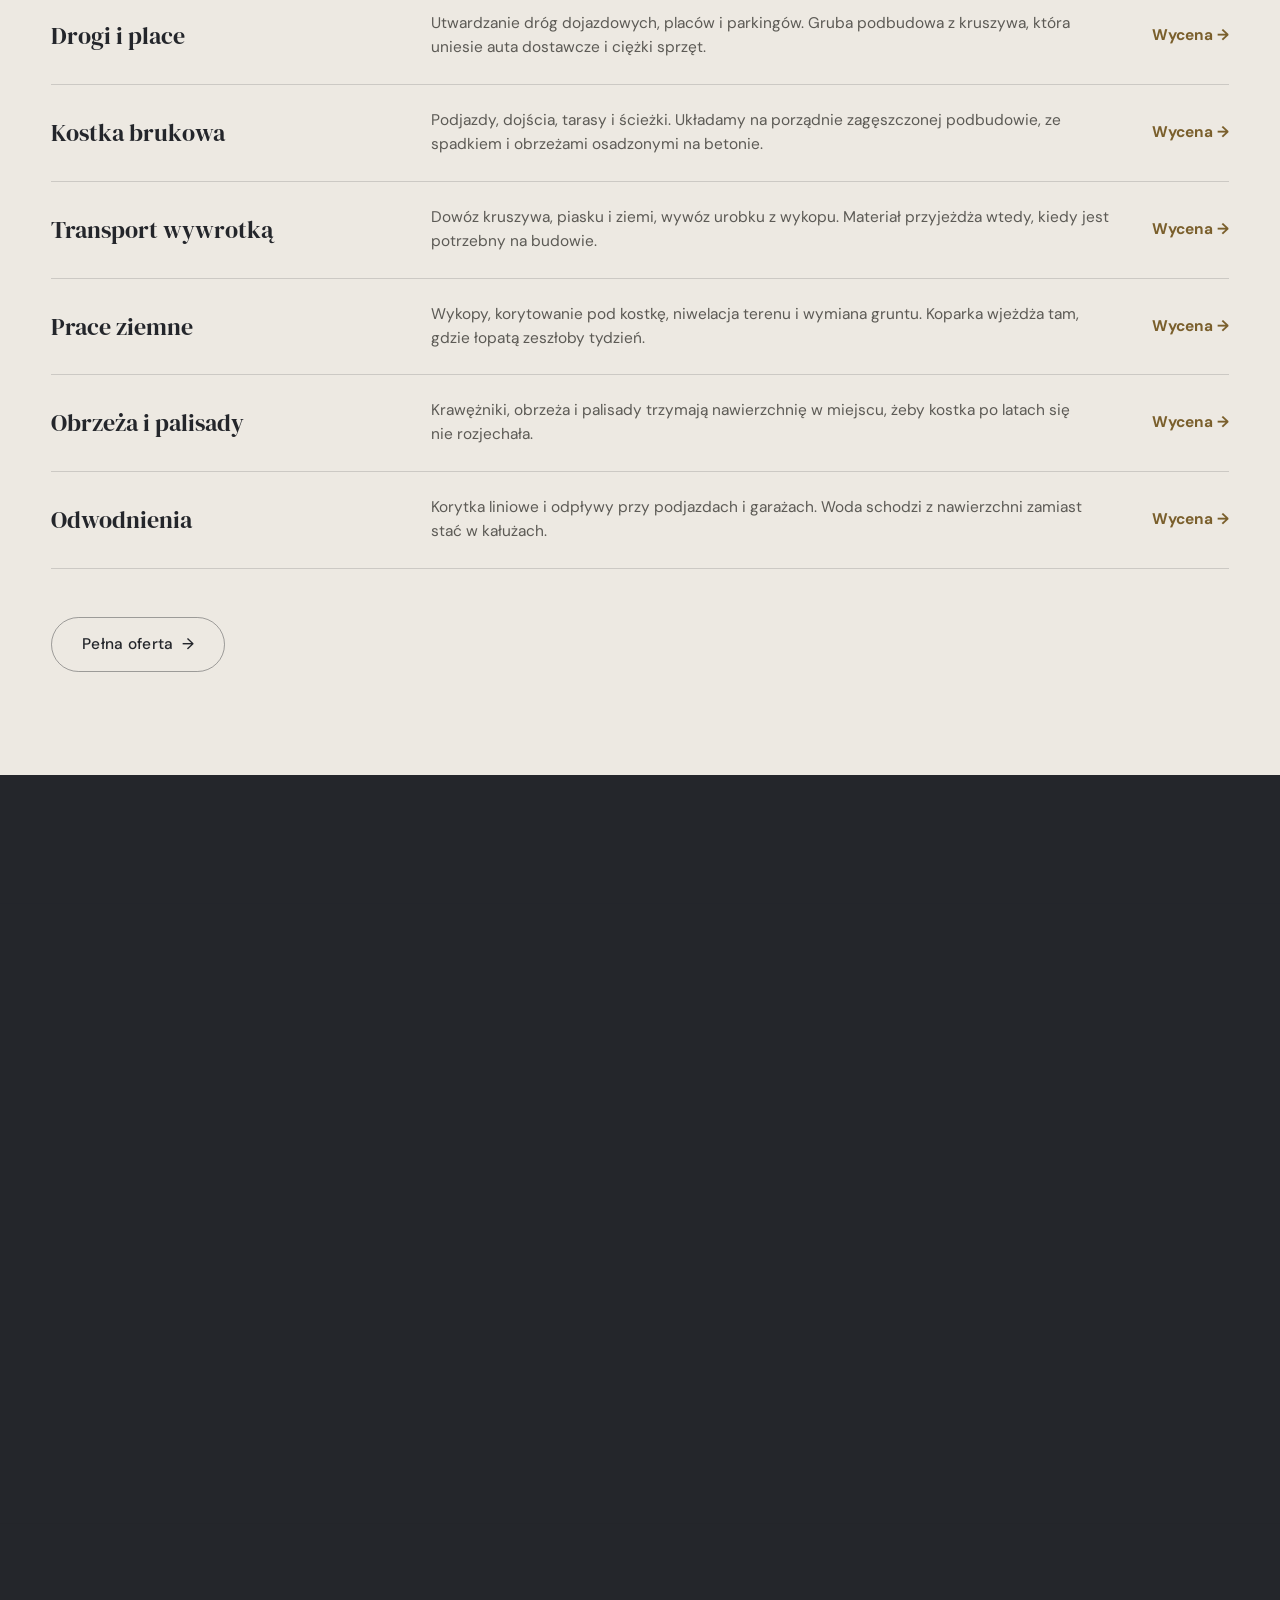
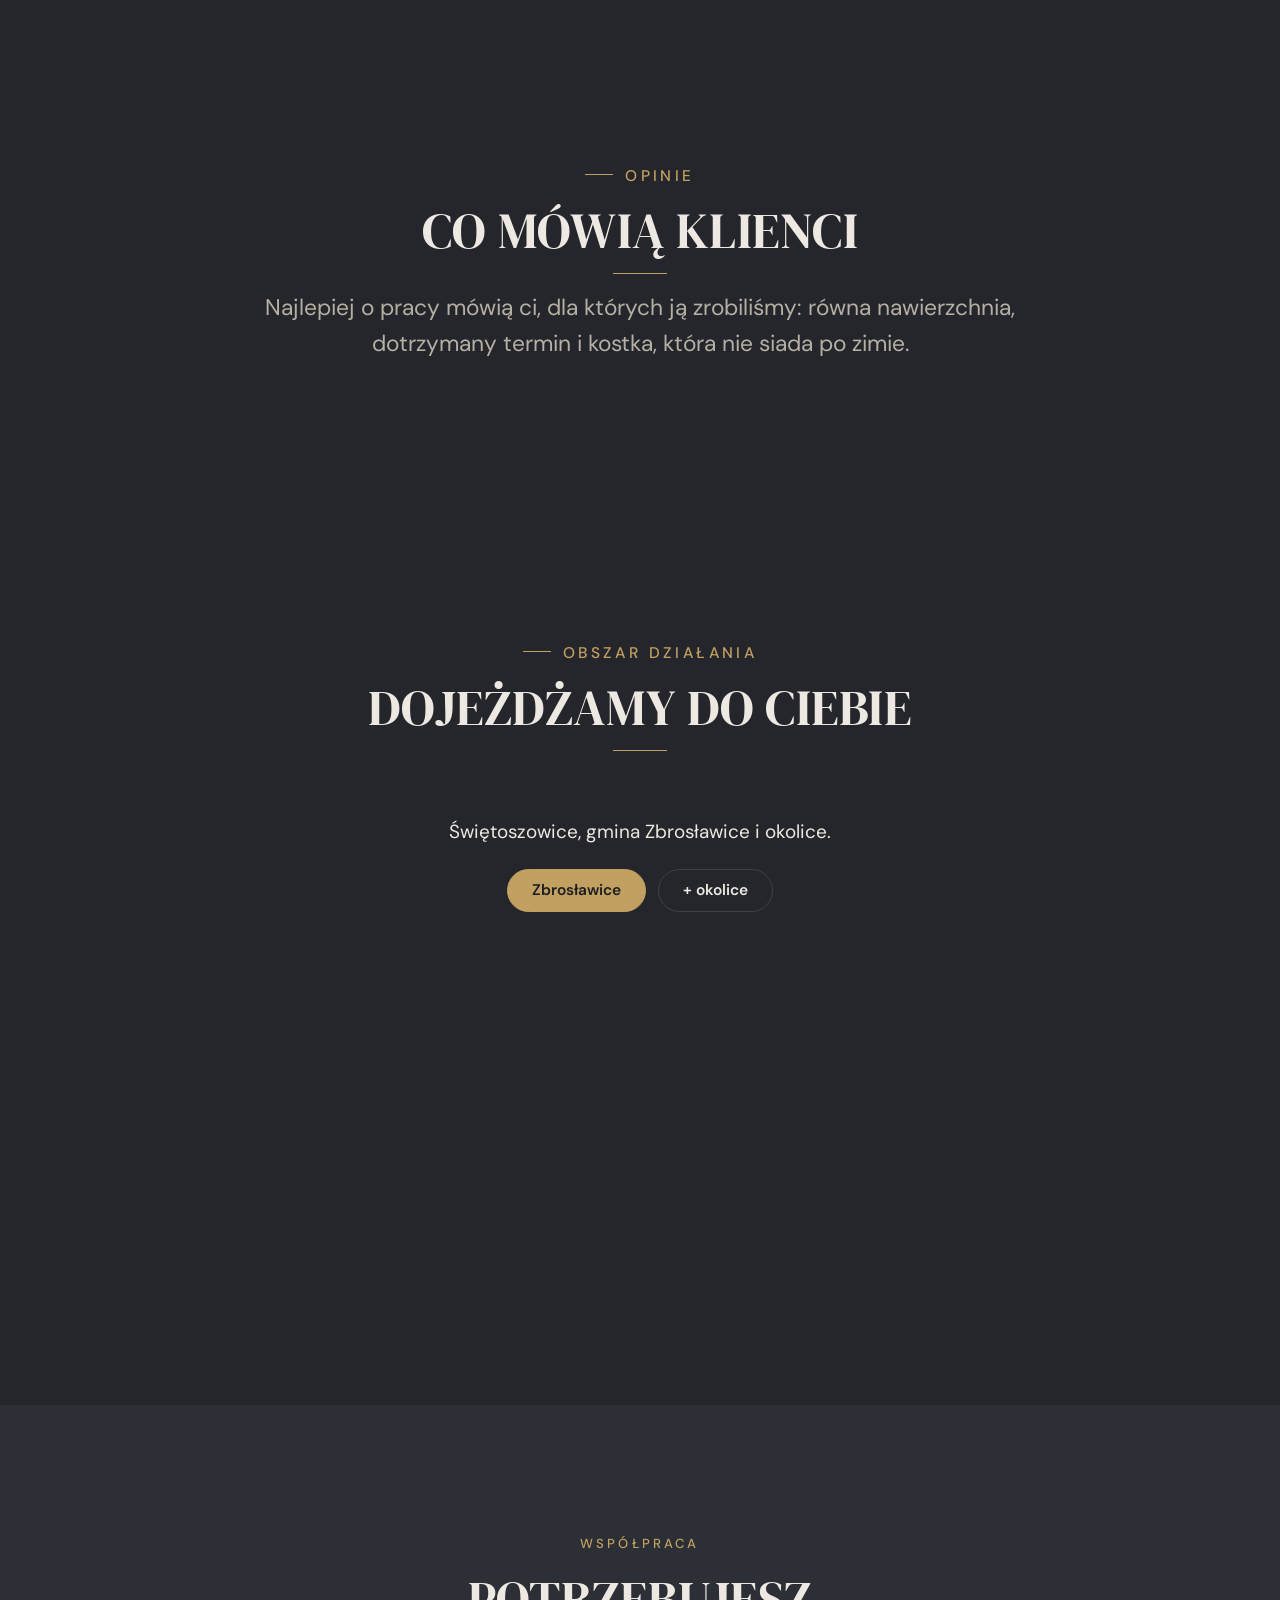
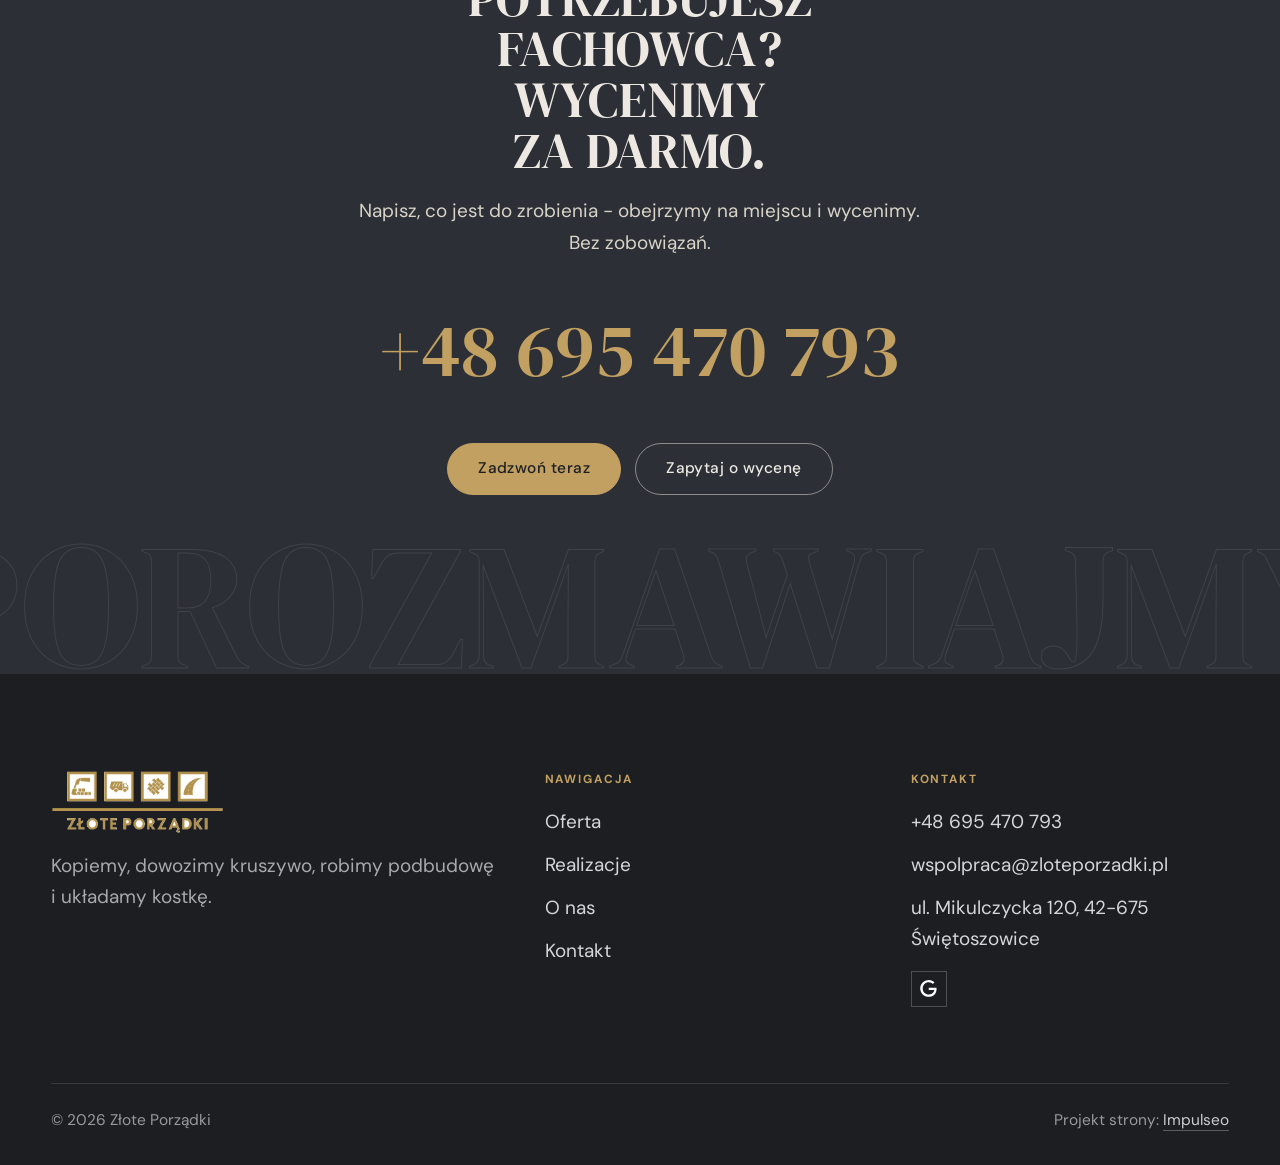
==== commit c63b6c54: "[claude-edit][cmt:052e37c1-5327-447c-a59b-2bf4fd75f01d] Przeróbka wyglądu na styl klindworthroofing." ====
--- a/index.html
+++ b/index.html
@@ -20,8 +20,8 @@
 <script type="application/ld+json">{"@context": "https://schema.org", "@type": "LocalBusiness", "name": "Złote Porządki", "url": "https://kris20032.github.io/zlote-porzadki/", "telephone": "+48695470793", "image": "https://kris20032.github.io/zlote-porzadki/img/og.jpg", "areaServed": "Zbrosławice", "sameAs": ["https://maps.google.com/?cid=10104983332182469353"]}</script>
 <link rel="preconnect" href="https://fonts.googleapis.com">
 <link rel="preconnect" href="https://fonts.gstatic.com" crossorigin>
-<link href="https://fonts.googleapis.com/css2?family=Space+Grotesk:wght@500;600;700&family=DM+Sans:opsz,wght@9..40,400;9..40,500;9..40,600&display=swap" rel="stylesheet">
-<link rel="stylesheet" href="assets/styles.css?v=ef404ae0">
+<link href="https://fonts.googleapis.com/css2?family=DM+Serif+Display&family=DM+Sans:opsz,wght@9..40,400;9..40,500;9..40,600&display=swap" rel="stylesheet">
+<link rel="stylesheet" href="assets/styles.css?v=kw1">
 </head>
 <body>
 
@@ -40,19 +40,18 @@
 </header>
 
 <main>
-<section class="hero-fach">
-  <img class="hf-photo" src="img/hero.jpg" fetchpriority="high" data-rotate="img/g1.jpg|img/g2.jpg" alt="Złote Porządki" width="1880" height="1255">
-  <div class="hf-panel">
-    <div class="hf-inner">
-      <span class="hf-kicker">Brukarstwo i prace ziemne · Zbrosławice</span>
-      <h1 class="hf-title">Od wykopu <em>po gotową kostkę</em></h1>
-      <p class="hf-lead">Kopiemy, dowozimy kruszywo, robimy podbudowę i układamy kostkę.</p>
-      <a class="hf-phone" href="tel:+48695470793"><span class="hf-phone-lab">Zadzwoń teraz</span><span class="hf-phone-num"><svg class="ico-tel" width="16" height="16" viewBox="0 0 24 24" fill="none" aria-hidden="true"><path d="M6.6 10.8a15.5 15.5 0 0 0 6.6 6.6l2.2-2.2a1 1 0 0 1 1-.24 11.4 11.4 0 0 0 3.6.58 1 1 0 0 1 1 1V20a1 1 0 0 1-1 1A17 17 0 0 1 3 4a1 1 0 0 1 1-1h3.5a1 1 0 0 1 1 1c0 1.25.2 2.46.58 3.6a1 1 0 0 1-.25 1l-2.23 2.2Z" fill="currentColor"/></svg> +48 695 470 793</span></a>
-      <div class="hf-actions">
-        <a href="kontakt.html" class="btn btn-accent">Zapytaj o wycenę <span class="arr">→</span></a>
-        <a href="tel:+48695470793" class="btn btn-ghost hf-ghost">Zadzwoń +48 695 470 793</a>
-      </div>
-      <div class="hf-trust"><svg class="ico-star" width="14" height="14" viewBox="0 0 24 24" style="vertical-align:-2px" aria-hidden="true"><path d="M12 2.8l2.85 5.8 6.4.93-4.63 4.5 1.1 6.37L12 17.4l-5.72 3 1.1-6.37-4.63-4.5 6.4-.93L12 2.8Z" fill="currentColor"/></svg> Ocena 4,2 w Google</div>
+<section class="kw-hero">
+  <div class="kw-hero-art"><img class="kw-hero-photo" src="img/hero.jpg" fetchpriority="high" data-rotate="img/g1.jpg|img/g2.jpg" alt="Podjazd z kostki brukowej przed domem" width="1880" height="1255"></div>
+  <div class="wrap kw-hero-inner">
+    <div class="kw-hero-copy">
+      <span class="kw-kicker">Brukarstwo i prace ziemne · Zbrosławice</span>
+      <h1 class="kw-title">Od wykopu po gotową kostkę</h1>
+      <p class="kw-lead">Kopiemy, dowozimy kruszywo, robimy podbudowę i układamy kostkę. Koparka, wywrotka i bruk w&nbsp;jednej firmie.</p>
+      <div class="kw-actions">
+        <a href="kontakt.html" class="kw-pill kw-pill-gold">Zapytaj o wycenę</a>
+        <a href="tel:+48695470793" class="kw-pill">+48 695 470 793</a>
+      </div>
+      <div class="kw-trust"><svg class="ico-star" width="14" height="14" viewBox="0 0 24 24" style="vertical-align:-2px" aria-hidden="true"><path d="M12 2.8l2.85 5.8 6.4.93-4.63 4.5 1.1 6.37L12 17.4l-5.72 3 1.1-6.37-4.63-4.5 6.4-.93L12 2.8Z" fill="currentColor"/></svg> Ocena 4,2 w Google</div>
     </div>
   </div>
 </section>
@@ -61,12 +60,17 @@
     <ul class="fp-row reveal"><li>Wycena przed pracą</li><li>Dojazd: Zbrosławice i okolice</li><li>Koparka, wywrotka i bruk w jednej firmie</li></ul>
   </div>
 </section>
-<section class="gateways-band">
-  <div class="wrap">
-    <div class="gateways">
-      <a href="oferta.html" class="gateway reveal"><img src="img/g3.jpg" alt="Drogi i place" loading="lazy" width="1600" height="1200" decoding="async"><span class="g-ttl">Drogi i place</span></a>
-      <a href="oferta.html" class="gateway reveal"><img src="img/g4.jpg" alt="Kostka brukowa" loading="lazy" width="1600" height="1068" decoding="async"><span class="g-ttl">Kostka brukowa</span></a>
-      <a href="oferta.html" class="gateway reveal"><img src="img/g5.jpg" alt="Transport wywrotką" loading="lazy" width="1600" height="1066" decoding="async"><span class="g-ttl">Transport wywrotką</span></a>
+<section class="kw-wwd">
+  <div class="kw-giant" aria-hidden="true">Co robimy</div>
+  <div class="wrap">
+    <div class="kw-wwd-head reveal">
+      <span class="kw-kicker">Co robimy</span>
+      <p class="kw-intro">Złote Porządki to prace ziemne, transport i nawierzchnie z&nbsp;kostki w&nbsp;jednych rękach. Sami kopiemy, sami wozimy materiał i&nbsp;sami układamy, więc nie czekasz, aż jedna ekipa skończy, żeby przyjechała następna.</p>
+    </div>
+    <div class="gateways kw-cards">
+      <a href="oferta.html" class="gateway reveal"><img src="img/g3.jpg" alt="Drogi i place" width="1600" height="1200" decoding="async"><span class="g-ttl">Drogi i place<small>Podbudowa, która uniesie ciężki sprzęt.</small></span></a>
+      <a href="oferta.html" class="gateway reveal"><img src="img/g4.jpg" alt="Kostka brukowa" width="1600" height="1068" decoding="async"><span class="g-ttl">Kostka brukowa<small>Podjazdy, dojścia i tarasy.</small></span></a>
+      <a href="oferta.html" class="gateway reveal"><img src="img/g5.jpg" alt="Transport wywrotką" width="1600" height="1066" decoding="async"><span class="g-ttl">Transport wywrotką<small>Kruszywo, piasek, ziemia i urobek.</small></span></a>
     </div>
   </div>
 </section>
@@ -90,10 +94,11 @@
     </ol>
   </div>
 </section>
-<section>
-  <div class="wrap">
+<section class="kw-work">
+  <div class="wrap">
+    <h2 class="kw-huge reveal" aria-label="Realizacje">Realizacje</h2>
     <div class="head reveal">
-      <span class="eyebrow">Realizacje</span>
+      <span class="eyebrow">Nasza praca</span>
       <h2>Jak wygląda nasza praca</h2>
       <p>Sprzęt, prace ziemne i nawierzchnie z kostki. Tym zajmujemy się na co dzień.</p>
     </div>
@@ -107,7 +112,7 @@
     <div style="margin-top:var(--space-7)" class="reveal"><a href="realizacje.html" class="btn btn-accent">Pełna galeria <span class="arr">→</span></a></div>
   </div>
 </section>
-<section class="fach-uslugi">
+<section class="fach-uslugi kw-beige">
   <div class="wrap">
     <div class="head reveal">
       <span class="eyebrow">Co robimy</span>
@@ -150,16 +155,16 @@
     </div>
   </div>
 </section>
-<section class="cta">
-  <div class="wrap">
-    <div class="reveal">
-      <span class="eyebrow">Współpraca</span>
-      <h2>Potrzebujesz fachowca? Wycenimy za darmo.</h2>
-      <p>Napisz, co jest do zrobienia - obejrzymy na miejscu i wycenimy. Bez zobowiązań.</p>
-    </div>
-    <div class="cta-actions reveal">
-      <a href="kontakt.html" class="btn btn-light">Zapytaj o wycenę <span class="arr">→</span></a>
-      <a href="tel:+48695470793" class="btn btn-ghost btn-ghost-cta">+48 695 470 793</a>
+<section class="kw-talk">
+  <div class="kw-giant kw-giant-low" aria-hidden="true">Porozmawiajmy</div>
+  <div class="wrap kw-talk-inner reveal">
+    <span class="kw-kicker">Współpraca</span>
+    <h2>Potrzebujesz fachowca? Wycenimy za darmo.</h2>
+    <p>Napisz, co jest do zrobienia - obejrzymy na miejscu i wycenimy. Bez zobowiązań.</p>
+    <a class="kw-bigtel" href="tel:+48695470793">+48 695 470 793</a>
+    <div class="kw-actions kw-actions-c">
+      <a href="tel:+48695470793" class="kw-pill kw-pill-gold">Zadzwoń teraz</a>
+      <a href="kontakt.html" class="kw-pill">Zapytaj o wycenę</a>
     </div>
   </div>
 </section>
@@ -169,7 +174,7 @@
   <div class="wrap">
     <div class="foot-grid">
       <div class="foot-brand">
-        <div class="name">Złote Porządki</div>
+        <img class="foot-logo" src="img/logo.png" alt="Złote Porządki" width="477" height="177" loading="lazy" decoding="async">
         <p>Kopiemy, dowozimy kruszywo, robimy podbudowę i układamy kostkę.</p>
       </div>
       <div class="foot-col">
--- a/assets/styles.css
+++ b/assets/styles.css
@@ -1847,3 +1847,171 @@
 
 /* === szary tekst dociągnięty do czytelności (WCAG 4.5 na wszystkich tłach) === */
 :root{--muted:#6A665F;}
+
+/* ============================================================
+   SKÓRKA „KLINDWORTH" (19.10.2026, prośba Szymona: strona jak klindworthroofing.com)
+   Grafit + beż + złoto z logo, szeryfowe wersaliki, przyciski-pigułki z obrysem,
+   zdjęcie w hero i nagłówkach podstron przycięte w grot, wielkie napisy-tła.
+   Ten blok jest OSTATNI i wygrywa ze wszystkimi wcześniejszymi :root.
+   ============================================================ */
+:root{
+  --kw-char:#24262B; --kw-char-2:#2C2F35; --kw-char-3:#34373E;
+  --kw-beige:#EDE9E2; --kw-beige-2:#E3DDD2;
+  --kw-gold:#C2A061; --kw-gold-d:#A8864A;
+  --paper:#24262B; --paper-2:#2C2F35; --paper-3:#34373E;
+  --ink:#EDE9E2; --ink-soft:#D9D3C8; --muted:#B5AFA4;
+  --line:rgba(237,233,226,.14); --dark:#1C1E22;
+  --accent:#C2A061; --accent-d:#A8864A; --accent-soft:rgba(194,160,97,.14); --accent-text:#C2A061;
+  --font-display:'DM Serif Display',Georgia,serif;
+  --font-body:'DM Sans','Inter',sans-serif;
+  --r-sm:0; --r-md:0; --r-lg:0;
+}
+body{background:var(--kw-char);color:var(--ink)}
+h1,h2,h3{font-family:var(--font-display);font-weight:400;letter-spacing:.005em;color:var(--kw-beige)}
+h1,h2{text-transform:uppercase;line-height:1.02}
+h3{letter-spacing:.01em}
+.eyebrow{color:var(--kw-gold);font-weight:500;letter-spacing:.22em}
+.eyebrow::before{background:var(--kw-gold)}
+.muted,.head p{color:var(--muted)}
+
+/* przyciski: pigułki z obrysem jak we wzorcu */
+.btn{border-radius:999px;padding:14px 30px;font-weight:500;letter-spacing:.02em}
+.btn-accent,.nav .nav-links a.btn-accent{background:var(--kw-gold);border-color:var(--kw-gold);color:#1C1E22;box-shadow:none}
+.btn-accent:hover{background:transparent;color:var(--kw-gold);box-shadow:none}
+.btn-ghost{border-color:rgba(237,233,226,.45);color:var(--kw-beige)}
+.btn-ghost:hover{border-color:var(--kw-gold);color:var(--kw-gold)}
+.btn-light{background:var(--kw-beige);color:#1C1E22}
+.kw-pill{display:inline-flex;align-items:center;justify-content:center;min-height:50px;padding:12px 30px;border-radius:999px;
+  border:1px solid rgba(237,233,226,.5);color:var(--kw-beige);font-weight:500;font-size:var(--text-sm);letter-spacing:.03em;
+  transition:background .3s var(--ease),color .3s var(--ease),border-color .3s var(--ease);white-space:nowrap}
+.kw-pill:hover{border-color:var(--kw-gold);color:var(--kw-gold)}
+.kw-pill-gold{background:var(--kw-gold);border-color:var(--kw-gold);color:#1C1E22}
+.kw-pill-gold:hover{background:transparent;color:var(--kw-gold)}
+.kw-actions{display:flex;flex-wrap:wrap;gap:14px;margin-top:2rem}
+.kw-actions-c{justify-content:center}
+
+/* nawigacja: ciemna, cienka, wersaliki */
+.nav,.nav.nav-solid,.nav.is-stuck{background:rgba(36,38,43,.92);border-bottom:1px solid rgba(237,233,226,.08);backdrop-filter:blur(10px)}
+.nav-inner{height:84px}
+.brand-logo{height:48px;width:auto}
+.nav-links a{color:var(--kw-beige);text-transform:uppercase;letter-spacing:.14em;font-size:.8rem}
+.nav-links a:hover,.nav-links a.active{color:var(--kw-gold)}
+.nav-links a::after{background:var(--kw-gold)}
+.nav-links a.btn{text-transform:none;letter-spacing:.03em;font-size:var(--text-sm)}
+.nav-toggle span{background:var(--kw-beige)}
+@media(max-width:920px){.nav-links{background:var(--kw-char)}}
+
+/* HERO: tekst po lewej, zdjęcie w grocie po prawej */
+.kw-hero{position:relative;overflow:hidden;background:var(--kw-char);padding:0;min-height:calc(100svh - 84px);display:flex;align-items:center}
+.kw-hero-art{position:absolute;top:0;right:0;bottom:0;width:58%;
+  clip-path:polygon(28% 0,100% 0,100% 100%,28% 100%,0 50%);}
+.kw-hero-art img{width:100%;height:100%;object-fit:cover;object-position:60% 60%}
+.kw-hero-art .mt-hero-layer{position:absolute;inset:0}
+.kw-hero-inner{position:relative;z-index:2;padding-block:clamp(56px,8vw,120px)}
+.kw-hero-copy{max-width:min(36rem,46%)}
+.kw-kicker{display:block;font-size:.82rem;font-weight:500;letter-spacing:.24em;text-transform:uppercase;color:var(--kw-gold);margin-bottom:1.4rem}
+.kw-title{font-size:clamp(2.8rem,1.6rem + 4.2vw,5.4rem);line-height:.98;color:var(--kw-beige);margin:0}
+.kw-lead{margin-top:1.6rem;color:var(--ink-soft);font-size:var(--text-lg);line-height:1.6;max-width:34ch}
+.kw-trust{margin-top:1.8rem;color:var(--muted);font-size:var(--text-sm);letter-spacing:.06em}
+.kw-trust .ico-star{color:var(--kw-gold)}
+@media(max-width:900px){
+  .kw-hero{flex-direction:column;align-items:stretch;min-height:0}
+  .kw-hero-art{position:relative;width:100%;height:46vh;clip-path:polygon(0 0,100% 0,100% 82%,50% 100%,0 82%)}
+  .kw-hero-copy{max-width:none}
+  .kw-hero-inner{padding-block:40px 64px}
+}
+
+/* pasek obietnic */
+.fach-promise{background:var(--kw-char-2);border-color:var(--line)}
+.fp-row li{color:var(--kw-beige);font-family:var(--font-body);font-weight:500;letter-spacing:.16em;font-size:.78rem}
+.fp-row li:not(:last-child)::after{background:var(--kw-gold)}
+
+/* wielkie napisy-tła */
+.kw-wwd,.kw-talk,.kw-work{position:relative;overflow:hidden}
+.kw-giant{position:absolute;left:50%;top:clamp(10px,3vw,40px);transform:translateX(-50%);white-space:nowrap;pointer-events:none;
+  font-family:var(--font-display);text-transform:uppercase;line-height:1;font-size:min(17vw,260px);
+  color:transparent;-webkit-text-stroke:1px rgba(237,233,226,.10);user-select:none}
+.kw-giant-low{top:auto;bottom:-.12em;font-size:min(14vw,220px)}
+.kw-wwd .wrap,.kw-talk .wrap{position:relative;z-index:1}
+.kw-wwd{padding-top:clamp(120px,15vw,240px)}
+.kw-wwd-head{display:grid;grid-template-columns:1fr 2fr;gap:clamp(20px,4vw,60px);align-items:start;margin-bottom:clamp(32px,4vw,56px)}
+.kw-intro{font-size:var(--text-lg);line-height:1.6;color:var(--ink-soft);max-width:none}
+@media(max-width:760px){.kw-wwd-head{grid-template-columns:1fr}}
+.kw-cards .gateway{aspect-ratio:3/4}
+.gateway::after{background:linear-gradient(180deg,transparent 45%,rgba(20,21,24,.82))}
+.gateway .g-ttl{font-family:var(--font-display);text-transform:uppercase;font-size:1.7rem;letter-spacing:.01em;color:var(--kw-beige)}
+.gateway .g-ttl small{font-family:var(--font-body);text-transform:none;color:var(--kw-gold);opacity:1;letter-spacing:.04em}
+
+.kw-huge{font-size:min(21vw,300px);line-height:.9;text-transform:none;color:var(--kw-beige);margin:0 0 clamp(24px,3vw,48px);letter-spacing:-.01em}
+.kw-work .head h2{font-size:var(--text-h2)}
+
+/* sekcja beżowa (jak „Services" we wzorcu) */
+.kw-beige{background:var(--kw-beige);--ink:#24262B;--ink-soft:#3A3C42;--muted:#5C5A55;--line:rgba(36,38,43,.16);color:#24262B}
+.kw-beige h2,.kw-beige h3,.kw-beige .fu-name{color:#24262B}
+.kw-beige .eyebrow{color:#7A5F2C}
+.kw-beige .eyebrow::before{background:#7A5F2C}
+.kw-beige .fu-cta{color:#7A5F2C}
+.kw-beige .btn-ghost{color:#24262B;border-color:rgba(36,38,43,.4)}
+.kw-beige .btn-ghost:hover{color:#7A5F2C;border-color:#7A5F2C}
+.fu-name{font-family:var(--font-display);font-size:1.5rem;font-weight:400}
+
+/* proces / opinie / obszar na grafitowym */
+.proces-line li::after{box-shadow:0 0 0 4px var(--paper)}
+.proces-line .pno,.proces-os .pc-cur{color:var(--kw-gold);font-family:var(--font-display);font-weight:400}
+.obszar-list li{border-color:var(--line);color:var(--kw-beige)}
+.obszar-list li.is-home{background:var(--kw-gold);border-color:var(--kw-gold);color:#1C1E22}
+.obszar-mapa iframe{filter:grayscale(1) invert(.9) contrast(.9)}
+
+/* galeria / usługi na podstronach */
+.tile,.svc-row-art{box-shadow:none}
+.svc-row .num{color:var(--kw-gold)}
+.svc-row h3{font-size:2rem;text-transform:uppercase}
+.svc-row-art{clip-path:polygon(0 0,88% 0,100% 50%,88% 100%,0 100%)}
+.svc-row.rev .svc-row-art{clip-path:polygon(12% 0,100% 0,100% 100%,12% 100%,0 50%)}
+@media(max-width:900px){.svc-row-art,.svc-row.rev .svc-row-art{clip-path:none}}
+
+/* nagłówki podstron: ciemno, tekst po lewej, zdjęcie w grocie po prawej */
+.pagehead{background:var(--kw-char);min-height:56vh;min-height:56svh;align-items:center;border-bottom:1px solid var(--line)}
+.pagehead img{left:auto;width:52%;clip-path:polygon(30% 0,100% 0,100% 100%,30% 100%,0 50%)}
+.pagehead::after{display:none}
+.pagehead .wrap{padding-block:clamp(56px,7vw,110px)}
+@media(min-width:901px){.pagehead .wrap>*{max-width:min(34rem,46%)}}
+.pagehead h1{color:var(--kw-beige);text-shadow:none;font-size:clamp(2.6rem,1.6rem + 3.4vw,4.6rem)}
+.pagehead .eyebrow{color:var(--kw-gold)}
+.pagehead .eyebrow::before{background:var(--kw-gold)}
+.pagehead p{color:var(--ink-soft);text-shadow:none}
+@media(max-width:900px){
+  .pagehead{flex-direction:column;align-items:stretch;min-height:0}
+  .pagehead img{position:relative;width:100%;height:38vh;clip-path:polygon(0 0,100% 0,100% 82%,50% 100%,0 82%)}
+  .pagehead .wrap>*{max-width:none}
+}
+
+/* CTA „Porozmawiajmy" */
+.kw-talk{background:var(--kw-char-2);text-align:center;padding-block:clamp(80px,10vw,150px) clamp(120px,14vw,220px)}
+.kw-talk-inner h2{max-width:20ch;margin:0 auto;font-size:var(--text-h2)}
+.kw-talk-inner p{color:var(--ink-soft);margin:1.2rem auto 0;max-width:46ch}
+.kw-talk .kw-kicker{margin-bottom:1.2rem}
+.kw-bigtel{display:inline-block;margin-top:2rem;font-family:var(--font-display);font-size:clamp(2.4rem,1.4rem + 4vw,4.6rem);color:var(--kw-gold);letter-spacing:.01em}
+.kw-bigtel:hover{color:var(--kw-beige)}
+.cta{background:var(--kw-char-2)}
+.cta .eyebrow{color:var(--kw-gold)}
+
+/* formularz i kontakt */
+.form{background:var(--kw-char-2);border-color:var(--line);box-shadow:none}
+.form input,.form textarea{background:var(--kw-char);color:var(--kw-beige);border-color:var(--line)}
+.form input:focus,.form textarea:focus{background:var(--kw-char);border-color:var(--kw-gold)}
+.info-row .ic{background:var(--accent-soft);color:var(--kw-gold)}
+
+/* stopka */
+footer{background:#1C1E22}
+.foot-logo{height:64px;width:auto}
+.foot-col h4{color:var(--kw-gold);font-family:var(--font-body)}
+.sticky-call{background:#1C1E22}
+.sticky-call .sc-call{background:var(--kw-gold);color:#1C1E22}
+.sticky-call .sc-quote{background:var(--kw-char-2);color:var(--kw-beige)}
+@media(min-width:901px){.kw-hero-copy{max-width:min(34rem,42%)}.kw-lead{max-width:30ch}}
+@media(max-width:900px){.kw-kicker{letter-spacing:.16em;font-size:.74rem}.kw-title{font-size:clamp(2.3rem,9.5vw,3.4rem)}.kw-giant{font-size:20vw}.kw-huge{font-size:17vw}.kw-actions .kw-pill{flex:1 1 auto}}
+.nav .nav-links a.btn.btn-accent{background:var(--kw-gold);border:1px solid var(--kw-gold);color:#1C1E22;border-radius:999px;text-transform:none;letter-spacing:.03em}
+.nav .nav-links a.btn.btn-accent:hover{background:transparent;color:var(--kw-gold)}
+@media(max-width:900px){.kw-hero-art{height:30vh;height:30svh}.kw-hero-inner{padding-block:28px 56px}.kw-kicker{margin-bottom:1rem}}
+.stopklatka{background:var(--kw-char)}
